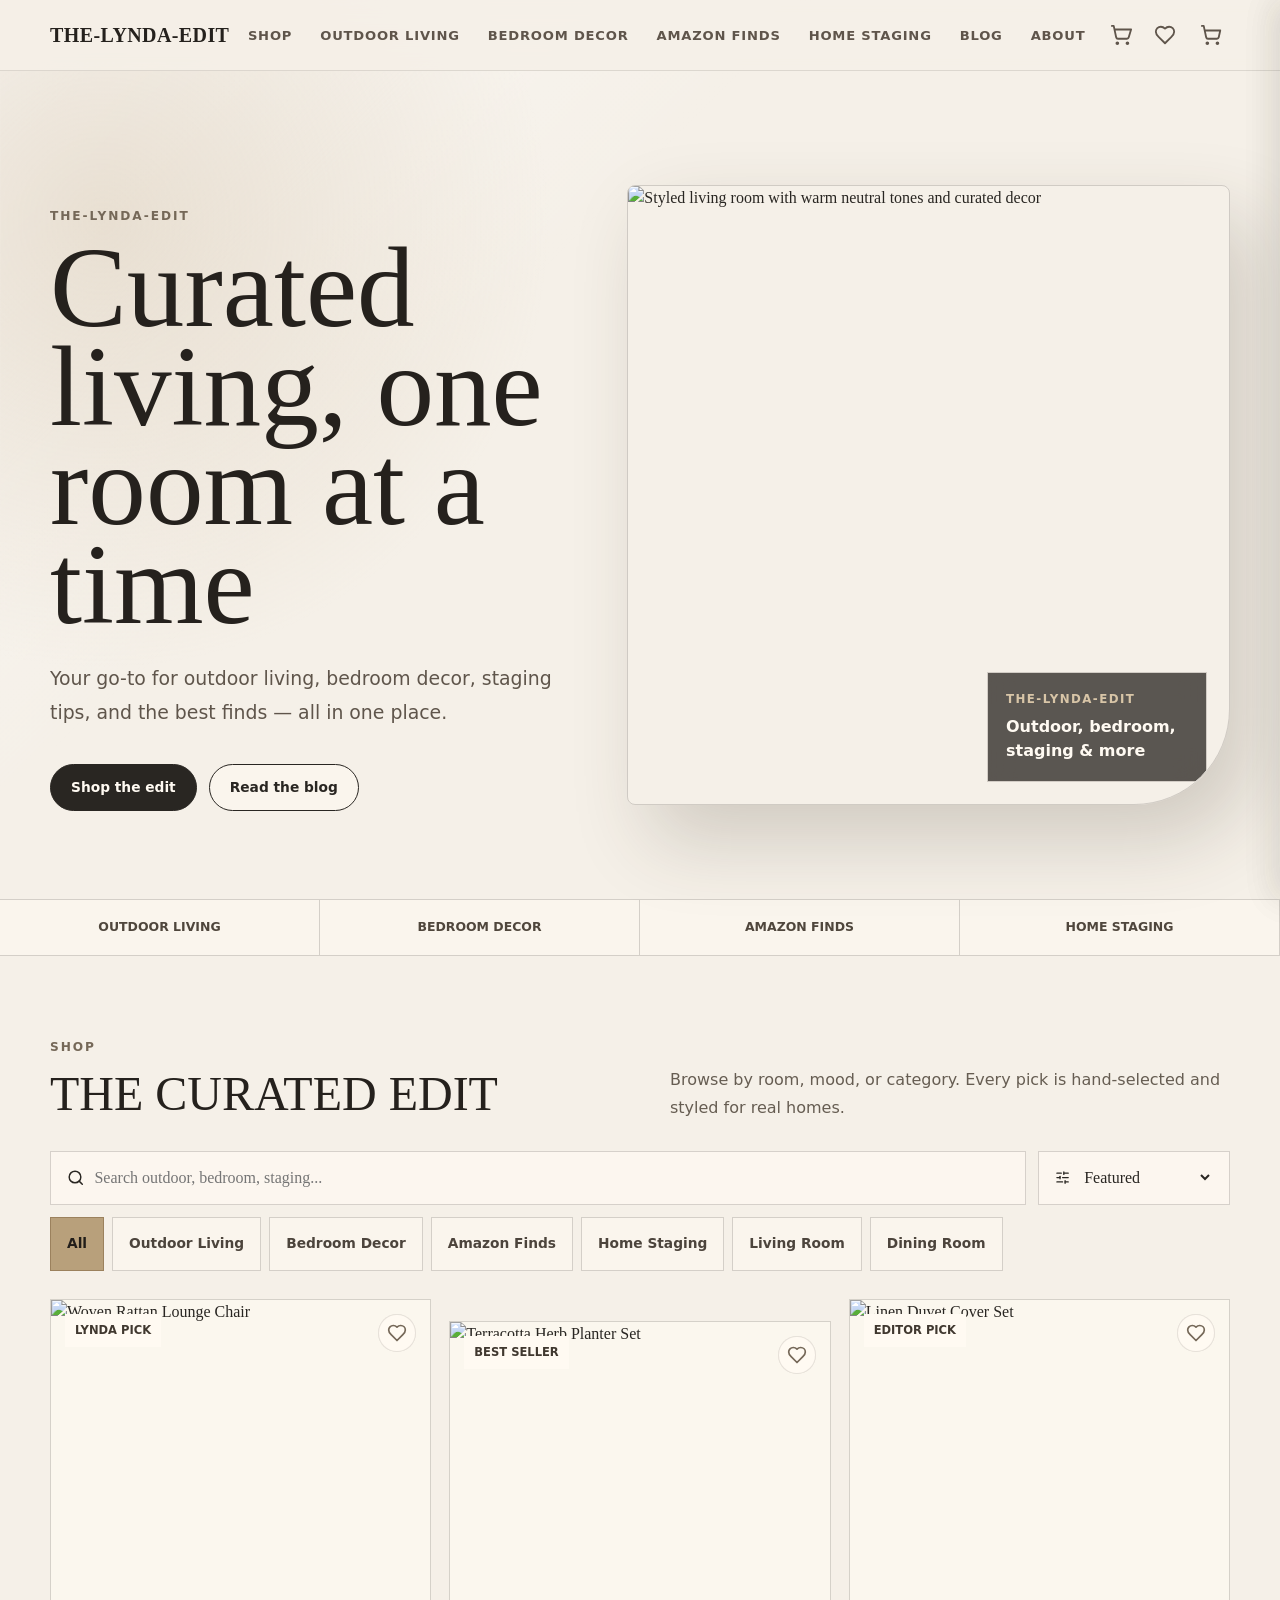
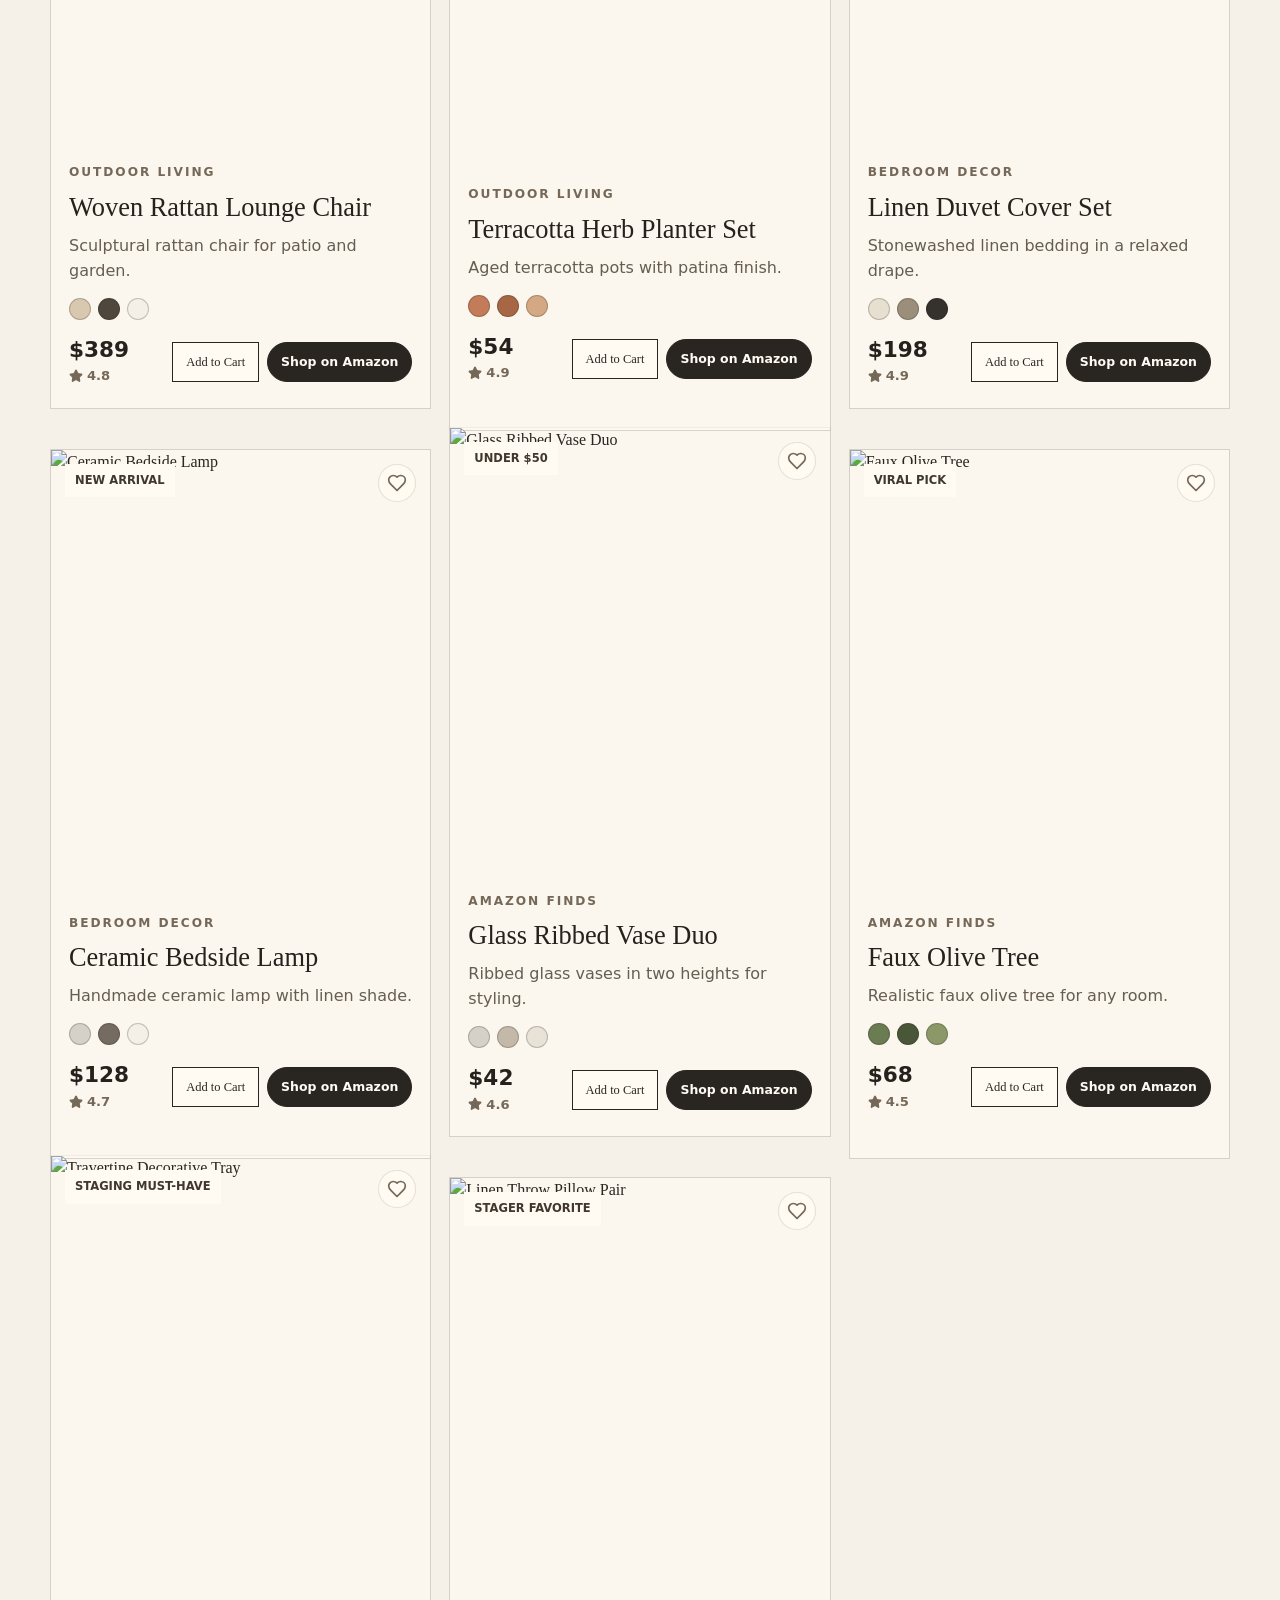
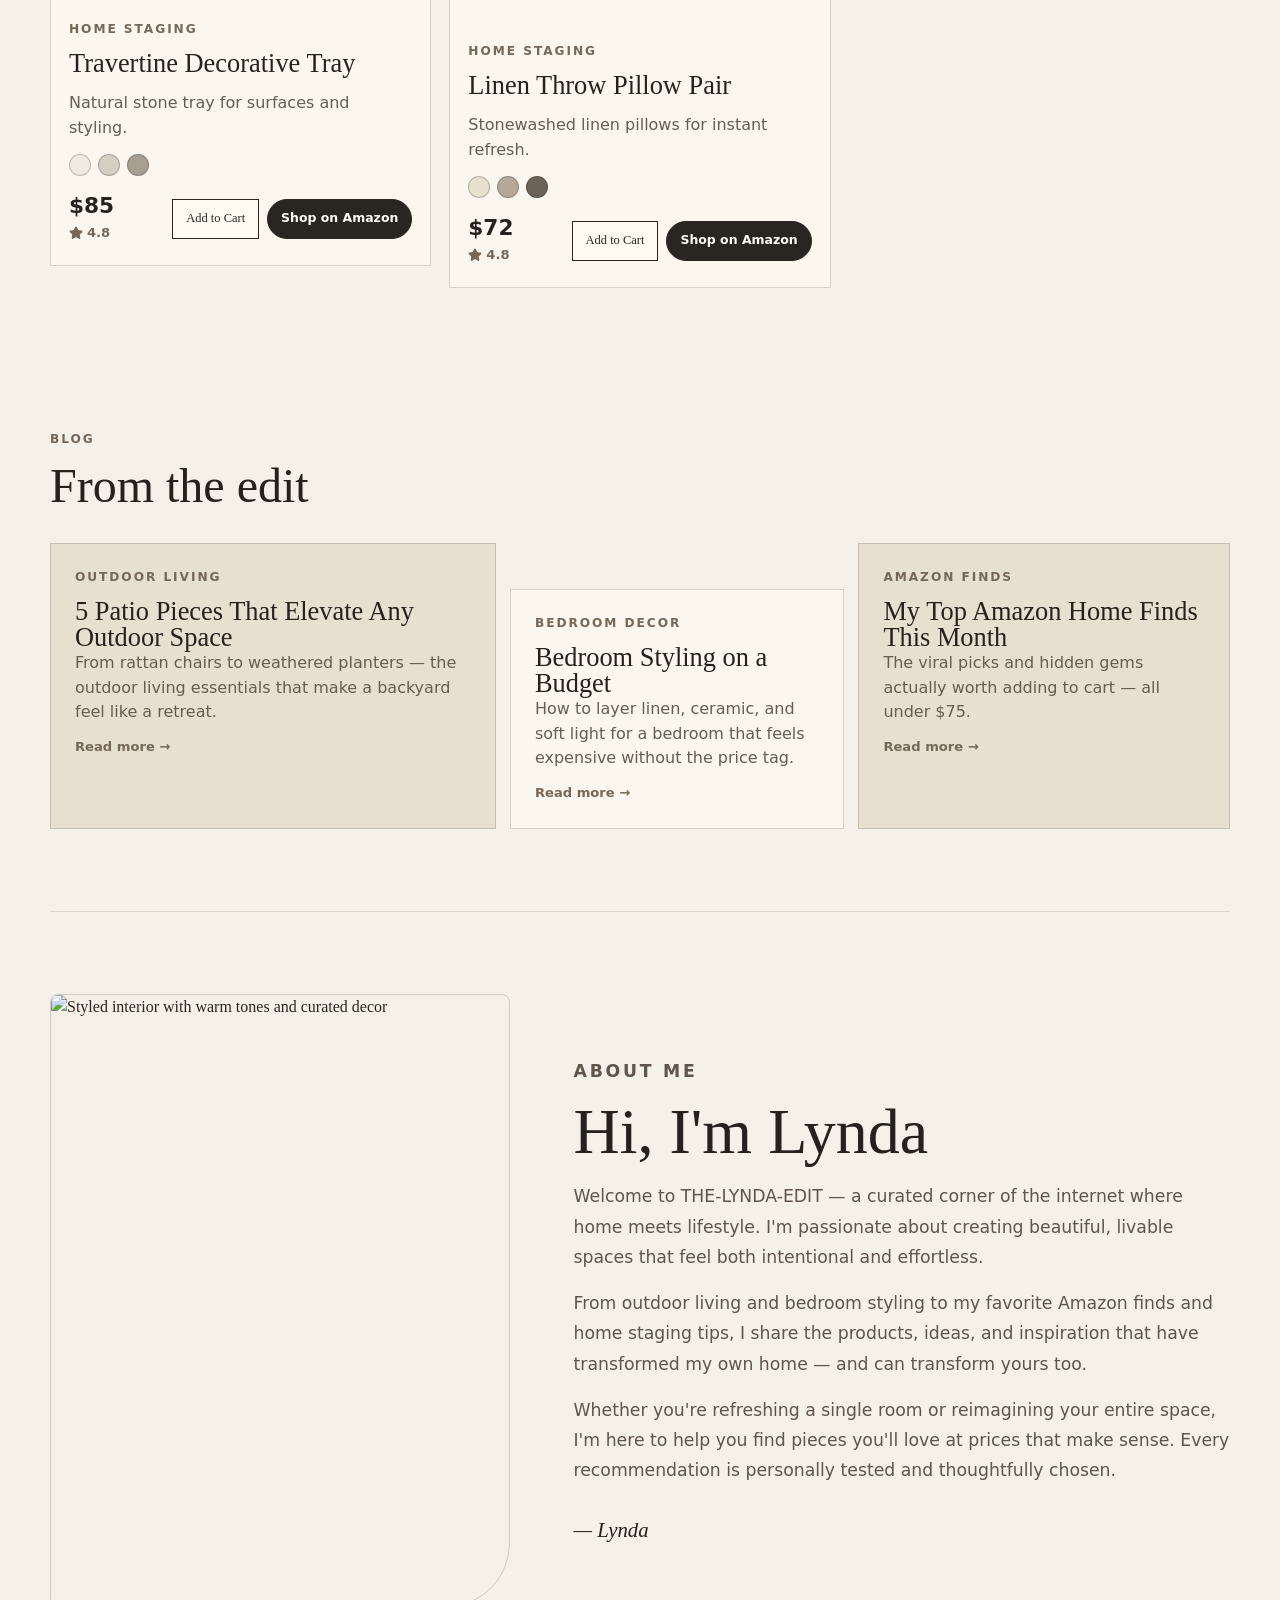
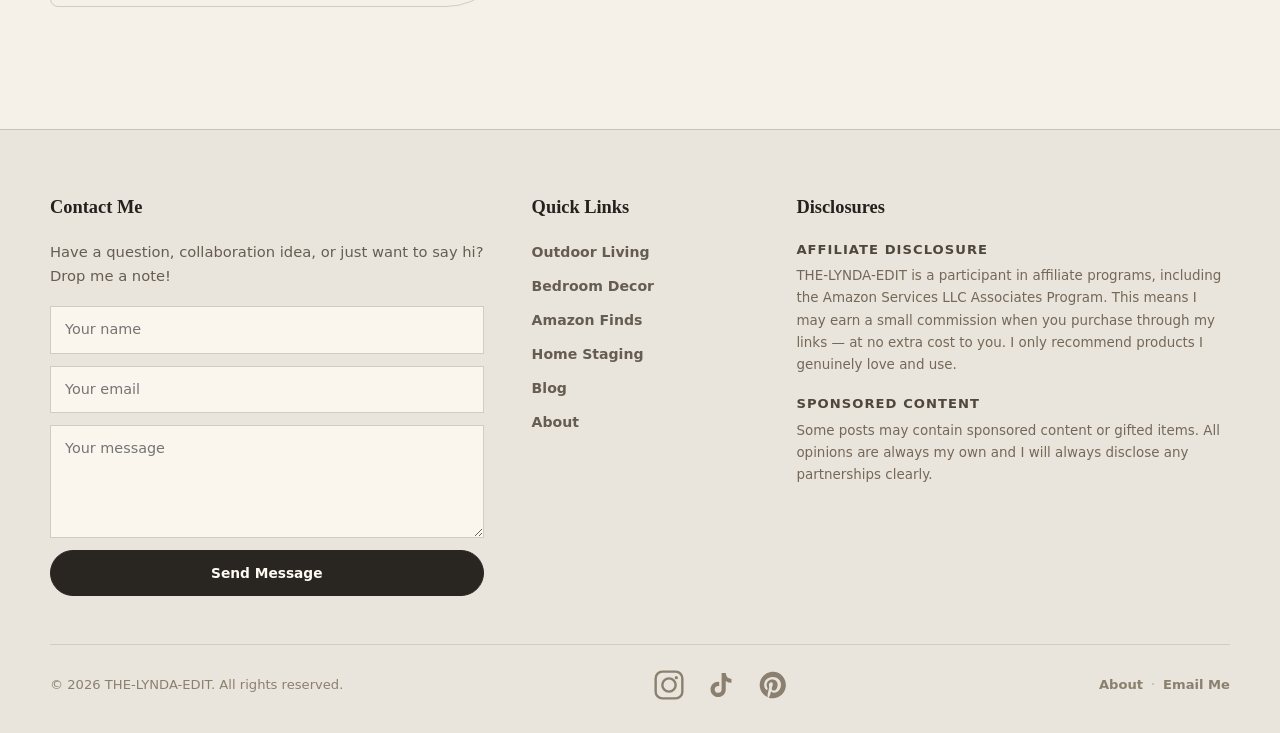
==== index.html @ a32f89bd "Remove duplicate Amazon buttons on product pages (6a036327cf348ede6453f6e9)" ====
<!DOCTYPE html>
<html lang="en">
<head>
  <meta charset="utf-8" />
  <meta name="viewport" content="width=device-width, initial-scale=1" />
  <meta name="p:domain_verify" content="4aaa7862e7f8c698b3f4a7b4d6f11ff3" />
  <title>THE-LYNDA-EDIT | Home &amp; Lifestyle</title>
  <meta name="description" content="THE-LYNDA-EDIT — curated picks for outdoor living, bedroom decor, Amazon finds, and home staging inspiration." />

  <!-- Open Graph -->
  <meta property="og:title" content="THE-LYNDA-EDIT | Home &amp; Lifestyle" />
  <meta property="og:description" content="Curated picks for outdoor living, bedroom decor, Amazon finds, and home staging inspiration." />
  <meta property="og:url" content="https://lyndacohn.com" />
  <meta property="og:type" content="website" />
  <meta property="og:site_name" content="THE-LYNDA-EDIT" />
  <meta property="og:image" content="https://images.unsplash.com/photo-1618220179428-22790b461013?auto=format&fit=crop&w=1200&q=84" />

  <!-- Twitter Card -->
  <meta name="twitter:card" content="summary_large_image" />
  <meta name="twitter:title" content="THE-LYNDA-EDIT | Home &amp; Lifestyle" />
  <meta name="twitter:description" content="Curated picks for outdoor living, bedroom decor, Amazon finds, and home staging inspiration." />
  <meta name="twitter:image" content="https://images.unsplash.com/photo-1618220179428-22790b461013?auto=format&fit=crop&w=1200&q=84" />

  <link rel="canonical" href="https://lyndacohn.com/" />

  <!-- Favicon -->
  <link rel="icon" href="/favicon.svg" type="image/svg+xml" />
  <link rel="apple-touch-icon" href="/apple-touch-icon.png" />
  <!-- Structured Data -->
  <script type="application/ld+json">
  {
    "@context": "https://schema.org",
    "@type": "WebSite",
    "name": "THE-LYNDA-EDIT",
    "description": "Curated picks for outdoor living, bedroom decor, Amazon finds, and home staging inspiration.",
    "url": "https://lyndacohn.com",
    "author": {
      "@type": "Person",
      "name": "Lynda"
    }
  }
  </script>

  <link rel="preload" as="image" href="https://images.unsplash.com/photo-1618220179428-22790b461013?auto=format&fit=crop&w=1300&q=84" />
  <link rel="stylesheet" href="/style.css" />
</head>
<body>

<header class="site-header">
  <nav class="site-nav">
    <a class="site-logo" href="/">THE-LYNDA-EDIT</a>
    <ul class="nav-links">
      <li><a href="#shop">Shop</a></li>
      <li><a href="#outdoor-living">Outdoor Living</a></li>
      <li><a href="#bedroom-decor">Bedroom Decor</a></li>
      <li><a href="#amazon-finds">Amazon Finds</a></li>
      <li><a href="#home-staging">Home Staging</a></li>
      <li><a href="#blog">Blog</a></li>
      <li><a href="#about">About</a></li>
    </ul>
    <div class="nav-actions">
      <button class="cart-toggle" aria-label="Open shopping cart">
        <svg xmlns="http://www.w3.org/2000/svg" width="22" height="22" viewBox="0 0 24 24" fill="none" stroke="currentColor" stroke-width="2" stroke-linecap="round" stroke-linejoin="round"><circle cx="8" cy="21" r="1"/><circle cx="19" cy="21" r="1"/><path d="M2.05 2.05h2l2.66 12.42a2 2 0 0 0 2 1.58h9.78a2 2 0 0 0 1.95-1.57L23 6H6"/></svg>
        <span class="cart-badge" hidden>0</span>
    <button type="button" class="nav-hamburger" id="nav-hamburger" aria-label="Toggle menu" aria-expanded="false">
      <svg xmlns="http://www.w3.org/2000/svg" width="24" height="24" viewBox="0 0 24 24" fill="none" stroke="currentColor" stroke-width="2" stroke-linecap="round" stroke-linejoin="round" class="hamburger-icon"><path d="M4 6h16"/><path d="M4 12h16"/><path d="M4 18h16"/></svg>
      <svg xmlns="http://www.w3.org/2000/svg" width="24" height="24" viewBox="0 0 24 24" fill="none" stroke="currentColor" stroke-width="2" stroke-linecap="round" stroke-linejoin="round" class="close-icon"><path d="M18 6 6 18"/><path d="m6 6 12 12"/></svg>
    </button>
    <div class="nav-actions">
      <button type="button" class="nav-icon-btn" id="wishlist-toggle" aria-label="Saved items">
        <svg xmlns="http://www.w3.org/2000/svg" width="22" height="22" viewBox="0 0 24 24" fill="none" stroke="currentColor" stroke-width="2" stroke-linecap="round" stroke-linejoin="round"><path d="M19 14c1.49-1.46 3-3.21 3-5.5A5.5 5.5 0 0 0 16.5 3c-1.76 0-3 .5-4.5 2-1.5-1.5-2.74-2-4.5-2A5.5 5.5 0 0 0 2 8.5c0 2.3 1.5 4.05 3 5.5l7 7Z"/></svg>
        <span class="icon-badge" id="wishlist-count"></span>
      </button>
      <button type="button" class="nav-icon-btn" id="cart-toggle" aria-label="Cart">
        <svg xmlns="http://www.w3.org/2000/svg" width="22" height="22" viewBox="0 0 24 24" fill="none" stroke="currentColor" stroke-width="2" stroke-linecap="round" stroke-linejoin="round"><circle cx="8" cy="21" r="1"/><circle cx="19" cy="21" r="1"/><path d="M2.05 2.05h2l2.66 12.42a2 2 0 0 0 2 1.58h9.78a2 2 0 0 0 1.95-1.57l1.65-7.43H5.12"/></svg>
        <span class="icon-badge" id="cart-count"></span>
      </button>
    </div>
  </nav>
</header>

<main>

  <!-- Hero -->
  <section class="hero-shell">
    <div class="hero-copy">
      <p class="eyebrow">THE-LYNDA-EDIT</p>
      <h1>Curated living, one room at a time</h1>
      <p>Your go-to for outdoor living, bedroom decor, staging tips, and the best finds — all in one place.</p>
      <div class="hero-actions">
        <a href="#shop" class="button-primary">Shop the edit</a>
        <a href="#blog" class="button-secondary">Read the blog</a>
      </div>
    </div>
    <div class="hero-image-wrap" aria-label="Curated home styling by THE-LYNDA-EDIT">
      <img src="https://images.unsplash.com/photo-1618220179428-22790b461013?auto=format&fit=crop&w=1300&q=84" alt="Styled living room with warm neutral tones and curated decor" />
      <div class="hero-note">
        <span>THE-LYNDA-EDIT</span>
        <strong>Outdoor, bedroom, staging &amp; more</strong>
      </div>
    </div>
  </section>

  <!-- Marquee -->
  <section class="marquee-band" aria-label="Site highlights">
    <span>Outdoor Living</span>
    <span>Bedroom Decor</span>
    <span>Amazon Finds</span>
    <span>Home Staging</span>
  </section>

  <!-- Anchor targets -->
  <section id="outdoor-living"></section>
  <section id="bedroom-decor"></section>
  <section id="amazon-finds"></section>
  <section id="home-staging"></section>

  <!-- Shop -->
  <section id="shop" class="shop-section">
    <div class="section-heading">
      <div>
        <p class="eyebrow">Shop</p>
        <h2>THE CURATED EDIT</h2>
      </div>
      <p>Browse by room, mood, or category. Every pick is hand-selected and styled for real homes.</p>
    </div>

    <div class="shop-controls">
      <label class="search-box">
        <svg xmlns="http://www.w3.org/2000/svg" width="18" height="18" viewBox="0 0 24 24" fill="none" stroke="currentColor" stroke-width="2" stroke-linecap="round" stroke-linejoin="round" aria-hidden="true">
          <path d="m21 21-4.34-4.34"></path>
          <circle cx="11" cy="11" r="8"></circle>
        </svg>
        <span class="sr-only">Search products</span>
        <input placeholder="Search outdoor, bedroom, staging..." />
      </label>
      <label class="sort-box">
        <svg xmlns="http://www.w3.org/2000/svg" width="18" height="18" viewBox="0 0 24 24" fill="none" stroke="currentColor" stroke-width="2" stroke-linecap="round" stroke-linejoin="round" aria-hidden="true">
          <path d="M10 5H3"></path><path d="M12 19H3"></path><path d="M14 3v4"></path><path d="M16 17v4"></path><path d="M21 12h-9"></path><path d="M21 19h-5"></path><path d="M21 5h-7"></path><path d="M8 10v4"></path><path d="M8 12H3"></path>
        </svg>
        <span class="sr-only">Sort products</span>
        <select>
          <option value="featured" selected>Featured</option>
          <option value="price-low">Price low to high</option>
          <option value="price-high">Price high to low</option>
          <option value="rating">Top rated</option>
        </select>
      </label>
      <div class="filter-row" aria-label="Product categories">
        <button type="button" class="chip active">All</button>
        <button type="button" class="chip">Outdoor Living</button>
        <button type="button" class="chip">Bedroom Decor</button>
        <button type="button" class="chip">Amazon Finds</button>
        <button type="button" class="chip">Home Staging</button>
        <button type="button" class="chip">Living Room</button>
        <button type="button" class="chip">Dining Room</button>
      </div>
    </div>

    <div class="product-grid">
      <!-- Product 1 -->
      <article class="product-card" data-product-id="1">
        <div class="product-media">
          <img src="https://images.unsplash.com/photo-1600210492493-0946911f159a?auto=format&fit=crop&w=1100&q=82" alt="Woven Rattan Lounge Chair" />
          <span>Lynda pick</span>
          <button class="fav-btn" aria-label="Add to favorites"><svg xmlns="http://www.w3.org/2000/svg" width="20" height="20" viewBox="0 0 24 24" fill="none" stroke="currentColor" stroke-width="2" stroke-linecap="round" stroke-linejoin="round"><path d="M19 14c1.49-1.46 3-3.21 3-5.5A5.5 5.5 0 0 0 16.5 3c-1.76 0-3 .5-4.5 2-1.5-1.5-2.74-2-4.5-2A5.5 5.5 0 0 0 2 8.5c0 2.3 1.5 4.05 3 5.5l7 7Z"/></svg></button>
          <button type="button" class="wishlist-btn" aria-label="Save to wishlist"><svg xmlns="http://www.w3.org/2000/svg" width="20" height="20" viewBox="0 0 24 24" fill="none" stroke="currentColor" stroke-width="2" stroke-linecap="round" stroke-linejoin="round"><path d="M19 14c1.49-1.46 3-3.21 3-5.5A5.5 5.5 0 0 0 16.5 3c-1.76 0-3 .5-4.5 2-1.5-1.5-2.74-2-4.5-2A5.5 5.5 0 0 0 2 8.5c0 2.3 1.5 4.05 3 5.5l7 7Z"/></svg></button>
        </div>
        <div class="product-card-body">
          <div>
            <p class="product-category">Outdoor Living</p>
            <h3>Woven Rattan Lounge Chair</h3>
          </div>
          <p>Sculptural rattan chair for patio and garden.</p>
          <div class="swatches" aria-label="Woven Rattan Lounge Chair colors">
            <span style="background-color:#d8c8af"></span>
            <span style="background-color:#4f463c"></span>
            <span style="background-color:#f4efe7"></span>
          </div>
          <div class="product-card-footer">
            <div>
              <strong>$389</strong>
              <span>
                <svg xmlns="http://www.w3.org/2000/svg" width="14" height="14" viewBox="0 0 24 24" fill="currentColor" stroke="currentColor" stroke-width="2" stroke-linecap="round" stroke-linejoin="round" aria-hidden="true"><path d="M11.525 2.295a.53.53 0 0 1 .95 0l2.31 4.679a2.123 2.123 0 0 0 1.595 1.16l5.166.756a.53.53 0 0 1 .294.904l-3.736 3.638a2.123 2.123 0 0 0-.611 1.878l.882 5.14a.53.53 0 0 1-.771.56l-4.618-2.428a2.122 2.122 0 0 0-1.973 0L6.396 21.01a.53.53 0 0 1-.77-.56l.881-5.139a2.122 2.122 0 0 0-.611-1.879L2.16 9.795a.53.53 0 0 1 .294-.906l5.165-.755a2.122 2.122 0 0 0 1.597-1.16z"></path></svg>
                4.8
              </span>
            </div>
            <div class="card-actions">
              <button type="button" class="cart-btn compact-buy" aria-label="Add to cart">Add to Cart</button>
              <a href="https://www.amazon.com/s?k=woven+rattan+lounge+chair+outdoor+patio" class="buy-button compact-buy" target="_blank" rel="noopener noreferrer nofollow sponsored">Shop on Amazon</a>
            </div>
          </div>
        </div>
      </article>

      <!-- Product 2 -->
      <article class="product-card" data-product-id="2">
        <div class="product-media">
          <img src="https://images.unsplash.com/photo-1416879595882-3373a0480b5b?auto=format&fit=crop&w=1100&q=82" alt="Terracotta Herb Planter Set" />
          <span>Best seller</span>
          <button class="fav-btn" aria-label="Add to favorites"><svg xmlns="http://www.w3.org/2000/svg" width="20" height="20" viewBox="0 0 24 24" fill="none" stroke="currentColor" stroke-width="2" stroke-linecap="round" stroke-linejoin="round"><path d="M19 14c1.49-1.46 3-3.21 3-5.5A5.5 5.5 0 0 0 16.5 3c-1.76 0-3 .5-4.5 2-1.5-1.5-2.74-2-4.5-2A5.5 5.5 0 0 0 2 8.5c0 2.3 1.5 4.05 3 5.5l7 7Z"/></svg></button>
          <button type="button" class="wishlist-btn" aria-label="Save to wishlist"><svg xmlns="http://www.w3.org/2000/svg" width="20" height="20" viewBox="0 0 24 24" fill="none" stroke="currentColor" stroke-width="2" stroke-linecap="round" stroke-linejoin="round"><path d="M19 14c1.49-1.46 3-3.21 3-5.5A5.5 5.5 0 0 0 16.5 3c-1.76 0-3 .5-4.5 2-1.5-1.5-2.74-2-4.5-2A5.5 5.5 0 0 0 2 8.5c0 2.3 1.5 4.05 3 5.5l7 7Z"/></svg></button>
        </div>
        <div class="product-card-body">
          <div>
            <p class="product-category">Outdoor Living</p>
            <h3>Terracotta Herb Planter Set</h3>
          </div>
          <p>Aged terracotta pots with patina finish.</p>
          <div class="swatches" aria-label="Terracotta Herb Planter Set colors">
            <span style="background-color:#c47b5a"></span>
            <span style="background-color:#a86744"></span>
            <span style="background-color:#d4a882"></span>
          </div>
          <div class="product-card-footer">
            <div>
              <strong>$54</strong>
              <span>
                <svg xmlns="http://www.w3.org/2000/svg" width="14" height="14" viewBox="0 0 24 24" fill="currentColor" stroke="currentColor" stroke-width="2" stroke-linecap="round" stroke-linejoin="round" aria-hidden="true"><path d="M11.525 2.295a.53.53 0 0 1 .95 0l2.31 4.679a2.123 2.123 0 0 0 1.595 1.16l5.166.756a.53.53 0 0 1 .294.904l-3.736 3.638a2.123 2.123 0 0 0-.611 1.878l.882 5.14a.53.53 0 0 1-.771.56l-4.618-2.428a2.122 2.122 0 0 0-1.973 0L6.396 21.01a.53.53 0 0 1-.77-.56l.881-5.139a2.122 2.122 0 0 0-.611-1.879L2.16 9.795a.53.53 0 0 1 .294-.906l5.165-.755a2.122 2.122 0 0 0 1.597-1.16z"></path></svg>
                4.9
              </span>
            </div>
            <div class="card-actions">
              <button type="button" class="cart-btn compact-buy" aria-label="Add to cart">Add to Cart</button>
              <a href="https://www.amazon.com/s?k=terracotta+herb+planter+set" class="buy-button compact-buy" target="_blank" rel="noopener noreferrer nofollow sponsored">Shop on Amazon</a>
            </div>
          </div>
        </div>
      </article>

      <!-- Product 3 -->
      <article class="product-card" data-product-id="3">
        <div class="product-media">
          <img src="https://images.unsplash.com/photo-1522771739844-6a9f6d6c4e4a?auto=format&fit=crop&w=1100&q=82" alt="Linen Duvet Cover Set" />
          <span>Editor pick</span>
          <button class="fav-btn" aria-label="Add to favorites"><svg xmlns="http://www.w3.org/2000/svg" width="20" height="20" viewBox="0 0 24 24" fill="none" stroke="currentColor" stroke-width="2" stroke-linecap="round" stroke-linejoin="round"><path d="M19 14c1.49-1.46 3-3.21 3-5.5A5.5 5.5 0 0 0 16.5 3c-1.76 0-3 .5-4.5 2-1.5-1.5-2.74-2-4.5-2A5.5 5.5 0 0 0 2 8.5c0 2.3 1.5 4.05 3 5.5l7 7Z"/></svg></button>
          <button type="button" class="wishlist-btn" aria-label="Save to wishlist"><svg xmlns="http://www.w3.org/2000/svg" width="20" height="20" viewBox="0 0 24 24" fill="none" stroke="currentColor" stroke-width="2" stroke-linecap="round" stroke-linejoin="round"><path d="M19 14c1.49-1.46 3-3.21 3-5.5A5.5 5.5 0 0 0 16.5 3c-1.76 0-3 .5-4.5 2-1.5-1.5-2.74-2-4.5-2A5.5 5.5 0 0 0 2 8.5c0 2.3 1.5 4.05 3 5.5l7 7Z"/></svg></button>
        </div>
        <div class="product-card-body">
          <div>
            <p class="product-category">Bedroom Decor</p>
            <h3>Linen Duvet Cover Set</h3>
          </div>
          <p>Stonewashed linen bedding in a relaxed drape.</p>
          <div class="swatches" aria-label="Linen Duvet Cover Set colors">
            <span style="background-color:#e7dfd0"></span>
            <span style="background-color:#9b8f7c"></span>
            <span style="background-color:#35312d"></span>
          </div>
          <div class="product-card-footer">
            <div>
              <strong>$198</strong>
              <span>
                <svg xmlns="http://www.w3.org/2000/svg" width="14" height="14" viewBox="0 0 24 24" fill="currentColor" stroke="currentColor" stroke-width="2" stroke-linecap="round" stroke-linejoin="round" aria-hidden="true"><path d="M11.525 2.295a.53.53 0 0 1 .95 0l2.31 4.679a2.123 2.123 0 0 0 1.595 1.16l5.166.756a.53.53 0 0 1 .294.904l-3.736 3.638a2.123 2.123 0 0 0-.611 1.878l.882 5.14a.53.53 0 0 1-.771.56l-4.618-2.428a2.122 2.122 0 0 0-1.973 0L6.396 21.01a.53.53 0 0 1-.77-.56l.881-5.139a2.122 2.122 0 0 0-.611-1.879L2.16 9.795a.53.53 0 0 1 .294-.906l5.165-.755a2.122 2.122 0 0 0 1.597-1.16z"></path></svg>
                4.9
              </span>
            </div>
            <div class="card-actions">
              <button type="button" class="cart-btn compact-buy" aria-label="Add to cart">Add to Cart</button>
              <a href="https://www.amazon.com/s?k=linen+duvet+cover+set+stonewashed" class="buy-button compact-buy" target="_blank" rel="noopener noreferrer nofollow sponsored">Shop on Amazon</a>
            </div>
          </div>
        </div>
      </article>

      <!-- Product 4 -->
      <article class="product-card" data-product-id="4">
        <div class="product-media">
          <img src="https://images.unsplash.com/photo-1507473885765-e6ed057f782c?auto=format&fit=crop&w=1100&q=82" alt="Ceramic Bedside Lamp" />
          <span>New arrival</span>
          <button class="fav-btn" aria-label="Add to favorites"><svg xmlns="http://www.w3.org/2000/svg" width="20" height="20" viewBox="0 0 24 24" fill="none" stroke="currentColor" stroke-width="2" stroke-linecap="round" stroke-linejoin="round"><path d="M19 14c1.49-1.46 3-3.21 3-5.5A5.5 5.5 0 0 0 16.5 3c-1.76 0-3 .5-4.5 2-1.5-1.5-2.74-2-4.5-2A5.5 5.5 0 0 0 2 8.5c0 2.3 1.5 4.05 3 5.5l7 7Z"/></svg></button>
          <button type="button" class="wishlist-btn" aria-label="Save to wishlist"><svg xmlns="http://www.w3.org/2000/svg" width="20" height="20" viewBox="0 0 24 24" fill="none" stroke="currentColor" stroke-width="2" stroke-linecap="round" stroke-linejoin="round"><path d="M19 14c1.49-1.46 3-3.21 3-5.5A5.5 5.5 0 0 0 16.5 3c-1.76 0-3 .5-4.5 2-1.5-1.5-2.74-2-4.5-2A5.5 5.5 0 0 0 2 8.5c0 2.3 1.5 4.05 3 5.5l7 7Z"/></svg></button>
        </div>
        <div class="product-card-body">
          <div>
            <p class="product-category">Bedroom Decor</p>
            <h3>Ceramic Bedside Lamp</h3>
          </div>
          <p>Handmade ceramic lamp with linen shade.</p>
          <div class="swatches" aria-label="Ceramic Bedside Lamp colors">
            <span style="background-color:#d6d1c8"></span>
            <span style="background-color:#756b60"></span>
            <span style="background-color:#f4efe7"></span>
          </div>
          <div class="product-card-footer">
            <div>
              <strong>$128</strong>
              <span>
                <svg xmlns="http://www.w3.org/2000/svg" width="14" height="14" viewBox="0 0 24 24" fill="currentColor" stroke="currentColor" stroke-width="2" stroke-linecap="round" stroke-linejoin="round" aria-hidden="true"><path d="M11.525 2.295a.53.53 0 0 1 .95 0l2.31 4.679a2.123 2.123 0 0 0 1.595 1.16l5.166.756a.53.53 0 0 1 .294.904l-3.736 3.638a2.123 2.123 0 0 0-.611 1.878l.882 5.14a.53.53 0 0 1-.771.56l-4.618-2.428a2.122 2.122 0 0 0-1.973 0L6.396 21.01a.53.53 0 0 1-.77-.56l.881-5.139a2.122 2.122 0 0 0-.611-1.879L2.16 9.795a.53.53 0 0 1 .294-.906l5.165-.755a2.122 2.122 0 0 0 1.597-1.16z"></path></svg>
                4.7
              </span>
            </div>
            <div class="card-actions">
              <button type="button" class="cart-btn compact-buy" aria-label="Add to cart">Add to Cart</button>
              <a href="https://www.amazon.com/s?k=ceramic+bedside+lamp+linen+shade" class="buy-button compact-buy" target="_blank" rel="noopener noreferrer nofollow sponsored">Shop on Amazon</a>
            </div>
          </div>
        </div>
      </article>

      <!-- Product 5 -->
      <article class="product-card" data-product-id="5">
        <div class="product-media">
          <img src="https://images.unsplash.com/photo-1602874801007-bd2fb6f74fbb?auto=format&fit=crop&w=1100&q=82" alt="Glass Ribbed Vase Duo" />
          <span>Under $50</span>
          <button class="fav-btn" aria-label="Add to favorites"><svg xmlns="http://www.w3.org/2000/svg" width="20" height="20" viewBox="0 0 24 24" fill="none" stroke="currentColor" stroke-width="2" stroke-linecap="round" stroke-linejoin="round"><path d="M19 14c1.49-1.46 3-3.21 3-5.5A5.5 5.5 0 0 0 16.5 3c-1.76 0-3 .5-4.5 2-1.5-1.5-2.74-2-4.5-2A5.5 5.5 0 0 0 2 8.5c0 2.3 1.5 4.05 3 5.5l7 7Z"/></svg></button>
          <button type="button" class="wishlist-btn" aria-label="Save to wishlist"><svg xmlns="http://www.w3.org/2000/svg" width="20" height="20" viewBox="0 0 24 24" fill="none" stroke="currentColor" stroke-width="2" stroke-linecap="round" stroke-linejoin="round"><path d="M19 14c1.49-1.46 3-3.21 3-5.5A5.5 5.5 0 0 0 16.5 3c-1.76 0-3 .5-4.5 2-1.5-1.5-2.74-2-4.5-2A5.5 5.5 0 0 0 2 8.5c0 2.3 1.5 4.05 3 5.5l7 7Z"/></svg></button>
        </div>
        <div class="product-card-body">
          <div>
            <p class="product-category">Amazon Finds</p>
            <h3>Glass Ribbed Vase Duo</h3>
          </div>
          <p>Ribbed glass vases in two heights for styling.</p>
          <div class="swatches" aria-label="Glass Ribbed Vase Duo colors">
            <span style="background-color:#d6d1c8"></span>
            <span style="background-color:#c4b9a8"></span>
            <span style="background-color:#e8e2d7"></span>
          </div>
          <div class="product-card-footer">
            <div>
              <strong>$42</strong>
              <span>
                <svg xmlns="http://www.w3.org/2000/svg" width="14" height="14" viewBox="0 0 24 24" fill="currentColor" stroke="currentColor" stroke-width="2" stroke-linecap="round" stroke-linejoin="round" aria-hidden="true"><path d="M11.525 2.295a.53.53 0 0 1 .95 0l2.31 4.679a2.123 2.123 0 0 0 1.595 1.16l5.166.756a.53.53 0 0 1 .294.904l-3.736 3.638a2.123 2.123 0 0 0-.611 1.878l.882 5.14a.53.53 0 0 1-.771.56l-4.618-2.428a2.122 2.122 0 0 0-1.973 0L6.396 21.01a.53.53 0 0 1-.77-.56l.881-5.139a2.122 2.122 0 0 0-.611-1.879L2.16 9.795a.53.53 0 0 1 .294-.906l5.165-.755a2.122 2.122 0 0 0 1.597-1.16z"></path></svg>
                4.6
              </span>
            </div>
            <div class="card-actions">
              <button type="button" class="cart-btn compact-buy" aria-label="Add to cart">Add to Cart</button>
              <a href="https://www.amazon.com/s?k=glass+ribbed+vase+set" class="buy-button compact-buy" target="_blank" rel="noopener noreferrer nofollow sponsored">Shop on Amazon</a>
            </div>
          </div>
        </div>
      </article>

      <!-- Product 6 -->
      <article class="product-card" data-product-id="6">
        <div class="product-media">
          <img src="https://images.unsplash.com/photo-1545241047-6083a3684587?auto=format&fit=crop&w=1100&q=82" alt="Faux Olive Tree" />
          <span>Viral pick</span>
          <button class="fav-btn" aria-label="Add to favorites"><svg xmlns="http://www.w3.org/2000/svg" width="20" height="20" viewBox="0 0 24 24" fill="none" stroke="currentColor" stroke-width="2" stroke-linecap="round" stroke-linejoin="round"><path d="M19 14c1.49-1.46 3-3.21 3-5.5A5.5 5.5 0 0 0 16.5 3c-1.76 0-3 .5-4.5 2-1.5-1.5-2.74-2-4.5-2A5.5 5.5 0 0 0 2 8.5c0 2.3 1.5 4.05 3 5.5l7 7Z"/></svg></button>
          <button type="button" class="wishlist-btn" aria-label="Save to wishlist"><svg xmlns="http://www.w3.org/2000/svg" width="20" height="20" viewBox="0 0 24 24" fill="none" stroke="currentColor" stroke-width="2" stroke-linecap="round" stroke-linejoin="round"><path d="M19 14c1.49-1.46 3-3.21 3-5.5A5.5 5.5 0 0 0 16.5 3c-1.76 0-3 .5-4.5 2-1.5-1.5-2.74-2-4.5-2A5.5 5.5 0 0 0 2 8.5c0 2.3 1.5 4.05 3 5.5l7 7Z"/></svg></button>
        </div>
        <div class="product-card-body">
          <div>
            <p class="product-category">Amazon Finds</p>
            <h3>Faux Olive Tree</h3>
          </div>
          <p>Realistic faux olive tree for any room.</p>
          <div class="swatches" aria-label="Faux Olive Tree colors">
            <span style="background-color:#6b7c52"></span>
            <span style="background-color:#4a5638"></span>
            <span style="background-color:#8b9969"></span>
          </div>
          <div class="product-card-footer">
            <div>
              <strong>$68</strong>
              <span>
                <svg xmlns="http://www.w3.org/2000/svg" width="14" height="14" viewBox="0 0 24 24" fill="currentColor" stroke="currentColor" stroke-width="2" stroke-linecap="round" stroke-linejoin="round" aria-hidden="true"><path d="M11.525 2.295a.53.53 0 0 1 .95 0l2.31 4.679a2.123 2.123 0 0 0 1.595 1.16l5.166.756a.53.53 0 0 1 .294.904l-3.736 3.638a2.123 2.123 0 0 0-.611 1.878l.882 5.14a.53.53 0 0 1-.771.56l-4.618-2.428a2.122 2.122 0 0 0-1.973 0L6.396 21.01a.53.53 0 0 1-.77-.56l.881-5.139a2.122 2.122 0 0 0-.611-1.879L2.16 9.795a.53.53 0 0 1 .294-.906l5.165-.755a2.122 2.122 0 0 0 1.597-1.16z"></path></svg>
                4.5
              </span>
            </div>
            <div class="card-actions">
              <button type="button" class="cart-btn compact-buy" aria-label="Add to cart">Add to Cart</button>
              <a href="https://www.amazon.com/s?k=faux+olive+tree+realistic+indoor" class="buy-button compact-buy" target="_blank" rel="noopener noreferrer nofollow sponsored">Shop on Amazon</a>
            </div>
          </div>
        </div>
      </article>

      <!-- Product 7 -->
      <article class="product-card" data-product-id="7">
        <div class="product-media">
          <img src="https://images.unsplash.com/photo-1610701596007-11502861dcfa?auto=format&fit=crop&w=1100&q=82" alt="Travertine Decorative Tray" />
          <span>Staging must-have</span>
          <button class="fav-btn" aria-label="Add to favorites"><svg xmlns="http://www.w3.org/2000/svg" width="20" height="20" viewBox="0 0 24 24" fill="none" stroke="currentColor" stroke-width="2" stroke-linecap="round" stroke-linejoin="round"><path d="M19 14c1.49-1.46 3-3.21 3-5.5A5.5 5.5 0 0 0 16.5 3c-1.76 0-3 .5-4.5 2-1.5-1.5-2.74-2-4.5-2A5.5 5.5 0 0 0 2 8.5c0 2.3 1.5 4.05 3 5.5l7 7Z"/></svg></button>
          <button type="button" class="wishlist-btn" aria-label="Save to wishlist"><svg xmlns="http://www.w3.org/2000/svg" width="20" height="20" viewBox="0 0 24 24" fill="none" stroke="currentColor" stroke-width="2" stroke-linecap="round" stroke-linejoin="round"><path d="M19 14c1.49-1.46 3-3.21 3-5.5A5.5 5.5 0 0 0 16.5 3c-1.76 0-3 .5-4.5 2-1.5-1.5-2.74-2-4.5-2A5.5 5.5 0 0 0 2 8.5c0 2.3 1.5 4.05 3 5.5l7 7Z"/></svg></button>
        </div>
        <div class="product-card-body">
          <div>
            <p class="product-category">Home Staging</p>
            <h3>Travertine Decorative Tray</h3>
          </div>
          <p>Natural stone tray for surfaces and styling.</p>
          <div class="swatches" aria-label="Travertine Decorative Tray colors">
            <span style="background-color:#efebe2"></span>
            <span style="background-color:#d4cec3"></span>
            <span style="background-color:#a89f93"></span>
          </div>
          <div class="product-card-footer">
            <div>
              <strong>$85</strong>
              <span>
                <svg xmlns="http://www.w3.org/2000/svg" width="14" height="14" viewBox="0 0 24 24" fill="currentColor" stroke="currentColor" stroke-width="2" stroke-linecap="round" stroke-linejoin="round" aria-hidden="true"><path d="M11.525 2.295a.53.53 0 0 1 .95 0l2.31 4.679a2.123 2.123 0 0 0 1.595 1.16l5.166.756a.53.53 0 0 1 .294.904l-3.736 3.638a2.123 2.123 0 0 0-.611 1.878l.882 5.14a.53.53 0 0 1-.771.56l-4.618-2.428a2.122 2.122 0 0 0-1.973 0L6.396 21.01a.53.53 0 0 1-.77-.56l.881-5.139a2.122 2.122 0 0 0-.611-1.879L2.16 9.795a.53.53 0 0 1 .294-.906l5.165-.755a2.122 2.122 0 0 0 1.597-1.16z"></path></svg>
                4.8
              </span>
            </div>
            <div class="card-actions">
              <button type="button" class="cart-btn compact-buy" aria-label="Add to cart">Add to Cart</button>
              <a href="https://www.amazon.com/s?k=travertine+decorative+tray" class="buy-button compact-buy" target="_blank" rel="noopener noreferrer nofollow sponsored">Shop on Amazon</a>
            </div>
          </div>
        </div>
      </article>

      <!-- Product 8 -->
      <article class="product-card" data-product-id="8">
        <div class="product-media">
          <img src="https://images.unsplash.com/photo-1604014237800-1c9102c219da?auto=format&fit=crop&w=1100&q=82" alt="Linen Throw Pillow Pair" />
          <span>Stager favorite</span>
          <button class="fav-btn" aria-label="Add to favorites"><svg xmlns="http://www.w3.org/2000/svg" width="20" height="20" viewBox="0 0 24 24" fill="none" stroke="currentColor" stroke-width="2" stroke-linecap="round" stroke-linejoin="round"><path d="M19 14c1.49-1.46 3-3.21 3-5.5A5.5 5.5 0 0 0 16.5 3c-1.76 0-3 .5-4.5 2-1.5-1.5-2.74-2-4.5-2A5.5 5.5 0 0 0 2 8.5c0 2.3 1.5 4.05 3 5.5l7 7Z"/></svg></button>
          <button type="button" class="wishlist-btn" aria-label="Save to wishlist"><svg xmlns="http://www.w3.org/2000/svg" width="20" height="20" viewBox="0 0 24 24" fill="none" stroke="currentColor" stroke-width="2" stroke-linecap="round" stroke-linejoin="round"><path d="M19 14c1.49-1.46 3-3.21 3-5.5A5.5 5.5 0 0 0 16.5 3c-1.76 0-3 .5-4.5 2-1.5-1.5-2.74-2-4.5-2A5.5 5.5 0 0 0 2 8.5c0 2.3 1.5 4.05 3 5.5l7 7Z"/></svg></button>
        </div>
        <div class="product-card-body">
          <div>
            <p class="product-category">Home Staging</p>
            <h3>Linen Throw Pillow Pair</h3>
          </div>
          <p>Stonewashed linen pillows for instant refresh.</p>
          <div class="swatches" aria-label="Linen Throw Pillow Pair colors">
            <span style="background-color:#e7dfd0"></span>
            <span style="background-color:#b5a899"></span>
            <span style="background-color:#6b6258"></span>
          </div>
          <div class="product-card-footer">
            <div>
              <strong>$72</strong>
              <span>
                <svg xmlns="http://www.w3.org/2000/svg" width="14" height="14" viewBox="0 0 24 24" fill="currentColor" stroke="currentColor" stroke-width="2" stroke-linecap="round" stroke-linejoin="round" aria-hidden="true"><path d="M11.525 2.295a.53.53 0 0 1 .95 0l2.31 4.679a2.123 2.123 0 0 0 1.595 1.16l5.166.756a.53.53 0 0 1 .294.904l-3.736 3.638a2.123 2.123 0 0 0-.611 1.878l.882 5.14a.53.53 0 0 1-.771.56l-4.618-2.428a2.122 2.122 0 0 0-1.973 0L6.396 21.01a.53.53 0 0 1-.77-.56l.881-5.139a2.122 2.122 0 0 0-.611-1.879L2.16 9.795a.53.53 0 0 1 .294-.906l5.165-.755a2.122 2.122 0 0 0 1.597-1.16z"></path></svg>
                4.8
              </span>
            </div>
            <div class="card-actions">
              <button type="button" class="cart-btn compact-buy" aria-label="Add to cart">Add to Cart</button>
              <a href="https://www.amazon.com/s?k=stonewashed+linen+throw+pillow+pair" class="buy-button compact-buy" target="_blank" rel="noopener noreferrer nofollow sponsored">Shop on Amazon</a>
            </div>
          </div>
        </div>
      </article>
    </div>
  </section>

  <!-- Blog -->
  <section id="blog" class="journal-section">
    <div class="section-heading">
      <div>
        <p class="eyebrow">Blog</p>
        <h2>From the edit</h2>
      </div>
    </div>
    <div class="journal-grid">
      <a href="/blog/patio-pieces" class="journal-card">
        <p class="eyebrow">Outdoor Living</p>
        <h3>5 Patio Pieces That Elevate Any Outdoor Space</h3>
        <p>From rattan chairs to weathered planters — the outdoor living essentials that make a backyard feel like a retreat.</p>
        <span class="read-more">Read more &rarr;</span>
      </a>
      <a href="/blog/bedroom-styling" class="journal-card">
        <p class="eyebrow">Bedroom Decor</p>
        <h3>Bedroom Styling on a Budget</h3>
        <p>How to layer linen, ceramic, and soft light for a bedroom that feels expensive without the price tag.</p>
        <span class="read-more">Read more &rarr;</span>
      </a>
      <a href="/blog/amazon-finds" class="journal-card">
        <p class="eyebrow">Amazon Finds</p>
        <h3>My Top Amazon Home Finds This Month</h3>
        <p>The viral picks and hidden gems actually worth adding to cart — all under $75.</p>
        <span class="read-more">Read more &rarr;</span>
      </a>
    </div>
  </section>

  <!-- About -->
  <section id="about" class="about-section">
    <div class="about-layout">
      <div class="about-image-wrap">
        <img src="https://images.unsplash.com/photo-1616594039964-ae9021a400a0?auto=format&fit=crop&w=800&q=84" alt="Styled interior with warm tones and curated decor" />
      </div>
      <div class="about-content">
        <p class="eyebrow">About Me</p>
        <h2>Hi, I'm Lynda</h2>
        <p>Welcome to THE-LYNDA-EDIT — a curated corner of the internet where home meets lifestyle. I'm passionate about creating beautiful, livable spaces that feel both intentional and effortless.</p>
        <p>From outdoor living and bedroom styling to my favorite Amazon finds and home staging tips, I share the products, ideas, and inspiration that have transformed my own home — and can transform yours too.</p>
        <p>Whether you're refreshing a single room or reimagining your entire space, I'm here to help you find pieces you'll love at prices that make sense. Every recommendation is personally tested and thoughtfully chosen.</p>
        <div class="about-signature">
          <span>— Lynda</span>
        </div>
      </div>
    </div>
  </section>

</main>

<footer class="site-footer">
  <div class="footer-inner">
    <div class="footer-grid">
      <div class="footer-col footer-contact">
        <h3>Contact Me</h3>
        <p>Have a question, collaboration idea, or just want to say hi? Drop me a note!</p>
        <form name="contact" method="POST" data-netlify="true" netlify-honeypot="bot-field" action="/thank-you" class="contact-form">
          <input type="hidden" name="form-name" value="contact" />
          <p style="display:none"><label>Don't fill this out: <input name="bot-field" /></label></p>
          <input type="text" placeholder="Your name" required name="name" />
          <input type="email" placeholder="Your email" required name="email" />
          <textarea name="message" placeholder="Your message" rows="4" required></textarea>
          <button type="submit" class="button-primary">Send Message</button>
        </form>
      </div>
      <div class="footer-col footer-links-col">
        <h3>Quick Links</h3>
        <ul class="footer-links-list">
          <li><a href="#outdoor-living">Outdoor Living</a></li>
          <li><a href="#bedroom-decor">Bedroom Decor</a></li>
          <li><a href="#amazon-finds">Amazon Finds</a></li>
          <li><a href="#home-staging">Home Staging</a></li>
          <li><a href="#blog">Blog</a></li>
          <li><a href="#about">About</a></li>
        </ul>
      </div>
      <div class="footer-col footer-legal-col">
        <h3>Disclosures</h3>
        <div class="footer-disclosure">
          <h4>Affiliate Disclosure</h4>
          <p>THE-LYNDA-EDIT is a participant in affiliate programs, including the Amazon Services LLC Associates Program. This means I may earn a small commission when you purchase through my links — at no extra cost to you. I only recommend products I genuinely love and use.</p>
        </div>
        <div class="footer-disclosure">
          <h4>Sponsored Content</h4>
          <p>Some posts may contain sponsored content or gifted items. All opinions are always my own and I will always disclose any partnerships clearly.</p>
        </div>
      </div>
    </div>
    <div class="footer-bottom">
      <p>&copy; 2026 THE-LYNDA-EDIT. All rights reserved.</p>
      <div class="footer-social">
        <a href="https://www.instagram.com/thelyndaedit" target="_blank" rel="noopener noreferrer" aria-label="Instagram">
          <svg width="32" height="32" viewBox="0 0 24 24" fill="none" stroke="currentColor" stroke-width="1.8" stroke-linecap="round" stroke-linejoin="round"><rect x="2" y="2" width="20" height="20" rx="5"></rect><circle cx="12" cy="12" r="5"></circle><circle cx="17.5" cy="6.5" r="1.2" fill="currentColor" stroke="none"></circle></svg>
        </a>
        <a href="https://www.tiktok.com/@thelyndaedit" target="_blank" rel="noopener noreferrer" aria-label="TikTok">
          <svg width="32" height="32" viewBox="0 0 24 24" fill="currentColor"><path d="M16.6 5.82A4.28 4.28 0 0 1 15.54 3h-3.09v12.4a2.59 2.59 0 0 1-2.59 2.5c-1.42 0-2.6-1.16-2.6-2.6 0-1.72 1.66-3.01 3.37-2.48V9.66c-3.45-.46-6.47 2.22-6.47 5.64 0 3.07 2.52 5.7 5.7 5.7 3.15 0 5.7-2.55 5.7-5.7V9.01a7.35 7.35 0 0 0 4.3 1.38V7.3s-1.88.09-3.86-1.48z"></path></svg>
        </a>
        <a href="https://www.pinterest.com/thelyndaedit" target="_blank" rel="noopener noreferrer" aria-label="Pinterest">
          <svg width="32" height="32" viewBox="0 0 24 24" fill="currentColor"><path d="M12 2C6.48 2 2 6.48 2 12c0 4.12 2.5 7.64 6.06 9.17-.08-.75-.16-1.92.03-2.74.17-.74 1.12-4.74 1.12-4.74s-.29-.57-.29-1.42c0-1.33.77-2.32 1.73-2.32.82 0 1.21.61 1.21 1.34 0 .82-.52 2.05-.79 3.19-.22.95.47 1.72 1.41 1.72 1.69 0 2.99-1.78 2.99-4.37 0-2.28-1.64-3.88-3.98-3.88-2.71 0-4.3 2.03-4.3 4.13 0 .82.31 1.69.71 2.17.08.1.09.18.07.28-.07.3-.24.95-.27 1.08-.04.18-.14.22-.33.13-1.23-.57-2-2.38-2-3.82 0-3.11 2.26-5.96 6.52-5.96 3.42 0 6.08 2.44 6.08 5.7 0 3.4-2.14 6.13-5.12 6.13-1 0-1.94-.52-2.26-1.13l-.62 2.34c-.22.86-.82 1.93-1.22 2.59.92.28 1.9.44 2.92.44 5.52 0 10-4.48 10-10S17.52 2 12 2z"></path></svg>
        </a>
      </div>
      <div class="footer-bottom-links">
        <a href="#about">About</a>
        <span class="footer-sep">&middot;</span>
        <a href="mailto:hello@lyndacohn.com">Email Me</a>
      </div>
    </div>
  </div>
</footer>

<!-- Cart Drawer -->
<div class="cart-overlay" hidden></div>
<aside class="cart-drawer" aria-label="Shopping cart" hidden>
  <div class="cart-drawer-header">
    <h2>Your Cart</h2>
    <button class="cart-close" aria-label="Close cart">
      <svg xmlns="http://www.w3.org/2000/svg" width="22" height="22" viewBox="0 0 24 24" fill="none" stroke="currentColor" stroke-width="2" stroke-linecap="round" stroke-linejoin="round"><path d="M18 6 6 18"/><path d="m6 6 12 12"/></svg>
    </button>
  </div>
  <div class="cart-items"></div>
  <div class="cart-footer" hidden>
    <div class="cart-total">
      <span>Total</span>
      <strong class="cart-total-amount">$0</strong>
    </div>
    <a href="#shop" class="button-primary cart-checkout-btn">Continue Shopping</a>
  </div>
  <div class="cart-empty">
    <svg xmlns="http://www.w3.org/2000/svg" width="48" height="48" viewBox="0 0 24 24" fill="none" stroke="currentColor" stroke-width="1.2" stroke-linecap="round" stroke-linejoin="round"><circle cx="8" cy="21" r="1"/><circle cx="19" cy="21" r="1"/><path d="M2.05 2.05h2l2.66 12.42a2 2 0 0 0 2 1.58h9.78a2 2 0 0 0 1.95-1.57L23 6H6"/></svg>
    <p>Your cart is empty</p>
    <a href="#shop" class="button-secondary cart-shop-link">Start shopping</a>
  </div>
</aside>
<div class="drawer-overlay" id="drawer-overlay"></div>

<aside class="drawer" id="cart-drawer" aria-label="Shopping cart">
  <div class="drawer-header">
    <h3>Your Cart</h3>
    <button type="button" class="drawer-close" id="cart-close" aria-label="Close cart">
      <svg xmlns="http://www.w3.org/2000/svg" width="22" height="22" viewBox="0 0 24 24" fill="none" stroke="currentColor" stroke-width="2" stroke-linecap="round" stroke-linejoin="round"><path d="M18 6 6 18"/><path d="m6 6 12 12"/></svg>
    </button>
  </div>
  <div class="drawer-body" id="cart-items"></div>
  <div class="drawer-empty" id="cart-empty">
    <svg xmlns="http://www.w3.org/2000/svg" width="48" height="48" viewBox="0 0 24 24" fill="none" stroke="#b8a07b" stroke-width="1.5" stroke-linecap="round" stroke-linejoin="round"><circle cx="8" cy="21" r="1"/><circle cx="19" cy="21" r="1"/><path d="M2.05 2.05h2l2.66 12.42a2 2 0 0 0 2 1.58h9.78a2 2 0 0 0 1.95-1.57l1.65-7.43H5.12"/></svg>
    <p>Your cart is empty</p>
    <span>Add items to see them here</span>
  </div>
</aside>

<aside class="drawer" id="wishlist-drawer" aria-label="Saved items">
  <div class="drawer-header">
    <h3>Saved Items</h3>
    <button type="button" class="drawer-close" id="wishlist-close" aria-label="Close saved items">
      <svg xmlns="http://www.w3.org/2000/svg" width="22" height="22" viewBox="0 0 24 24" fill="none" stroke="currentColor" stroke-width="2" stroke-linecap="round" stroke-linejoin="round"><path d="M18 6 6 18"/><path d="m6 6 12 12"/></svg>
    </button>
  </div>
  <div class="drawer-body" id="wishlist-items"></div>
  <div class="drawer-empty" id="wishlist-empty">
    <svg xmlns="http://www.w3.org/2000/svg" width="48" height="48" viewBox="0 0 24 24" fill="none" stroke="#b8a07b" stroke-width="1.5" stroke-linecap="round" stroke-linejoin="round"><path d="M19 14c1.49-1.46 3-3.21 3-5.5A5.5 5.5 0 0 0 16.5 3c-1.76 0-3 .5-4.5 2-1.5-1.5-2.74-2-4.5-2A5.5 5.5 0 0 0 2 8.5c0 2.3 1.5 4.05 3 5.5l7 7Z"/></svg>
    <p>No saved items yet</p>
    <span>Tap the heart on any product to save it</span>
  </div>
</aside>

<script async defer src="https://assets.pinterest.com/js/pinit.js" data-pin-hover="true"></script>

<script>
(function() {
  var cards = Array.prototype.slice.call(document.querySelectorAll('.product-card'));
  var chips = document.querySelectorAll('.chip');
  var searchInput = document.querySelector('.search-box input');
  var sortSelect = document.querySelector('.sort-box select');
  var grid = document.querySelector('.product-grid');

  function getData(card) {
    var name = card.querySelector('h3').textContent;
    var category = card.querySelector('.product-category').textContent;
    var desc = card.querySelector('.product-card-body > p') ? card.querySelector('.product-card-body > p').textContent : '';
    var priceText = card.querySelector('.product-card-footer strong').textContent;
    var price = parseFloat(priceText.replace(/[^0-9.]/g, ''));
    var ratingEl = card.querySelector('.product-card-footer span');
    var rating = ratingEl ? parseFloat(ratingEl.textContent.trim()) : 0;
    return { name: name, category: category, desc: desc, price: price, rating: rating };
  }

  function getActiveCategory() {
    var active = document.querySelector('.chip.active');
    return active ? active.textContent.trim() : 'All';
  }

  function getSearchTerm() {
    return searchInput.value.trim().toLowerCase();
  }

  function filterAndSort() {
    var category = getActiveCategory();
    var term = getSearchTerm();
    var sortVal = sortSelect.value;

    var visible = [];
    cards.forEach(function(card) {
      var d = getData(card);
      var catMatch = category === 'All' || d.category === category;
      var searchMatch = !term || d.name.toLowerCase().indexOf(term) !== -1 || d.category.toLowerCase().indexOf(term) !== -1 || d.desc.toLowerCase().indexOf(term) !== -1;
      if (catMatch && searchMatch) {
        visible.push({ card: card, data: d });
      }
    });

    if (sortVal === 'price-low') {
      visible.sort(function(a, b) { return a.data.price - b.data.price; });
    } else if (sortVal === 'price-high') {
      visible.sort(function(a, b) { return b.data.price - a.data.price; });
    } else if (sortVal === 'rating') {
      visible.sort(function(a, b) { return b.data.rating - a.data.rating; });
    }

    cards.forEach(function(card) { card.style.display = 'none'; });
    visible.forEach(function(item) {
      item.card.style.display = '';
      grid.appendChild(item.card);
    });
  }

  chips.forEach(function(chip) {
    chip.addEventListener('click', function() {
      chips.forEach(function(c) { c.classList.remove('active'); });
      chip.classList.add('active');
      filterAndSort();
    });
  });

  searchInput.addEventListener('input', filterAndSort);
  sortSelect.addEventListener('change', filterAndSort);

  // --- Favorites ---
  var favorites = JSON.parse(localStorage.getItem('lynda-favorites') || '[]');

  function saveFavorites() {
    localStorage.setItem('lynda-favorites', JSON.stringify(favorites));
  }

  function initFavorites() {
    document.querySelectorAll('.fav-btn').forEach(function(btn) {
      var card = btn.closest('.product-card');
      var id = card.getAttribute('data-product-id');
      if (favorites.indexOf(id) !== -1) {
        btn.classList.add('active');
        btn.setAttribute('aria-label', 'Remove from favorites');
      }
      btn.addEventListener('click', function(e) {
        e.preventDefault();
        e.stopPropagation();
        var idx = favorites.indexOf(id);
        if (idx !== -1) {
          favorites.splice(idx, 1);
          btn.classList.remove('active');
          btn.setAttribute('aria-label', 'Add to favorites');
        } else {
          favorites.push(id);
          btn.classList.add('active');
          btn.setAttribute('aria-label', 'Remove from favorites');
        }
        saveFavorites();
      });
    });
  }

  initFavorites();

  // --- Shopping Cart ---
  var cart = JSON.parse(localStorage.getItem('lynda-cart') || '[]');
  var cartDrawer = document.querySelector('.cart-drawer');
  var cartOverlay = document.querySelector('.cart-overlay');
  var cartItemsEl = document.querySelector('.cart-items');
  var cartFooter = document.querySelector('.cart-footer');
  var cartEmpty = document.querySelector('.cart-empty');
  var cartBadge = document.querySelector('.cart-badge');
  var cartTotalAmount = document.querySelector('.cart-total-amount');
  var cartToggle = document.querySelector('.cart-toggle');
  var cartClose = document.querySelector('.cart-close');

  function saveCart() {
    localStorage.setItem('lynda-cart', JSON.stringify(cart));
  }

  function getProductInfo(card) {
    return {
      id: card.getAttribute('data-product-id'),
      name: card.querySelector('h3').textContent,
      category: card.querySelector('.product-category').textContent,
      price: parseFloat(card.querySelector('.product-card-footer strong').textContent.replace(/[^0-9.]/g, '')),
      image: card.querySelector('.product-media img').getAttribute('src')
    };
  }

  function updateCartBadge() {
    var total = cart.reduce(function(s, item) { return s + item.qty; }, 0);
    cartBadge.textContent = total;
    if (total > 0) {
      cartBadge.removeAttribute('hidden');
    } else {
      cartBadge.setAttribute('hidden', '');
    }
  }

  function renderCart() {
    cartItemsEl.innerHTML = '';
    if (cart.length === 0) {
      cartFooter.setAttribute('hidden', '');
      cartEmpty.style.display = '';
      updateCartBadge();
      return;
    }
    cartEmpty.style.display = 'none';
    cartFooter.removeAttribute('hidden');

    var total = 0;
    cart.forEach(function(item, index) {
      total += item.price * item.qty;
      var div = document.createElement('div');
      div.className = 'cart-item';
      div.innerHTML =
        '<img class="cart-item-img" src="' + item.image + '&w=200&q=60" alt="' + item.name + '" />' +
        '<div class="cart-item-info">' +
          '<p class="cart-item-name">' + item.name + '</p>' +
          '<p class="cart-item-category">' + item.category + '</p>' +
          '<p class="cart-item-price">$' + item.price + '</p>' +
          '<div class="cart-item-qty">' +
            '<button data-action="dec" data-index="' + index + '" aria-label="Decrease quantity">&minus;</button>' +
            '<span>' + item.qty + '</span>' +
            '<button data-action="inc" data-index="' + index + '" aria-label="Increase quantity">+</button>' +
          '</div>' +
        '</div>' +
        '<button class="cart-item-remove" data-index="' + index + '" aria-label="Remove item">' +
          '<svg xmlns="http://www.w3.org/2000/svg" width="18" height="18" viewBox="0 0 24 24" fill="none" stroke="currentColor" stroke-width="2" stroke-linecap="round" stroke-linejoin="round"><path d="M3 6h18"/><path d="M19 6v14c0 1-1 2-2 2H7c-1 0-2-1-2-2V6"/><path d="M8 6V4c0-1 1-2 2-2h4c1 0 2 1 2 2v2"/></svg>' +
        '</button>';
      cartItemsEl.appendChild(div);
    });

    cartTotalAmount.textContent = '$' + total.toFixed(0);
    updateCartBadge();
  }

  function openCart() {
    cartDrawer.removeAttribute('hidden');
    cartOverlay.removeAttribute('hidden');
    requestAnimationFrame(function() {
      cartDrawer.classList.add('open');
      cartOverlay.classList.add('visible');
    });
    document.body.style.overflow = 'hidden';
  }

  function closeCart() {
    cartDrawer.classList.remove('open');
    cartOverlay.classList.remove('visible');
    document.body.style.overflow = '';
    setTimeout(function() {
      cartDrawer.setAttribute('hidden', '');
      cartOverlay.setAttribute('hidden', '');
    }, 320);
  }

  cartToggle.addEventListener('click', openCart);
  cartClose.addEventListener('click', closeCart);
  cartOverlay.addEventListener('click', closeCart);

  document.querySelector('.cart-shop-link').addEventListener('click', closeCart);
  document.querySelector('.cart-checkout-btn').addEventListener('click', closeCart);

  cartItemsEl.addEventListener('click', function(e) {
    var btn = e.target.closest('[data-action], .cart-item-remove');
    if (!btn) return;
    var index = parseInt(btn.getAttribute('data-index'), 10);
    var action = btn.getAttribute('data-action');
    if (action === 'inc') {
      cart[index].qty++;
    } else if (action === 'dec') {
      cart[index].qty--;
      if (cart[index].qty < 1) cart.splice(index, 1);
    } else {
      cart.splice(index, 1);
    }
    saveCart();
    renderCart();
  });

  document.querySelectorAll('.buy-button').forEach(function(btn) {
    btn.addEventListener('click', function(e) {
      e.preventDefault();
      var card = btn.closest('.product-card');
      var info = getProductInfo(card);
      var existing = null;
      for (var i = 0; i < cart.length; i++) {
        if (cart[i].id === info.id) { existing = cart[i]; break; }
      }
      if (existing) {
        existing.qty++;
      } else {
        cart.push({ id: info.id, name: info.name, category: info.category, price: info.price, image: info.image, qty: 1 });
      }
      saveCart();
      renderCart();
      openCart();
    });
  });

  renderCart();
  // ---- Cart & Wishlist ----

  var cart = JSON.parse(localStorage.getItem('lynda-cart') || '[]');
  var wishlist = JSON.parse(localStorage.getItem('lynda-wishlist') || '[]');

  var overlay = document.getElementById('drawer-overlay');
  var cartDrawer = document.getElementById('cart-drawer');
  var wishlistDrawer = document.getElementById('wishlist-drawer');
  var cartToggle = document.getElementById('cart-toggle');
  var wishlistToggle = document.getElementById('wishlist-toggle');
  var cartClose = document.getElementById('cart-close');
  var wishlistClose = document.getElementById('wishlist-close');
  var cartCountEl = document.getElementById('cart-count');
  var wishlistCountEl = document.getElementById('wishlist-count');

  function getProductInfo(card) {
    var id = card.getAttribute('data-product-id');
    var name = card.querySelector('h3').textContent;
    var price = card.querySelector('.product-card-footer strong').textContent;
    var img = card.querySelector('.product-media img').getAttribute('src');
    var link = card.querySelector('.buy-button').getAttribute('href');
    return { id: id, name: name, price: price, img: img, link: link };
  }

  function saveCart() { localStorage.setItem('lynda-cart', JSON.stringify(cart)); }
  function saveWishlist() { localStorage.setItem('lynda-wishlist', JSON.stringify(wishlist)); }

  function updateBadges() {
    if (cart.length > 0) {
      cartCountEl.textContent = cart.length;
      cartCountEl.classList.add('has-items');
    } else {
      cartCountEl.classList.remove('has-items');
    }
    if (wishlist.length > 0) {
      wishlistCountEl.textContent = wishlist.length;
      wishlistCountEl.classList.add('has-items');
    } else {
      wishlistCountEl.classList.remove('has-items');
    }
  }

  function updateCardStates() {
    cards.forEach(function(card) {
      var id = card.getAttribute('data-product-id');
      var heartBtn = card.querySelector('.wishlist-btn');
      var cartBtn = card.querySelector('.cart-btn');
      if (wishlist.some(function(w) { return w.id === id; })) {
        heartBtn.classList.add('active');
      } else {
        heartBtn.classList.remove('active');
      }
      if (cart.some(function(c) { return c.id === id; })) {
        cartBtn.classList.add('in-cart');
        cartBtn.textContent = 'In Cart';
      } else {
        cartBtn.classList.remove('in-cart');
        cartBtn.textContent = 'Add to Cart';
      }
    });
  }

  function openDrawer(drawer) {
    overlay.classList.add('open');
    drawer.classList.add('open');
    document.body.style.overflow = 'hidden';
  }

  function closeDrawers() {
    overlay.classList.remove('open');
    cartDrawer.classList.remove('open');
    wishlistDrawer.classList.remove('open');
    document.body.style.overflow = '';
  }

  function buildDrawerItem(item, type) {
    var div = document.createElement('div');
    div.className = 'drawer-item';
    div.innerHTML =
      '<div class="drawer-item-img"><img src="' + item.img + '" alt="' + item.name + '" /></div>' +
      '<div class="drawer-item-info">' +
        '<h4>' + item.name + '</h4>' +
        '<p>' + item.price + '</p>' +
        '<div class="drawer-item-actions">' +
          '<a href="' + item.link + '" target="_blank" rel="noopener noreferrer nofollow sponsored">Shop on Amazon</a>' +
        '</div>' +
      '</div>';
    var removeBtn = document.createElement('button');
    removeBtn.type = 'button';
    removeBtn.className = 'drawer-remove-btn';
    removeBtn.setAttribute('aria-label', 'Remove');
    removeBtn.innerHTML = '<svg xmlns="http://www.w3.org/2000/svg" width="18" height="18" viewBox="0 0 24 24" fill="none" stroke="currentColor" stroke-width="2" stroke-linecap="round" stroke-linejoin="round"><path d="M18 6 6 18"/><path d="m6 6 12 12"/></svg>';
    removeBtn.addEventListener('click', function() {
      if (type === 'cart') {
        cart = cart.filter(function(c) { return c.id !== item.id; });
        saveCart();
        renderCartDrawer();
      } else {
        wishlist = wishlist.filter(function(w) { return w.id !== item.id; });
        saveWishlist();
        renderWishlistDrawer();
      }
      updateBadges();
      updateCardStates();
    });
    div.appendChild(removeBtn);
    return div;
  }

  function renderCartDrawer() {
    var container = document.getElementById('cart-items');
    var empty = document.getElementById('cart-empty');
    container.innerHTML = '';
    if (cart.length === 0) {
      container.style.display = 'none';
      empty.style.display = '';
    } else {
      container.style.display = '';
      empty.style.display = 'none';
      cart.forEach(function(item) {
        container.appendChild(buildDrawerItem(item, 'cart'));
      });
    }
  }

  function renderWishlistDrawer() {
    var container = document.getElementById('wishlist-items');
    var empty = document.getElementById('wishlist-empty');
    container.innerHTML = '';
    if (wishlist.length === 0) {
      container.style.display = 'none';
      empty.style.display = '';
    } else {
      container.style.display = '';
      empty.style.display = 'none';
      wishlist.forEach(function(item) {
        container.appendChild(buildDrawerItem(item, 'wishlist'));
      });
    }
  }

  // Event listeners for wishlist hearts
  cards.forEach(function(card) {
    var heartBtn = card.querySelector('.wishlist-btn');
    heartBtn.addEventListener('click', function(e) {
      e.preventDefault();
      e.stopPropagation();
      var info = getProductInfo(card);
      var idx = -1;
      wishlist.forEach(function(w, i) { if (w.id === info.id) idx = i; });
      if (idx > -1) {
        wishlist.splice(idx, 1);
      } else {
        wishlist.push(info);
      }
      saveWishlist();
      updateBadges();
      updateCardStates();
      renderWishlistDrawer();
    });
  });

  // Event listeners for cart buttons
  cards.forEach(function(card) {
    var cartBtn = card.querySelector('.cart-btn');
    cartBtn.addEventListener('click', function(e) {
      e.preventDefault();
      e.stopPropagation();
      var info = getProductInfo(card);
      var idx = -1;
      cart.forEach(function(c, i) { if (c.id === info.id) idx = i; });
      if (idx > -1) {
        cart.splice(idx, 1);
      } else {
        cart.push(info);
      }
      saveCart();
      updateBadges();
      updateCardStates();
      renderCartDrawer();
    });
  });

  // Drawer open/close
  cartToggle.addEventListener('click', function() { renderCartDrawer(); openDrawer(cartDrawer); });
  wishlistToggle.addEventListener('click', function() { renderWishlistDrawer(); openDrawer(wishlistDrawer); });
  cartClose.addEventListener('click', closeDrawers);
  wishlistClose.addEventListener('click', closeDrawers);
  overlay.addEventListener('click', closeDrawers);
  document.addEventListener('keydown', function(e) { if (e.key === 'Escape') closeDrawers(); });

  // Init
  updateBadges();
  updateCardStates();

  // Mobile hamburger menu
  var hamburger = document.getElementById('nav-hamburger');
  var navLinks = document.querySelector('.nav-links');
  if (hamburger && navLinks) {
    hamburger.addEventListener('click', function() {
      var isOpen = navLinks.classList.toggle('open');
      hamburger.classList.toggle('open', isOpen);
      hamburger.setAttribute('aria-expanded', isOpen ? 'true' : 'false');
    });
    navLinks.querySelectorAll('a').forEach(function(link) {
      link.addEventListener('click', function() {
        navLinks.classList.remove('open');
        hamburger.classList.remove('open');
        hamburger.setAttribute('aria-expanded', 'false');
      });
    });
  }
})();
</script>

</body>
</html>
---- style.css ----
/* THE-LYNDA-EDIT — Main Stylesheet */

/* Reset */
*, *:before, *:after { box-sizing: border-box; margin: 0; padding: 0; border: 0 solid; }
html { -webkit-text-size-adjust: 100%; tab-size: 4; line-height: 1.5; font-family: Iowan Old Style, Palatino Linotype, Palatino, serif; -webkit-tap-highlight-color: transparent; }
h1, h2, h3, h4, h5, h6 { font-size: inherit; font-weight: inherit; }
a { color: inherit; text-decoration: inherit; }
b, strong { font-weight: bolder; }
ol, ul, menu { list-style: none; }
img, svg, video { vertical-align: middle; display: block; max-width: 100%; height: auto; }
button, input, select, textarea { font: inherit; color: inherit; background-color: transparent; border-radius: 0; }
textarea { resize: vertical; }
[hidden] { display: none !important; }

/* Base */
:root {
  color: #292622;
  -webkit-font-smoothing: antialiased;
  text-rendering: optimizelegibility;
  background: #f5f0e8;
  font-family: Iowan Old Style, Palatino Linotype, Palatino, serif;
}
html { scroll-behavior: smooth; }
body {
  background: radial-gradient(circle at 8% 4%, #c6b09152, transparent 28rem),
              linear-gradient(135deg, #ffffff9e, transparent 36rem),
              #f5f0e8;
  min-width: 320px;
  margin: 0;
}
body:before {
  z-index: -1;
  pointer-events: none;
  content: "";
  opacity: .34;
  background-image: linear-gradient(#2926220b 1px, transparent 1px),
                    linear-gradient(90deg, #2926220b 1px, transparent 1px);
  background-size: 42px 42px;
  position: fixed;
  inset: 0;
}
a { color: inherit; text-decoration: none; }
button, input, select { font: inherit; }
img { max-width: 100%; display: block; }

/* Screen-reader only */
.sr-only {
  clip: rect(0, 0, 0, 0);
  white-space: nowrap;
  border: 0;
  width: 1px; height: 1px;
  margin: -1px; padding: 0;
  position: absolute; overflow: hidden;
}

/* Header */
.site-header {
  z-index: 100;
  -webkit-backdrop-filter: blur(12px);
  backdrop-filter: blur(12px);
  background: #f5f0e8e0;
  border-bottom: 1px solid #2926221f;
  position: sticky;
  top: 0;
}
.site-nav {
  justify-content: space-between;
  align-items: center;
  width: min(1180px, 100% - 32px);
  margin: 0 auto;
  padding: 16px 0;
  display: flex;
}
.site-logo {
  letter-spacing: .02em;
  color: #25211d;
  white-space: nowrap;
  font-size: 1.25rem;
  font-weight: 700;
}
.nav-links {
  gap: 28px;
  margin: 0; padding: 0;
  list-style: none;
  display: flex;
}
.nav-links a {
  color: #5f554b;
  letter-spacing: .06em;
  text-transform: uppercase;
  font-family: ui-sans-serif, system-ui, sans-serif;
  font-size: .82rem;
  font-weight: 700;
  transition: color .18s;
}
.nav-links a:hover { color: #25211d; }

/* Hamburger Menu (mobile only) */
.nav-hamburger {
  display: none;
  background: none;
  color: #5f554b;
  cursor: pointer;
  padding: 8px;
  align-items: center;
  justify-content: center;
  transition: color .18s;
}
.nav-hamburger:hover { color: #25211d; }
.nav-hamburger .close-icon { display: none; }
.nav-hamburger.open .hamburger-icon { display: none; }
.nav-hamburger.open .close-icon { display: block; }

/* Hero */
.hero-shell, .shop-section, .journal-section, .detail-page {
  width: min(1180px, 100% - 32px);
  margin: 0 auto;
}
.hero-shell {
  grid-template-columns: minmax(0, .92fr) minmax(320px, 1.08fr);
  align-items: center;
  gap: clamp(28px, 5vw, 76px);
  min-height: 92vh;
  padding: 48px 0 28px;
  display: grid;
}
.hero-copy { padding-top: 28px; }
.eyebrow, .product-category {
  color: #756858;
  letter-spacing: .16em;
  text-transform: uppercase;
  margin: 0 0 12px;
  font-family: ui-sans-serif, system-ui, sans-serif;
  font-size: .76rem;
  font-weight: 800;
}
.hero-copy h1 {
  color: #25211d;
  max-width: 10ch;
  margin: 0;
  font-size: clamp(3.4rem, 9vw, 7.7rem);
  font-weight: 500;
  line-height: .86;
}
.hero-copy > p:not(.eyebrow) {
  color: #5f554b;
  max-width: 36rem;
  margin: 28px 0 0;
  font-family: ui-sans-serif, system-ui, sans-serif;
  font-size: clamp(1rem, 2vw, 1.18rem);
  line-height: 1.8;
}
.hero-actions {
  flex-wrap: wrap;
  gap: 12px;
  margin-top: 34px;
  display: flex;
}

/* Buttons */
.button-primary, .button-secondary, .buy-button {
  border: 1px solid #292622;
  border-radius: 999px;
  justify-content: center;
  align-items: center;
  min-height: 46px;
  padding: 12px 20px;
  font-family: ui-sans-serif, system-ui, sans-serif;
  font-size: .86rem;
  font-weight: 800;
  transition: transform .18s, background .18s, color .18s;
  display: inline-flex;
  cursor: pointer;
}
.button-primary, .buy-button { color: #fffaf2; background: #292622; }
a.buy-button { text-decoration: none; }
.button-secondary { background: #fffaf275; }
.button-primary:hover, .button-secondary:hover, .buy-button:hover:not(:disabled) {
  transform: translateY(-2px);
}

/* Hero Image */
.hero-image-wrap {
  border: 1px solid #2926222e;
  border-radius: 8px 8px 96px;
  min-height: 620px;
  position: relative;
  overflow: hidden;
  box-shadow: 24px 34px 80px #3d302333;
}
.hero-image-wrap img, .product-media img, .gallery img {
  object-fit: cover;
  width: 100%; height: 100%;
}
.hero-note {
  color: #fffaf2;
  -webkit-backdrop-filter: blur(14px);
  backdrop-filter: blur(14px);
  background: #292622c2;
  border: 1px solid #fffaf2b8;
  max-width: 220px;
  padding: 18px;
  position: absolute;
  bottom: 22px; right: 22px;
}
.hero-note span, .hero-note strong {
  font-family: ui-sans-serif, system-ui, sans-serif;
  display: block;
}
.hero-note span {
  color: #d8c5a7;
  letter-spacing: .12em;
  text-transform: uppercase;
  margin-bottom: 6px;
  font-size: .74rem;
  font-weight: 800;
}

/* Marquee Band */
.marquee-band {
  background: #fffaf28a;
  border-block: 1px solid #2926222e;
  grid-template-columns: repeat(4, 1fr);
  display: grid;
}
.marquee-band span {
  color: #4f463c;
  text-align: center;
  text-transform: uppercase;
  border-right: 1px solid #2926222e;
  padding: 18px;
  font-family: ui-sans-serif, system-ui, sans-serif;
  font-size: .78rem;
  font-weight: 800;
}

/* Shop Section */
.shop-section, .journal-section { padding: 82px 0; }
.section-heading {
  justify-content: space-between;
  align-items: end;
  gap: 24px;
  margin-bottom: 30px;
  display: flex;
}
.section-heading h2 {
  color: #25211d;
  white-space: nowrap;
  margin: 0;
  font-size: clamp(1.8rem, 4vw, 3rem);
  font-weight: 500;
  line-height: 1.1;
}
.section-heading > p {
  color: #665d52;
  max-width: 35rem;
  font-family: ui-sans-serif, system-ui, sans-serif;
  line-height: 1.7;
}

/* Shop Controls */
.shop-controls {
  grid-template-columns: 1fr auto;
  gap: 12px;
  margin-bottom: 26px;
  display: grid;
}
.filter-row {
  flex-wrap: wrap;
  grid-column: 1 / -1;
  align-items: center;
  gap: 8px;
  padding-bottom: 2px;
  display: flex;
}
.search-box, .sort-box {
  background: #fffaf2b3;
  border: 1px solid #2926222e;
  align-items: center;
  gap: 10px;
  height: 54px;
  padding: 0 16px;
  display: flex;
}
.sort-box { min-width: 190px; }
.search-box input, .sort-box select {
  color: #292622;
  background: transparent;
  border: 0;
  outline: 0;
  width: 100%;
}
.chip, .variant {
  color: #4c443c;
  white-space: nowrap;
  cursor: pointer;
  background: #fffaf294;
  border: 1px solid #2926222e;
  justify-content: center;
  align-items: center;
  min-height: 54px;
  padding: 0 16px;
  font-family: ui-sans-serif, system-ui, sans-serif;
  font-size: .86rem;
  font-weight: 700;
  display: inline-flex;
}
.chip.active, .variant.selected {
  color: #211d19;
  background: #b8a07b;
  border-color: #9b815d;
}

/* Product Grid */
.product-grid {
  grid-template-columns: repeat(3, minmax(0, 1fr));
  gap: 18px;
  display: grid;
}
.product-card {
  background: #fffaf2a8;
  border: 1px solid #2926222e;
  flex-direction: column;
  min-height: 100%;
  display: flex;
  overflow: hidden;
}
.product-card:nth-child(2n) { transform: translateY(22px); }
.product-media {
  aspect-ratio: 4 / 4.7;
  position: relative;
  overflow: hidden;
}
.product-media img { transition: transform .36s; }
.product-card:hover .product-media img { transform: scale(1.045); }
.product-media span {
  color: #40382f;
  text-transform: uppercase;
  background: #fffaf2;
  padding: 8px 10px;
  font-family: ui-sans-serif, system-ui, sans-serif;
  font-size: .72rem;
  font-weight: 800;
  position: absolute;
  top: 14px; left: 14px;
}
.product-card-body {
  gap: 14px;
  padding: 18px;
  display: grid;
}
.product-card h3, .journal-card h3 {
  color: #25211d;
  margin: 0;
  font-size: 1.65rem;
  font-weight: 500;
  line-height: 1;
}
.product-card p:not(.product-category), .journal-card p:not(.eyebrow) {
  color: #665d52;
  margin: 0;
  font-family: ui-sans-serif, system-ui, sans-serif;
  line-height: 1.55;
}

/* Swatches */
.swatches { gap: 7px; display: flex; }
.swatches span {
  border: 1px solid #2926223d;
  border-radius: 999px;
  width: 22px; height: 22px;
}

/* Product Footer */
.product-card-footer, .price-row, .rating-row { align-items: center; display: flex; }
.product-card-footer { justify-content: space-between; gap: 12px; flex-wrap: wrap; }
.product-card-footer strong, .price-row strong {
  color: #25211d;
  font-family: ui-sans-serif, system-ui, sans-serif;
  font-size: 1.35rem;
  display: block;
}
.product-card-footer span, .rating-row span {
  color: #756858;
  align-items: center;
  gap: 4px;
  font-family: ui-sans-serif, system-ui, sans-serif;
  font-size: .82rem;
  font-weight: 800;
  display: inline-flex;
}
.compact-buy { min-height: 40px; padding: 9px 13px; font-size: .78rem; }

/* Journal / Blog */
.journal-grid {
  grid-template-columns: 1.2fr .9fr 1fr;
  gap: 14px;
  display: grid;
}
.journal-card {
  background: #e2d7c5ad;
  border: 1px solid #2926222e;
  min-height: 240px;
  padding: 24px;
}
.journal-card:nth-child(2) { background: #fffaf2ad; margin-top: 46px; }

/* About */
.about-section {
  border-top: 1px solid #2926221f;
  width: min(1180px, 100% - 32px);
  margin: 0 auto;
  padding: 82px 0;
}
.about-layout {
  grid-template-columns: minmax(280px, .7fr) minmax(0, 1fr);
  align-items: center;
  gap: clamp(28px, 5vw, 64px);
  display: grid;
}
.about-image-wrap {
  aspect-ratio: 3 / 4;
  border: 1px solid #2926222e;
  border-radius: 8px 8px 64px;
  overflow: hidden;
}
.about-image-wrap img { object-fit: cover; width: 100%; height: 100%; }
.about-content h2 {
  color: #25211d;
  margin: 0 0 20px;
  font-size: clamp(2.4rem, 5vw, 4rem);
  font-weight: 500;
  line-height: .92;
}
.about-content > p {
  color: #5f554b;
  margin: 0 0 16px;
  font-family: ui-sans-serif, system-ui, sans-serif;
  font-size: clamp(.95rem, 1.6vw, 1.08rem);
  line-height: 1.75;
}
.about-signature { margin-top: 28px; }
.about-signature span { color: #25211d; font-size: 1.3rem; font-style: italic; font-weight: 500; }

/* Footer */
.site-footer {
  background: #2926220f;
  border-top: 1px solid #2926222e;
  margin-top: 40px;
}
.footer-inner {
  width: min(1180px, 100% - 32px);
  margin: 0 auto;
  padding: 64px 0 32px;
}
.footer-grid {
  grid-template-columns: 1.2fr .6fr 1.2fr;
  gap: 48px;
  display: grid;
}
.footer-col h3 { color: #25211d; margin: 0 0 18px; font-size: 1.15rem; font-weight: 600; }
.footer-col > p {
  color: #665d52;
  margin: 0 0 18px;
  font-family: ui-sans-serif, system-ui, sans-serif;
  font-size: .92rem;
  line-height: 1.65;
}

/* Contact Form */
.contact-form { gap: 12px; display: grid; }
.contact-form input[type=text],
.contact-form input[type=email],
.contact-form textarea {
  color: #292622;
  background: #fffaf2cc;
  border: 1px solid #29262233;
  outline: none;
  width: 100%;
  padding: 12px 14px;
  font-family: ui-sans-serif, system-ui, sans-serif;
  font-size: .9rem;
  transition: border-color .18s;
}
.contact-form input:focus, .contact-form textarea:focus { border-color: #b8a07b; }
.contact-form textarea { resize: vertical; min-height: 100px; }
.contact-form .button-primary { cursor: pointer; width: 100%; }
.contact-form .button-primary:disabled { opacity: .6; cursor: not-allowed; }

/* Footer Links */
.footer-links-list { gap: 10px; margin: 0; padding: 0; list-style: none; display: grid; }
.footer-links-list a {
  color: #665d52;
  font-family: ui-sans-serif, system-ui, sans-serif;
  font-size: .88rem;
  font-weight: 600;
  transition: color .18s;
}
.footer-links-list a:hover { color: #25211d; }

/* Disclosures */
.footer-disclosure { margin-bottom: 18px; }
.footer-disclosure h4 {
  color: #4f463c;
  letter-spacing: .08em;
  text-transform: uppercase;
  margin: 0 0 6px;
  font-family: ui-sans-serif, system-ui, sans-serif;
  font-size: .82rem;
  font-weight: 800;
}
.footer-disclosure p {
  color: #756858;
  margin: 0;
  font-family: ui-sans-serif, system-ui, sans-serif;
  font-size: .84rem;
  line-height: 1.65;
}

/* Footer Bottom */
.footer-bottom {
  border-top: 1px solid #2926221f;
  justify-content: space-between;
  align-items: center;
  margin-top: 48px;
  padding-top: 24px;
  display: flex;
}
.footer-bottom p {
  color: #8b806f;
  margin: 0;
  font-family: ui-sans-serif, system-ui, sans-serif;
  font-size: .82rem;
}
.footer-social { align-items: center; gap: 20px; display: flex; }
.footer-social a { color: #8b806f; align-items: center; transition: color .18s; display: flex; }
.footer-social a:hover { color: #25211d; }
.footer-bottom-links { align-items: center; gap: 8px; display: flex; }
.footer-bottom-links a {
  color: #8b806f;
  font-family: ui-sans-serif, system-ui, sans-serif;
  font-size: .82rem;
  font-weight: 600;
  transition: color .18s;
}
.footer-bottom-links a:hover { color: #25211d; }
.footer-sep { color: #c4b8a6; }

/* Nav Actions (Cart Icon) */
.nav-actions { display: flex; align-items: center; gap: 12px; }
.cart-toggle {
  position: relative;
  cursor: pointer;
  color: #5f554b;
  background: none;
  padding: 6px;
  display: flex;
  align-items: center;
  transition: color .18s;
}
.cart-toggle:hover { color: #25211d; }
.cart-badge {
  position: absolute;
  top: -2px; right: -4px;
  background: #292622;
  color: #fffaf2;
  font-family: ui-sans-serif, system-ui, sans-serif;
  font-size: .65rem;
  font-weight: 800;
  min-width: 18px;
  height: 18px;
  border-radius: 999px;
  display: flex;
  align-items: center;
  justify-content: center;
  padding: 0 4px;
  line-height: 1;
}

/* Favorite Button */
.fav-btn {
  position: absolute;
  top: 14px; right: 14px;
  z-index: 2;
  cursor: pointer;
  background: #fffaf2dd;
  border: 1px solid #2926221a;
  border-radius: 999px;
  width: 38px; height: 38px;
  display: flex;
  align-items: center;
  justify-content: center;
  color: #756858;
  transition: color .18s, background .18s, transform .18s;
}
.fav-btn:hover { background: #fffaf2; color: #c46b5a; transform: scale(1.1); }
.fav-btn.active {
  color: #c46b5a;
  background: #fffaf2;
}
.fav-btn.active svg { fill: #c46b5a; }

/* Cart Overlay */
.cart-overlay {
  position: fixed;
  inset: 0;
  z-index: 200;
  background: #29262266;
  -webkit-backdrop-filter: blur(4px);
  backdrop-filter: blur(4px);
  opacity: 0;
  transition: opacity .28s;
}
.cart-overlay.visible { opacity: 1; }

/* Cart Drawer */
.cart-drawer {
  position: fixed;
  top: 0; right: 0; bottom: 0;
  z-index: 201;
  width: min(420px, 90vw);
  background: #f5f0e8;
  border-left: 1px solid #2926222e;
  box-shadow: -12px 0 40px #3d302322;
  display: flex;
  flex-direction: column;
  transform: translateX(100%);
  transition: transform .32s cubic-bezier(.4,0,.2,1);
}
.cart-drawer.open { transform: translateX(0); }
.cart-drawer-header {
  display: flex;
  align-items: center;
  justify-content: space-between;
  padding: 20px 24px;
  border-bottom: 1px solid #2926221f;
}
.cart-drawer-header h2 {
  color: #25211d;
  font-size: 1.3rem;
  font-weight: 500;
  margin: 0;
}
.cart-close {
  cursor: pointer;
  color: #756858;
  background: none;
  padding: 4px;
  display: flex;
  transition: color .18s;
}
.cart-close:hover { color: #25211d; }

/* Cart Items */
.cart-items {
  flex: 1;
  overflow-y: auto;
  padding: 16px 24px;
}
.cart-item {
  display: grid;
  grid-template-columns: 72px 1fr auto;
  gap: 14px;
  align-items: center;
  padding: 14px 0;
  border-bottom: 1px solid #2926221a;
}
.cart-item-img {
  width: 72px; height: 72px;
  border-radius: 4px;
  object-fit: cover;
  border: 1px solid #2926221a;
}
.cart-item-info { min-width: 0; }
.cart-item-name {
  color: #25211d;
  font-size: .92rem;
  font-weight: 600;
  margin: 0;
  white-space: nowrap;
  overflow: hidden;
  text-overflow: ellipsis;
}
.cart-item-category {
  color: #756858;
  font-family: ui-sans-serif, system-ui, sans-serif;
  font-size: .72rem;
  font-weight: 700;
  letter-spacing: .1em;
  text-transform: uppercase;
  margin: 2px 0 0;
}
.cart-item-price {
  color: #25211d;
  font-family: ui-sans-serif, system-ui, sans-serif;
  font-size: .88rem;
  font-weight: 800;
  margin: 4px 0 0;
}
.cart-item-qty {
  display: flex;
  align-items: center;
  gap: 8px;
  margin-top: 6px;
}
.cart-item-qty button {
  cursor: pointer;
  background: #fffaf2;
  border: 1px solid #2926222e;
  border-radius: 4px;
  width: 26px; height: 26px;
  display: flex;
  align-items: center;
  justify-content: center;
  font-family: ui-sans-serif, system-ui, sans-serif;
  font-size: .82rem;
  font-weight: 800;
  color: #4c443c;
  transition: background .18s;
}
.cart-item-qty button:hover { background: #e8e2d7; }
.cart-item-qty span {
  font-family: ui-sans-serif, system-ui, sans-serif;
  font-size: .86rem;
  font-weight: 700;
  color: #25211d;
  min-width: 18px;
  text-align: center;
}
.cart-item-remove {
  cursor: pointer;
  color: #8b806f;
  background: none;
  padding: 4px;
  display: flex;
  align-items: center;
  justify-content: center;
  transition: color .18s;
}
.cart-item-remove:hover { color: #c46b5a; }

/* Cart Footer */
.cart-footer {
  padding: 20px 24px;
  border-top: 1px solid #2926221f;
}
.cart-total {
  display: flex;
  justify-content: space-between;
  align-items: center;
  margin-bottom: 16px;
}
.cart-total span {
  color: #665d52;
  font-family: ui-sans-serif, system-ui, sans-serif;
  font-size: .95rem;
  font-weight: 700;
}
.cart-total strong {
  color: #25211d;
  font-family: ui-sans-serif, system-ui, sans-serif;
  font-size: 1.3rem;
}
.cart-checkout-btn { width: 100%; text-align: center; }

/* Cart Empty State */
.cart-empty {
  flex: 1;
  display: flex;
  flex-direction: column;
  align-items: center;
  justify-content: center;
  gap: 14px;
  color: #8b806f;
  padding: 40px 24px;
}
.cart-empty p {
  font-family: ui-sans-serif, system-ui, sans-serif;
  font-size: .95rem;
  margin: 0;
}
.cart-shop-link { font-size: .82rem; }

/* Responsive — Tablet */
@media (max-width: 920px) {
  .hero-shell, .detail-layout, .section-heading, .shop-controls, .journal-grid { grid-template-columns: 1fr; }
  .hero-shell { min-height: auto; }
  .hero-image-wrap { min-height: 460px; }
  .marquee-band { grid-template-columns: repeat(2, 1fr); }
  .product-grid { grid-template-columns: repeat(2, minmax(0, 1fr)); }
  .product-card:nth-child(2n), .journal-card:nth-child(2) { margin-top: 0; transform: none; }
  .section-heading { flex-direction: column; align-items: start; }
  .nav-links { gap: 16px; }
  .nav-links a { font-size: .74rem; }
  .about-layout, .footer-grid { grid-template-columns: 1fr; }
  .about-image-wrap { max-width: 400px; }
  .chip { min-height: 44px; padding: 0 12px; font-size: .82rem; }
}

/* Responsive — Mobile */
@media (max-width: 640px) {
  .site-nav { flex-direction: column; gap: 10px; }
  .site-nav { position: relative; }
  .nav-actions { position: absolute; top: 16px; right: 0; }
  .nav-links { flex-wrap: wrap; justify-content: center; gap: 10px 16px; }
  .site-nav { flex-wrap: wrap; position: relative; }
  .nav-hamburger { display: flex; }
  .nav-links {
    display: none;
    flex-basis: 100%;
    flex-direction: column;
    gap: 6px;
    padding: 12px 0 4px;
    border-top: 1px solid #2926221f;
  }
  .nav-links.open { display: flex; }
  .nav-links a { display: block; padding: 8px 0; }
  .nav-actions { margin-left: auto; }
  .hero-shell, .shop-section, .journal-section, .detail-page, .about-section { width: min(100% - 22px, 1180px); }
  .hero-copy h1 { font-size: clamp(3rem, 18vw, 4.5rem); }
  .hero-image-wrap { border-radius: 8px 8px 56px; min-height: 360px; }
  .hero-note { bottom: 14px; left: 14px; right: 14px; }
  .marquee-band { grid-template-columns: 1fr; }
  .marquee-band span { border-bottom: 1px solid #2926222e; border-right: 0; }
  .shop-section, .journal-section { padding: 58px 0; }
  .chip, .variant { min-height: 40px; padding: 0 10px; font-size: .76rem; }
  .filter-row { gap: 6px; }
  .product-grid { grid-template-columns: 1fr; }
  .product-card-footer { flex-direction: column; align-items: stretch; }
  .compact-buy { width: 100%; }
  .gallery-strip { grid-template-columns: 1fr; }
  .footer-inner { width: min(100% - 22px, 1180px); }
  .footer-bottom { text-align: center; flex-direction: column; gap: 12px; }
}

/* Blog Cards — Read More */
a.journal-card { display: block; transition: transform .18s; }
a.journal-card:hover { transform: translateY(-3px); }
.read-more {
  color: #756858;
  font-family: ui-sans-serif, system-ui, sans-serif;
  font-size: .82rem;
  font-weight: 700;
  margin-top: 12px;
  display: inline-block;
  transition: color .18s;
}
a.journal-card:hover .read-more { color: #25211d; }

/* Blog Post Pages */
.blog-post {
  width: min(760px, 100% - 32px);
  margin: 0 auto;
  padding: 48px 0 82px;
}
.blog-post-header {
  margin-bottom: 36px;
}
.blog-post-header h1 {
  color: #25211d;
  font-size: clamp(2rem, 5vw, 3.2rem);
  font-weight: 500;
  line-height: 1.05;
  margin: 0;
}
.blog-meta {
  color: #8b806f;
  font-family: ui-sans-serif, system-ui, sans-serif;
  font-size: .88rem;
  margin-top: 12px;
}
.blog-post-hero {
  aspect-ratio: 16 / 9;
  border: 1px solid #2926222e;
  border-radius: 8px;
  overflow: hidden;
  margin-bottom: 40px;
}
.blog-post-hero img { object-fit: cover; width: 100%; height: 100%; }
.blog-post-body h2 {
  color: #25211d;
  font-size: clamp(1.3rem, 3vw, 1.7rem);
  font-weight: 500;
  margin: 40px 0 16px;
  line-height: 1.15;
}
.blog-post-body p {
  color: #5f554b;
  font-family: ui-sans-serif, system-ui, sans-serif;
  font-size: clamp(.95rem, 1.6vw, 1.06rem);
  line-height: 1.8;
  margin: 0 0 18px;
}
.blog-post-body ul {
  color: #5f554b;
  font-family: ui-sans-serif, system-ui, sans-serif;
  font-size: clamp(.95rem, 1.6vw, 1.06rem);
  line-height: 1.8;
  margin: 0 0 18px;
  padding-left: 24px;
  list-style: disc;
}
.blog-post-body li { margin-bottom: 8px; }
.blog-post-body a { color: #756858; text-decoration: underline; text-underline-offset: 3px; }
.blog-post-body a:hover { color: #25211d; }
.blog-disclosure { font-size: .88rem !important; color: #8b806f !important; }
.blog-post-nav {
  border-top: 1px solid #2926221f;
  margin-top: 48px;
  padding-top: 28px;
  display: flex;
  justify-content: space-between;
  gap: 12px;
  flex-wrap: wrap;
}

/* Thank You Page */
.thank-you-section {
  width: min(760px, 100% - 32px);
  margin: 0 auto;
  padding: 120px 0;
  text-align: center;
}
.thank-you-content h1 {
  color: #25211d;
  font-size: clamp(2.4rem, 5vw, 4rem);
  font-weight: 500;
  line-height: .92;
  margin: 0 0 20px;
}
.thank-you-content > p:not(.eyebrow) {
  color: #5f554b;
  font-family: ui-sans-serif, system-ui, sans-serif;
  font-size: clamp(1rem, 2vw, 1.18rem);
  line-height: 1.8;
  margin: 0 0 32px;
}

/* Nav Actions (Cart & Wishlist icons) */
.nav-actions {
  align-items: center;
  gap: 8px;
  display: flex;
}
.nav-icon-btn {
  color: #5f554b;
  background: none;
  cursor: pointer;
  position: relative;
  padding: 8px;
  display: flex;
  align-items: center;
  justify-content: center;
  transition: color .18s;
}
.nav-icon-btn:hover { color: #25211d; }
.icon-badge {
  background: #b8a07b;
  color: #fffaf2;
  font-family: ui-sans-serif, system-ui, sans-serif;
  font-size: .65rem;
  font-weight: 800;
  min-width: 18px;
  height: 18px;
  line-height: 18px;
  text-align: center;
  border-radius: 999px;
  position: absolute;
  top: 2px;
  right: 0;
  display: none;
}
.icon-badge.has-items { display: block; }

/* Wishlist Heart Button on Product Card */
.wishlist-btn {
  background: #fffaf2e6;
  border: 1px solid #2926221a;
  border-radius: 999px;
  color: #756858;
  cursor: pointer;
  width: 38px;
  height: 38px;
  display: flex;
  align-items: center;
  justify-content: center;
  position: absolute;
  top: 14px;
  right: 14px;
  z-index: 2;
  transition: color .18s, background .18s, transform .18s;
}
.wishlist-btn:hover { color: #c47b5a; transform: scale(1.1); }
.wishlist-btn.active { color: #c47b5a; background: #fffaf2; }
.wishlist-btn.active svg { fill: #c47b5a; }

/* Card Actions (Add to Cart + Shop on Amazon) */
.card-actions {
  display: flex;
  gap: 8px;
  flex-wrap: wrap;
}
.cart-btn {
  background: #fffaf2;
  color: #292622;
  border: 1px solid #292622;
  cursor: pointer;
}
.cart-btn:hover { background: #292622; color: #fffaf2; transform: translateY(-2px); }
.cart-btn.in-cart { background: #b8a07b; color: #fffaf2; border-color: #9b815d; }
.cart-btn.in-cart:hover { background: #a08a68; }

/* Drawer Overlay */
.drawer-overlay {
  position: fixed;
  inset: 0;
  background: #29262266;
  z-index: 200;
  opacity: 0;
  pointer-events: none;
  transition: opacity .28s;
}
.drawer-overlay.open { opacity: 1; pointer-events: auto; }

/* Drawer Panel */
.drawer {
  position: fixed;
  top: 0;
  right: 0;
  bottom: 0;
  width: min(400px, 90vw);
  background: #f5f0e8;
  border-left: 1px solid #2926222e;
  z-index: 210;
  display: flex;
  flex-direction: column;
  transform: translateX(100%);
  transition: transform .32s cubic-bezier(.4, 0, .2, 1);
  box-shadow: -8px 0 32px #29262211;
}
.drawer.open { transform: translateX(0); }
.drawer-header {
  display: flex;
  align-items: center;
  justify-content: space-between;
  padding: 20px 24px;
  border-bottom: 1px solid #2926221f;
}
.drawer-header h3 {
  color: #25211d;
  font-size: 1.15rem;
  font-weight: 600;
  margin: 0;
}
.drawer-close {
  background: none;
  color: #756858;
  cursor: pointer;
  padding: 4px;
  display: flex;
  transition: color .18s;
}
.drawer-close:hover { color: #25211d; }
.drawer-body {
  flex: 1;
  overflow-y: auto;
  padding: 16px 24px;
}
.drawer-empty {
  flex: 1;
  display: flex;
  flex-direction: column;
  align-items: center;
  justify-content: center;
  gap: 12px;
  padding: 48px 24px;
  text-align: center;
}
.drawer-empty p {
  color: #5f554b;
  font-family: ui-sans-serif, system-ui, sans-serif;
  font-size: 1rem;
  font-weight: 600;
  margin: 0;
}
.drawer-empty span {
  color: #8b806f;
  font-family: ui-sans-serif, system-ui, sans-serif;
  font-size: .86rem;
  margin: 0;
}

/* Drawer Item */
.drawer-item {
  display: flex;
  gap: 14px;
  padding: 14px 0;
  border-bottom: 1px solid #2926221a;
  align-items: center;
}
.drawer-item-img {
  width: 72px;
  height: 72px;
  border-radius: 6px;
  overflow: hidden;
  flex-shrink: 0;
  border: 1px solid #2926221a;
}
.drawer-item-img img { object-fit: cover; width: 100%; height: 100%; }
.drawer-item-info { flex: 1; min-width: 0; }
.drawer-item-info h4 {
  color: #25211d;
  font-size: .92rem;
  font-weight: 600;
  margin: 0 0 4px;
  line-height: 1.2;
}
.drawer-item-info p {
  color: #756858;
  font-family: ui-sans-serif, system-ui, sans-serif;
  font-size: .82rem;
  margin: 0 0 8px;
}
.drawer-item-actions { display: flex; gap: 8px; align-items: center; }
.drawer-item-actions a {
  color: #fffaf2;
  background: #292622;
  border-radius: 999px;
  font-family: ui-sans-serif, system-ui, sans-serif;
  font-size: .74rem;
  font-weight: 700;
  padding: 6px 12px;
  text-decoration: none;
  transition: transform .18s;
}
.drawer-item-actions a:hover { transform: translateY(-1px); }
.drawer-remove-btn {
  background: none;
  color: #8b806f;
  cursor: pointer;
  padding: 4px;
  display: flex;
  transition: color .18s;
}
.drawer-remove-btn:hover { color: #c47b5a; }

/* Responsive adjustments for cart/wishlist */
@media (max-width: 920px) {
  .nav-actions { gap: 4px; }
}
@media (max-width: 640px) {
  .card-actions { flex-direction: column; }
  .card-actions .cart-btn,
  .card-actions .buy-button { width: 100%; }
}
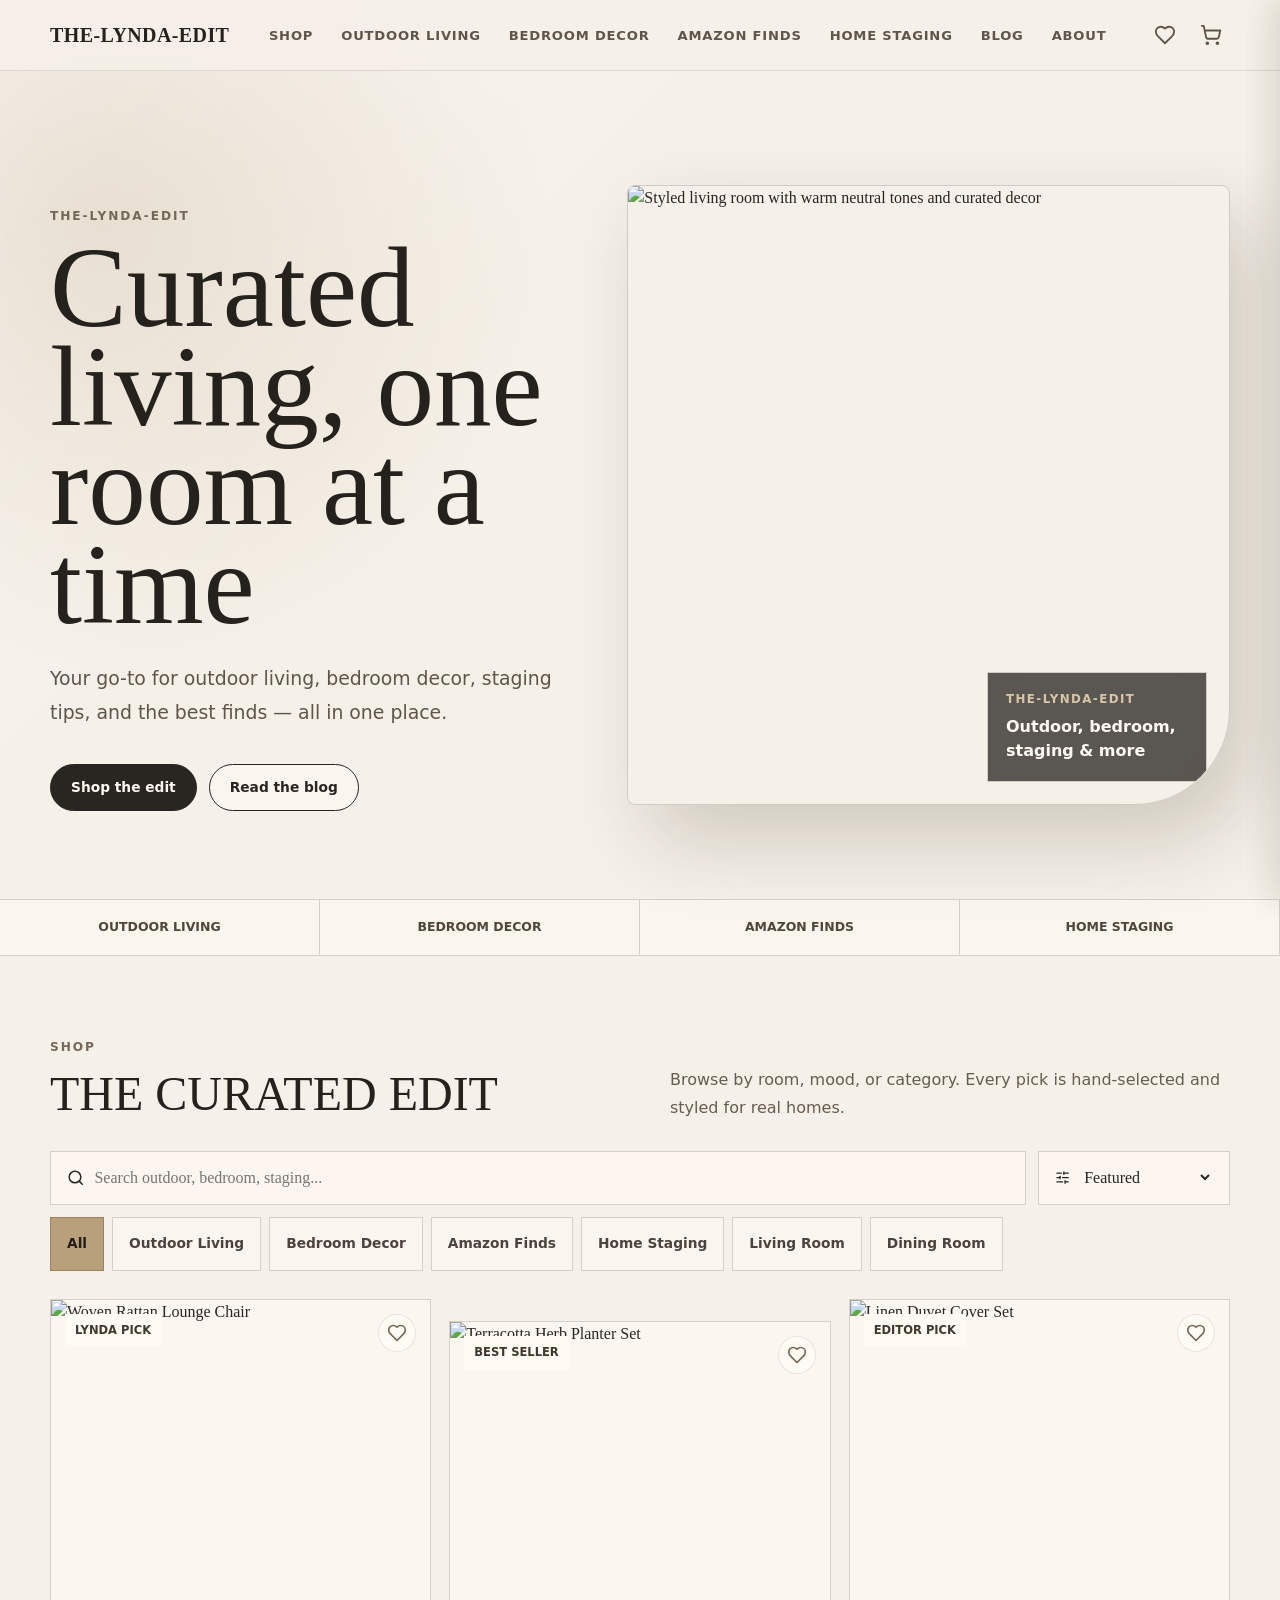
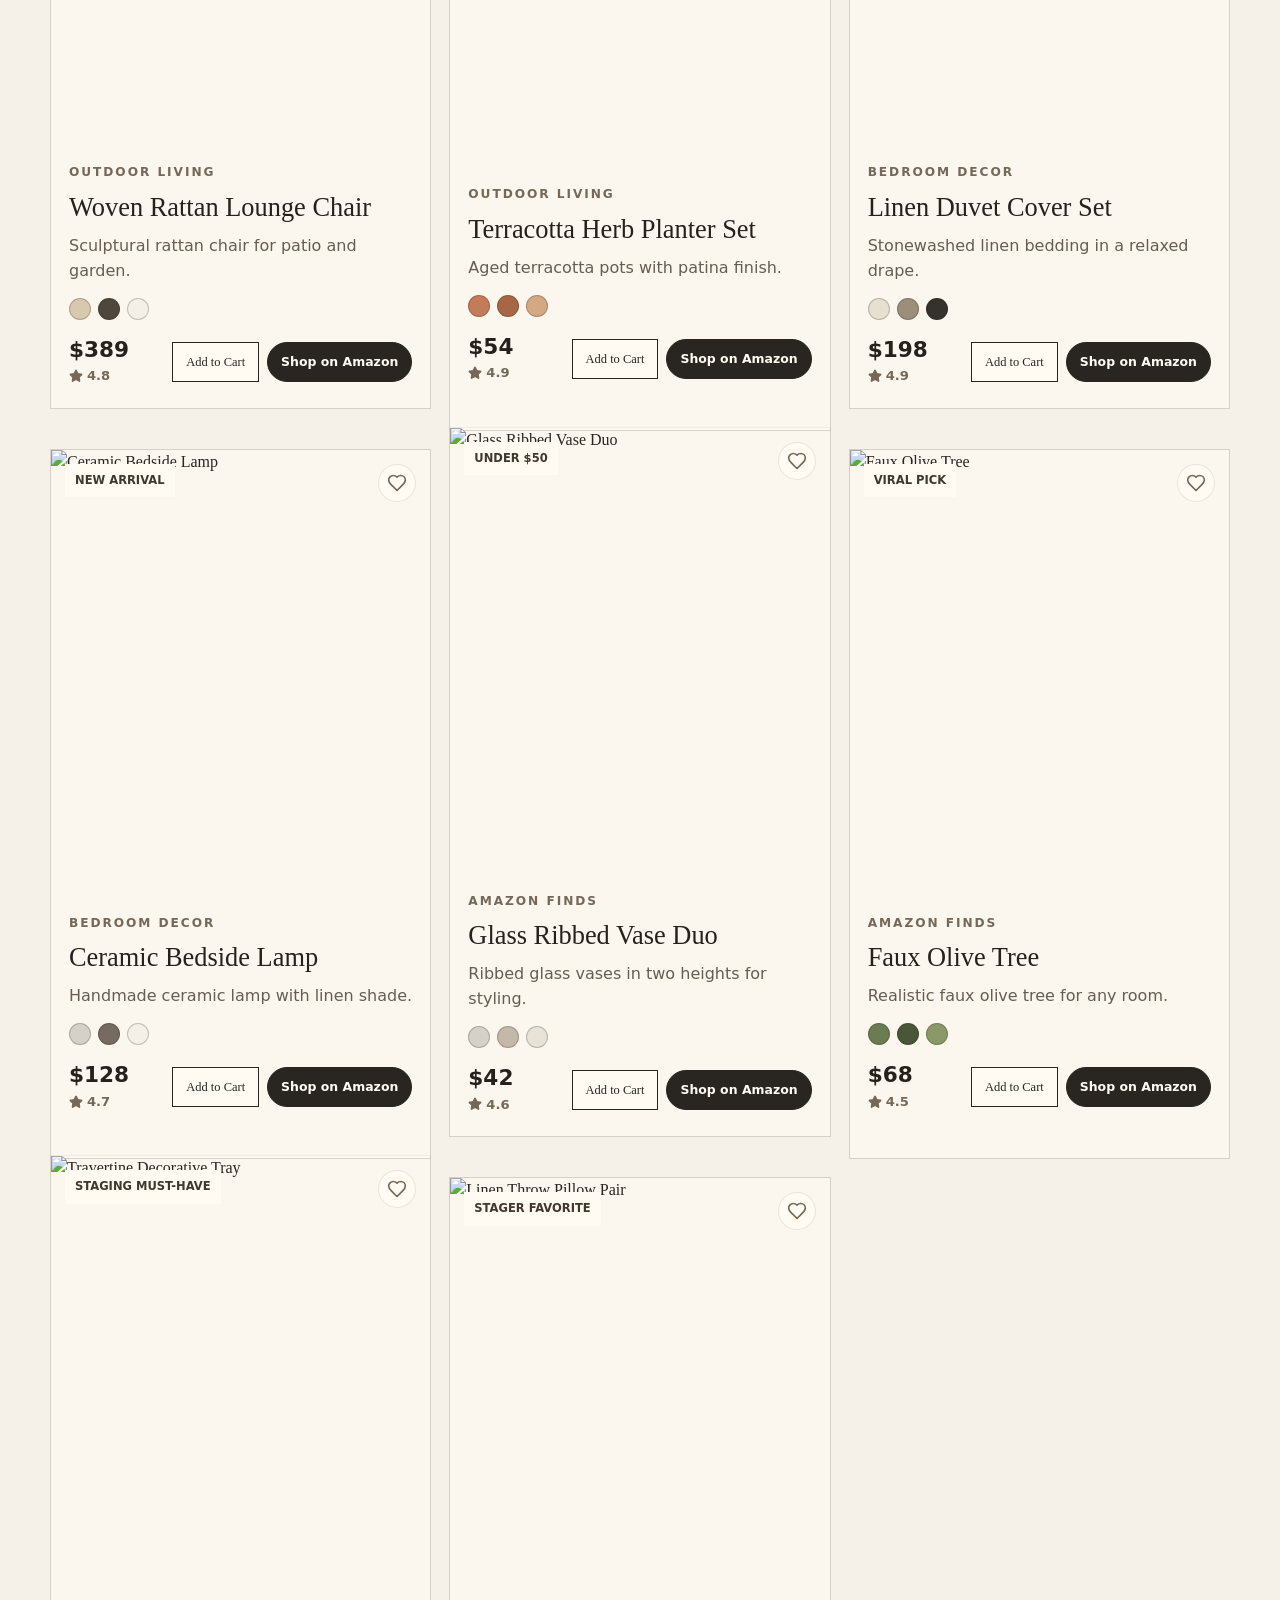
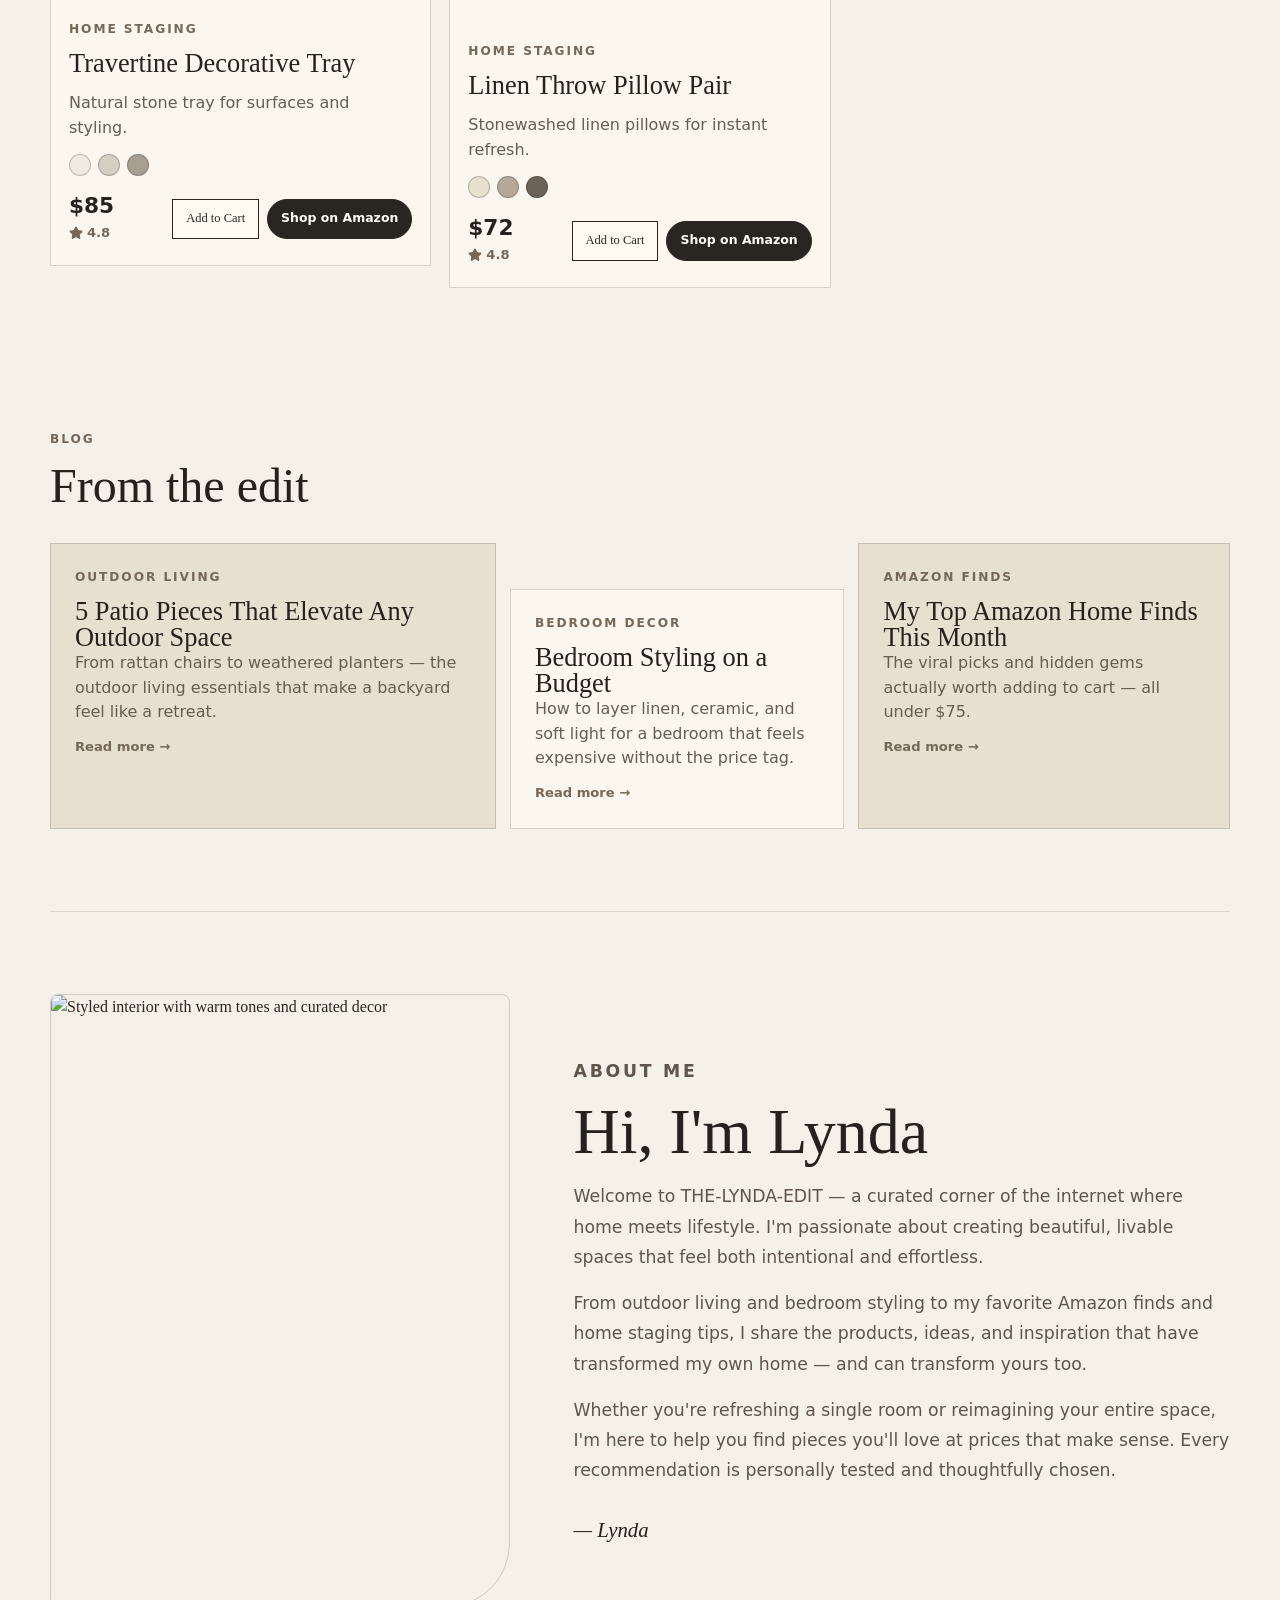
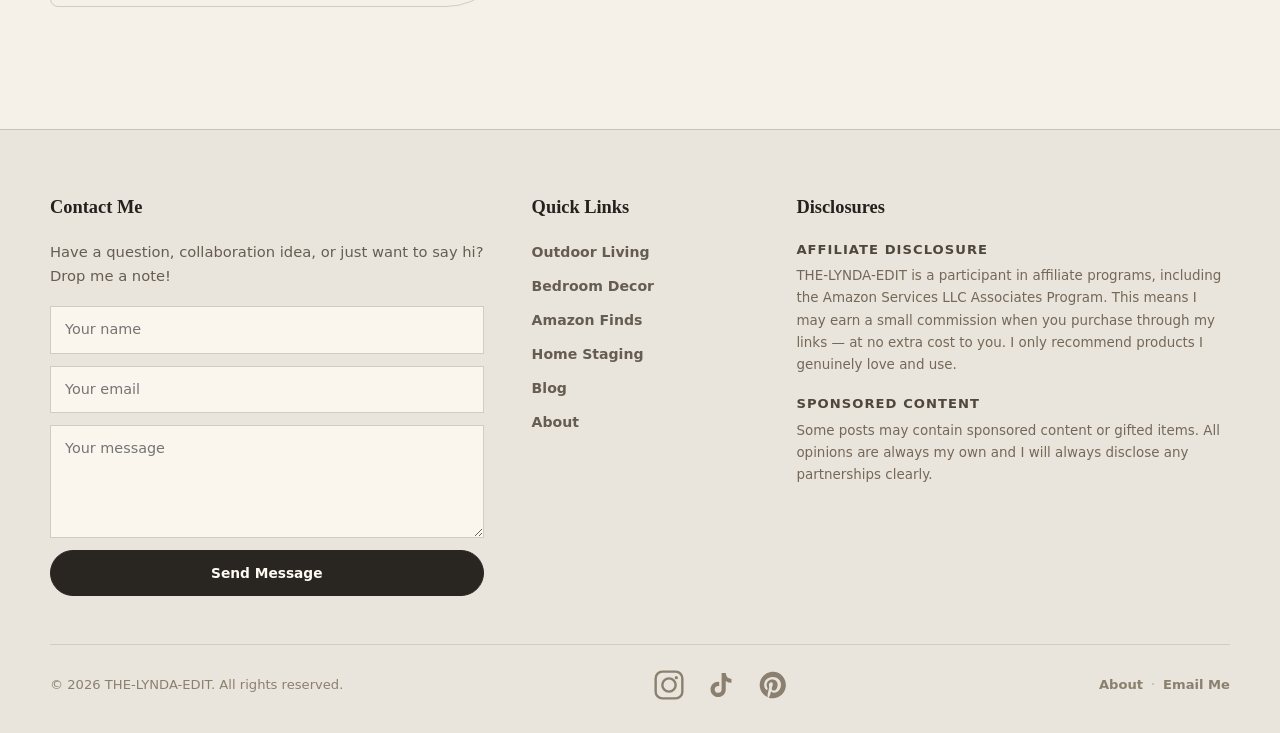
==== commit f9ad50ae: "Remove duplicate Amazon buttons on product pages - Session 1 (6a036327cf348ede6453f6e9)" ====
--- a/index.html
+++ b/index.html
@@ -58,10 +58,6 @@
       <li><a href="#blog">Blog</a></li>
       <li><a href="#about">About</a></li>
     </ul>
-    <div class="nav-actions">
-      <button class="cart-toggle" aria-label="Open shopping cart">
-        <svg xmlns="http://www.w3.org/2000/svg" width="22" height="22" viewBox="0 0 24 24" fill="none" stroke="currentColor" stroke-width="2" stroke-linecap="round" stroke-linejoin="round"><circle cx="8" cy="21" r="1"/><circle cx="19" cy="21" r="1"/><path d="M2.05 2.05h2l2.66 12.42a2 2 0 0 0 2 1.58h9.78a2 2 0 0 0 1.95-1.57L23 6H6"/></svg>
-        <span class="cart-badge" hidden>0</span>
     <button type="button" class="nav-hamburger" id="nav-hamburger" aria-label="Toggle menu" aria-expanded="false">
       <svg xmlns="http://www.w3.org/2000/svg" width="24" height="24" viewBox="0 0 24 24" fill="none" stroke="currentColor" stroke-width="2" stroke-linecap="round" stroke-linejoin="round" class="hamburger-icon"><path d="M4 6h16"/><path d="M4 12h16"/><path d="M4 18h16"/></svg>
       <svg xmlns="http://www.w3.org/2000/svg" width="24" height="24" viewBox="0 0 24 24" fill="none" stroke="currentColor" stroke-width="2" stroke-linecap="round" stroke-linejoin="round" class="close-icon"><path d="M18 6 6 18"/><path d="m6 6 12 12"/></svg>
@@ -163,7 +159,6 @@
         <div class="product-media">
           <img src="https://images.unsplash.com/photo-1600210492493-0946911f159a?auto=format&fit=crop&w=1100&q=82" alt="Woven Rattan Lounge Chair" />
           <span>Lynda pick</span>
-          <button class="fav-btn" aria-label="Add to favorites"><svg xmlns="http://www.w3.org/2000/svg" width="20" height="20" viewBox="0 0 24 24" fill="none" stroke="currentColor" stroke-width="2" stroke-linecap="round" stroke-linejoin="round"><path d="M19 14c1.49-1.46 3-3.21 3-5.5A5.5 5.5 0 0 0 16.5 3c-1.76 0-3 .5-4.5 2-1.5-1.5-2.74-2-4.5-2A5.5 5.5 0 0 0 2 8.5c0 2.3 1.5 4.05 3 5.5l7 7Z"/></svg></button>
           <button type="button" class="wishlist-btn" aria-label="Save to wishlist"><svg xmlns="http://www.w3.org/2000/svg" width="20" height="20" viewBox="0 0 24 24" fill="none" stroke="currentColor" stroke-width="2" stroke-linecap="round" stroke-linejoin="round"><path d="M19 14c1.49-1.46 3-3.21 3-5.5A5.5 5.5 0 0 0 16.5 3c-1.76 0-3 .5-4.5 2-1.5-1.5-2.74-2-4.5-2A5.5 5.5 0 0 0 2 8.5c0 2.3 1.5 4.05 3 5.5l7 7Z"/></svg></button>
         </div>
         <div class="product-card-body">
@@ -198,7 +193,6 @@
         <div class="product-media">
           <img src="https://images.unsplash.com/photo-1416879595882-3373a0480b5b?auto=format&fit=crop&w=1100&q=82" alt="Terracotta Herb Planter Set" />
           <span>Best seller</span>
-          <button class="fav-btn" aria-label="Add to favorites"><svg xmlns="http://www.w3.org/2000/svg" width="20" height="20" viewBox="0 0 24 24" fill="none" stroke="currentColor" stroke-width="2" stroke-linecap="round" stroke-linejoin="round"><path d="M19 14c1.49-1.46 3-3.21 3-5.5A5.5 5.5 0 0 0 16.5 3c-1.76 0-3 .5-4.5 2-1.5-1.5-2.74-2-4.5-2A5.5 5.5 0 0 0 2 8.5c0 2.3 1.5 4.05 3 5.5l7 7Z"/></svg></button>
           <button type="button" class="wishlist-btn" aria-label="Save to wishlist"><svg xmlns="http://www.w3.org/2000/svg" width="20" height="20" viewBox="0 0 24 24" fill="none" stroke="currentColor" stroke-width="2" stroke-linecap="round" stroke-linejoin="round"><path d="M19 14c1.49-1.46 3-3.21 3-5.5A5.5 5.5 0 0 0 16.5 3c-1.76 0-3 .5-4.5 2-1.5-1.5-2.74-2-4.5-2A5.5 5.5 0 0 0 2 8.5c0 2.3 1.5 4.05 3 5.5l7 7Z"/></svg></button>
         </div>
         <div class="product-card-body">
@@ -233,7 +227,6 @@
         <div class="product-media">
           <img src="https://images.unsplash.com/photo-1522771739844-6a9f6d6c4e4a?auto=format&fit=crop&w=1100&q=82" alt="Linen Duvet Cover Set" />
           <span>Editor pick</span>
-          <button class="fav-btn" aria-label="Add to favorites"><svg xmlns="http://www.w3.org/2000/svg" width="20" height="20" viewBox="0 0 24 24" fill="none" stroke="currentColor" stroke-width="2" stroke-linecap="round" stroke-linejoin="round"><path d="M19 14c1.49-1.46 3-3.21 3-5.5A5.5 5.5 0 0 0 16.5 3c-1.76 0-3 .5-4.5 2-1.5-1.5-2.74-2-4.5-2A5.5 5.5 0 0 0 2 8.5c0 2.3 1.5 4.05 3 5.5l7 7Z"/></svg></button>
           <button type="button" class="wishlist-btn" aria-label="Save to wishlist"><svg xmlns="http://www.w3.org/2000/svg" width="20" height="20" viewBox="0 0 24 24" fill="none" stroke="currentColor" stroke-width="2" stroke-linecap="round" stroke-linejoin="round"><path d="M19 14c1.49-1.46 3-3.21 3-5.5A5.5 5.5 0 0 0 16.5 3c-1.76 0-3 .5-4.5 2-1.5-1.5-2.74-2-4.5-2A5.5 5.5 0 0 0 2 8.5c0 2.3 1.5 4.05 3 5.5l7 7Z"/></svg></button>
         </div>
         <div class="product-card-body">
@@ -268,7 +261,6 @@
         <div class="product-media">
           <img src="https://images.unsplash.com/photo-1507473885765-e6ed057f782c?auto=format&fit=crop&w=1100&q=82" alt="Ceramic Bedside Lamp" />
           <span>New arrival</span>
-          <button class="fav-btn" aria-label="Add to favorites"><svg xmlns="http://www.w3.org/2000/svg" width="20" height="20" viewBox="0 0 24 24" fill="none" stroke="currentColor" stroke-width="2" stroke-linecap="round" stroke-linejoin="round"><path d="M19 14c1.49-1.46 3-3.21 3-5.5A5.5 5.5 0 0 0 16.5 3c-1.76 0-3 .5-4.5 2-1.5-1.5-2.74-2-4.5-2A5.5 5.5 0 0 0 2 8.5c0 2.3 1.5 4.05 3 5.5l7 7Z"/></svg></button>
           <button type="button" class="wishlist-btn" aria-label="Save to wishlist"><svg xmlns="http://www.w3.org/2000/svg" width="20" height="20" viewBox="0 0 24 24" fill="none" stroke="currentColor" stroke-width="2" stroke-linecap="round" stroke-linejoin="round"><path d="M19 14c1.49-1.46 3-3.21 3-5.5A5.5 5.5 0 0 0 16.5 3c-1.76 0-3 .5-4.5 2-1.5-1.5-2.74-2-4.5-2A5.5 5.5 0 0 0 2 8.5c0 2.3 1.5 4.05 3 5.5l7 7Z"/></svg></button>
         </div>
         <div class="product-card-body">
@@ -303,7 +295,6 @@
         <div class="product-media">
           <img src="https://images.unsplash.com/photo-1602874801007-bd2fb6f74fbb?auto=format&fit=crop&w=1100&q=82" alt="Glass Ribbed Vase Duo" />
           <span>Under $50</span>
-          <button class="fav-btn" aria-label="Add to favorites"><svg xmlns="http://www.w3.org/2000/svg" width="20" height="20" viewBox="0 0 24 24" fill="none" stroke="currentColor" stroke-width="2" stroke-linecap="round" stroke-linejoin="round"><path d="M19 14c1.49-1.46 3-3.21 3-5.5A5.5 5.5 0 0 0 16.5 3c-1.76 0-3 .5-4.5 2-1.5-1.5-2.74-2-4.5-2A5.5 5.5 0 0 0 2 8.5c0 2.3 1.5 4.05 3 5.5l7 7Z"/></svg></button>
           <button type="button" class="wishlist-btn" aria-label="Save to wishlist"><svg xmlns="http://www.w3.org/2000/svg" width="20" height="20" viewBox="0 0 24 24" fill="none" stroke="currentColor" stroke-width="2" stroke-linecap="round" stroke-linejoin="round"><path d="M19 14c1.49-1.46 3-3.21 3-5.5A5.5 5.5 0 0 0 16.5 3c-1.76 0-3 .5-4.5 2-1.5-1.5-2.74-2-4.5-2A5.5 5.5 0 0 0 2 8.5c0 2.3 1.5 4.05 3 5.5l7 7Z"/></svg></button>
         </div>
         <div class="product-card-body">
@@ -338,7 +329,6 @@
         <div class="product-media">
           <img src="https://images.unsplash.com/photo-1545241047-6083a3684587?auto=format&fit=crop&w=1100&q=82" alt="Faux Olive Tree" />
           <span>Viral pick</span>
-          <button class="fav-btn" aria-label="Add to favorites"><svg xmlns="http://www.w3.org/2000/svg" width="20" height="20" viewBox="0 0 24 24" fill="none" stroke="currentColor" stroke-width="2" stroke-linecap="round" stroke-linejoin="round"><path d="M19 14c1.49-1.46 3-3.21 3-5.5A5.5 5.5 0 0 0 16.5 3c-1.76 0-3 .5-4.5 2-1.5-1.5-2.74-2-4.5-2A5.5 5.5 0 0 0 2 8.5c0 2.3 1.5 4.05 3 5.5l7 7Z"/></svg></button>
           <button type="button" class="wishlist-btn" aria-label="Save to wishlist"><svg xmlns="http://www.w3.org/2000/svg" width="20" height="20" viewBox="0 0 24 24" fill="none" stroke="currentColor" stroke-width="2" stroke-linecap="round" stroke-linejoin="round"><path d="M19 14c1.49-1.46 3-3.21 3-5.5A5.5 5.5 0 0 0 16.5 3c-1.76 0-3 .5-4.5 2-1.5-1.5-2.74-2-4.5-2A5.5 5.5 0 0 0 2 8.5c0 2.3 1.5 4.05 3 5.5l7 7Z"/></svg></button>
         </div>
         <div class="product-card-body">
@@ -373,7 +363,6 @@
         <div class="product-media">
           <img src="https://images.unsplash.com/photo-1610701596007-11502861dcfa?auto=format&fit=crop&w=1100&q=82" alt="Travertine Decorative Tray" />
           <span>Staging must-have</span>
-          <button class="fav-btn" aria-label="Add to favorites"><svg xmlns="http://www.w3.org/2000/svg" width="20" height="20" viewBox="0 0 24 24" fill="none" stroke="currentColor" stroke-width="2" stroke-linecap="round" stroke-linejoin="round"><path d="M19 14c1.49-1.46 3-3.21 3-5.5A5.5 5.5 0 0 0 16.5 3c-1.76 0-3 .5-4.5 2-1.5-1.5-2.74-2-4.5-2A5.5 5.5 0 0 0 2 8.5c0 2.3 1.5 4.05 3 5.5l7 7Z"/></svg></button>
           <button type="button" class="wishlist-btn" aria-label="Save to wishlist"><svg xmlns="http://www.w3.org/2000/svg" width="20" height="20" viewBox="0 0 24 24" fill="none" stroke="currentColor" stroke-width="2" stroke-linecap="round" stroke-linejoin="round"><path d="M19 14c1.49-1.46 3-3.21 3-5.5A5.5 5.5 0 0 0 16.5 3c-1.76 0-3 .5-4.5 2-1.5-1.5-2.74-2-4.5-2A5.5 5.5 0 0 0 2 8.5c0 2.3 1.5 4.05 3 5.5l7 7Z"/></svg></button>
         </div>
         <div class="product-card-body">
@@ -408,7 +397,6 @@
         <div class="product-media">
           <img src="https://images.unsplash.com/photo-1604014237800-1c9102c219da?auto=format&fit=crop&w=1100&q=82" alt="Linen Throw Pillow Pair" />
           <span>Stager favorite</span>
-          <button class="fav-btn" aria-label="Add to favorites"><svg xmlns="http://www.w3.org/2000/svg" width="20" height="20" viewBox="0 0 24 24" fill="none" stroke="currentColor" stroke-width="2" stroke-linecap="round" stroke-linejoin="round"><path d="M19 14c1.49-1.46 3-3.21 3-5.5A5.5 5.5 0 0 0 16.5 3c-1.76 0-3 .5-4.5 2-1.5-1.5-2.74-2-4.5-2A5.5 5.5 0 0 0 2 8.5c0 2.3 1.5 4.05 3 5.5l7 7Z"/></svg></button>
           <button type="button" class="wishlist-btn" aria-label="Save to wishlist"><svg xmlns="http://www.w3.org/2000/svg" width="20" height="20" viewBox="0 0 24 24" fill="none" stroke="currentColor" stroke-width="2" stroke-linecap="round" stroke-linejoin="round"><path d="M19 14c1.49-1.46 3-3.21 3-5.5A5.5 5.5 0 0 0 16.5 3c-1.76 0-3 .5-4.5 2-1.5-1.5-2.74-2-4.5-2A5.5 5.5 0 0 0 2 8.5c0 2.3 1.5 4.05 3 5.5l7 7Z"/></svg></button>
         </div>
         <div class="product-card-body">
@@ -551,29 +539,6 @@
   </div>
 </footer>
 
-<!-- Cart Drawer -->
-<div class="cart-overlay" hidden></div>
-<aside class="cart-drawer" aria-label="Shopping cart" hidden>
-  <div class="cart-drawer-header">
-    <h2>Your Cart</h2>
-    <button class="cart-close" aria-label="Close cart">
-      <svg xmlns="http://www.w3.org/2000/svg" width="22" height="22" viewBox="0 0 24 24" fill="none" stroke="currentColor" stroke-width="2" stroke-linecap="round" stroke-linejoin="round"><path d="M18 6 6 18"/><path d="m6 6 12 12"/></svg>
-    </button>
-  </div>
-  <div class="cart-items"></div>
-  <div class="cart-footer" hidden>
-    <div class="cart-total">
-      <span>Total</span>
-      <strong class="cart-total-amount">$0</strong>
-    </div>
-    <a href="#shop" class="button-primary cart-checkout-btn">Continue Shopping</a>
-  </div>
-  <div class="cart-empty">
-    <svg xmlns="http://www.w3.org/2000/svg" width="48" height="48" viewBox="0 0 24 24" fill="none" stroke="currentColor" stroke-width="1.2" stroke-linecap="round" stroke-linejoin="round"><circle cx="8" cy="21" r="1"/><circle cx="19" cy="21" r="1"/><path d="M2.05 2.05h2l2.66 12.42a2 2 0 0 0 2 1.58h9.78a2 2 0 0 0 1.95-1.57L23 6H6"/></svg>
-    <p>Your cart is empty</p>
-    <a href="#shop" class="button-secondary cart-shop-link">Start shopping</a>
-  </div>
-</aside>
 <div class="drawer-overlay" id="drawer-overlay"></div>
 
 <aside class="drawer" id="cart-drawer" aria-label="Shopping cart">
@@ -677,180 +642,6 @@
   searchInput.addEventListener('input', filterAndSort);
   sortSelect.addEventListener('change', filterAndSort);
 
-  // --- Favorites ---
-  var favorites = JSON.parse(localStorage.getItem('lynda-favorites') || '[]');
-
-  function saveFavorites() {
-    localStorage.setItem('lynda-favorites', JSON.stringify(favorites));
-  }
-
-  function initFavorites() {
-    document.querySelectorAll('.fav-btn').forEach(function(btn) {
-      var card = btn.closest('.product-card');
-      var id = card.getAttribute('data-product-id');
-      if (favorites.indexOf(id) !== -1) {
-        btn.classList.add('active');
-        btn.setAttribute('aria-label', 'Remove from favorites');
-      }
-      btn.addEventListener('click', function(e) {
-        e.preventDefault();
-        e.stopPropagation();
-        var idx = favorites.indexOf(id);
-        if (idx !== -1) {
-          favorites.splice(idx, 1);
-          btn.classList.remove('active');
-          btn.setAttribute('aria-label', 'Add to favorites');
-        } else {
-          favorites.push(id);
-          btn.classList.add('active');
-          btn.setAttribute('aria-label', 'Remove from favorites');
-        }
-        saveFavorites();
-      });
-    });
-  }
-
-  initFavorites();
-
-  // --- Shopping Cart ---
-  var cart = JSON.parse(localStorage.getItem('lynda-cart') || '[]');
-  var cartDrawer = document.querySelector('.cart-drawer');
-  var cartOverlay = document.querySelector('.cart-overlay');
-  var cartItemsEl = document.querySelector('.cart-items');
-  var cartFooter = document.querySelector('.cart-footer');
-  var cartEmpty = document.querySelector('.cart-empty');
-  var cartBadge = document.querySelector('.cart-badge');
-  var cartTotalAmount = document.querySelector('.cart-total-amount');
-  var cartToggle = document.querySelector('.cart-toggle');
-  var cartClose = document.querySelector('.cart-close');
-
-  function saveCart() {
-    localStorage.setItem('lynda-cart', JSON.stringify(cart));
-  }
-
-  function getProductInfo(card) {
-    return {
-      id: card.getAttribute('data-product-id'),
-      name: card.querySelector('h3').textContent,
-      category: card.querySelector('.product-category').textContent,
-      price: parseFloat(card.querySelector('.product-card-footer strong').textContent.replace(/[^0-9.]/g, '')),
-      image: card.querySelector('.product-media img').getAttribute('src')
-    };
-  }
-
-  function updateCartBadge() {
-    var total = cart.reduce(function(s, item) { return s + item.qty; }, 0);
-    cartBadge.textContent = total;
-    if (total > 0) {
-      cartBadge.removeAttribute('hidden');
-    } else {
-      cartBadge.setAttribute('hidden', '');
-    }
-  }
-
-  function renderCart() {
-    cartItemsEl.innerHTML = '';
-    if (cart.length === 0) {
-      cartFooter.setAttribute('hidden', '');
-      cartEmpty.style.display = '';
-      updateCartBadge();
-      return;
-    }
-    cartEmpty.style.display = 'none';
-    cartFooter.removeAttribute('hidden');
-
-    var total = 0;
-    cart.forEach(function(item, index) {
-      total += item.price * item.qty;
-      var div = document.createElement('div');
-      div.className = 'cart-item';
-      div.innerHTML =
-        '<img class="cart-item-img" src="' + item.image + '&w=200&q=60" alt="' + item.name + '" />' +
-        '<div class="cart-item-info">' +
-          '<p class="cart-item-name">' + item.name + '</p>' +
-          '<p class="cart-item-category">' + item.category + '</p>' +
-          '<p class="cart-item-price">$' + item.price + '</p>' +
-          '<div class="cart-item-qty">' +
-            '<button data-action="dec" data-index="' + index + '" aria-label="Decrease quantity">&minus;</button>' +
-            '<span>' + item.qty + '</span>' +
-            '<button data-action="inc" data-index="' + index + '" aria-label="Increase quantity">+</button>' +
-          '</div>' +
-        '</div>' +
-        '<button class="cart-item-remove" data-index="' + index + '" aria-label="Remove item">' +
-          '<svg xmlns="http://www.w3.org/2000/svg" width="18" height="18" viewBox="0 0 24 24" fill="none" stroke="currentColor" stroke-width="2" stroke-linecap="round" stroke-linejoin="round"><path d="M3 6h18"/><path d="M19 6v14c0 1-1 2-2 2H7c-1 0-2-1-2-2V6"/><path d="M8 6V4c0-1 1-2 2-2h4c1 0 2 1 2 2v2"/></svg>' +
-        '</button>';
-      cartItemsEl.appendChild(div);
-    });
-
-    cartTotalAmount.textContent = '$' + total.toFixed(0);
-    updateCartBadge();
-  }
-
-  function openCart() {
-    cartDrawer.removeAttribute('hidden');
-    cartOverlay.removeAttribute('hidden');
-    requestAnimationFrame(function() {
-      cartDrawer.classList.add('open');
-      cartOverlay.classList.add('visible');
-    });
-    document.body.style.overflow = 'hidden';
-  }
-
-  function closeCart() {
-    cartDrawer.classList.remove('open');
-    cartOverlay.classList.remove('visible');
-    document.body.style.overflow = '';
-    setTimeout(function() {
-      cartDrawer.setAttribute('hidden', '');
-      cartOverlay.setAttribute('hidden', '');
-    }, 320);
-  }
-
-  cartToggle.addEventListener('click', openCart);
-  cartClose.addEventListener('click', closeCart);
-  cartOverlay.addEventListener('click', closeCart);
-
-  document.querySelector('.cart-shop-link').addEventListener('click', closeCart);
-  document.querySelector('.cart-checkout-btn').addEventListener('click', closeCart);
-
-  cartItemsEl.addEventListener('click', function(e) {
-    var btn = e.target.closest('[data-action], .cart-item-remove');
-    if (!btn) return;
-    var index = parseInt(btn.getAttribute('data-index'), 10);
-    var action = btn.getAttribute('data-action');
-    if (action === 'inc') {
-      cart[index].qty++;
-    } else if (action === 'dec') {
-      cart[index].qty--;
-      if (cart[index].qty < 1) cart.splice(index, 1);
-    } else {
-      cart.splice(index, 1);
-    }
-    saveCart();
-    renderCart();
-  });
-
-  document.querySelectorAll('.buy-button').forEach(function(btn) {
-    btn.addEventListener('click', function(e) {
-      e.preventDefault();
-      var card = btn.closest('.product-card');
-      var info = getProductInfo(card);
-      var existing = null;
-      for (var i = 0; i < cart.length; i++) {
-        if (cart[i].id === info.id) { existing = cart[i]; break; }
-      }
-      if (existing) {
-        existing.qty++;
-      } else {
-        cart.push({ id: info.id, name: info.name, category: info.category, price: info.price, image: info.image, qty: 1 });
-      }
-      saveCart();
-      renderCart();
-      openCart();
-    });
-  });
-
-  renderCart();
   // ---- Cart & Wishlist ----
 
   var cart = JSON.parse(localStorage.getItem('lynda-cart') || '[]');
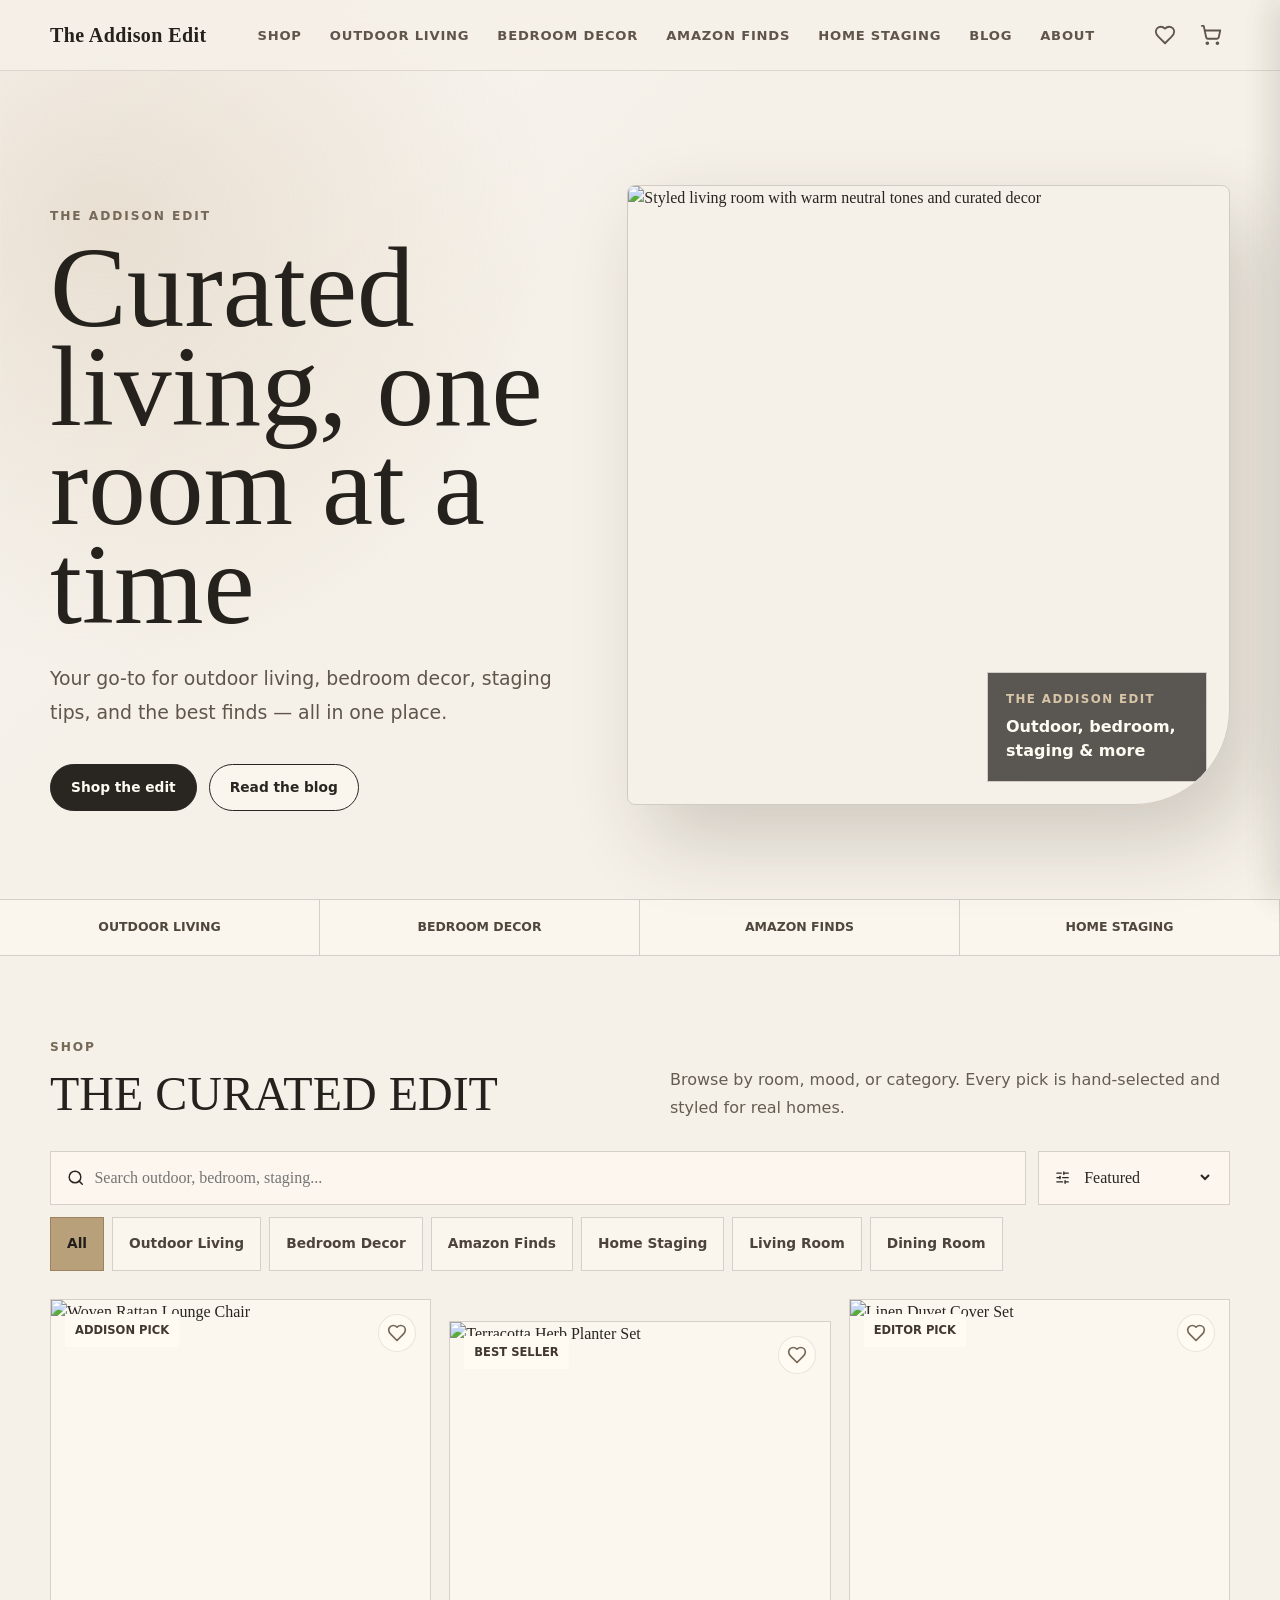
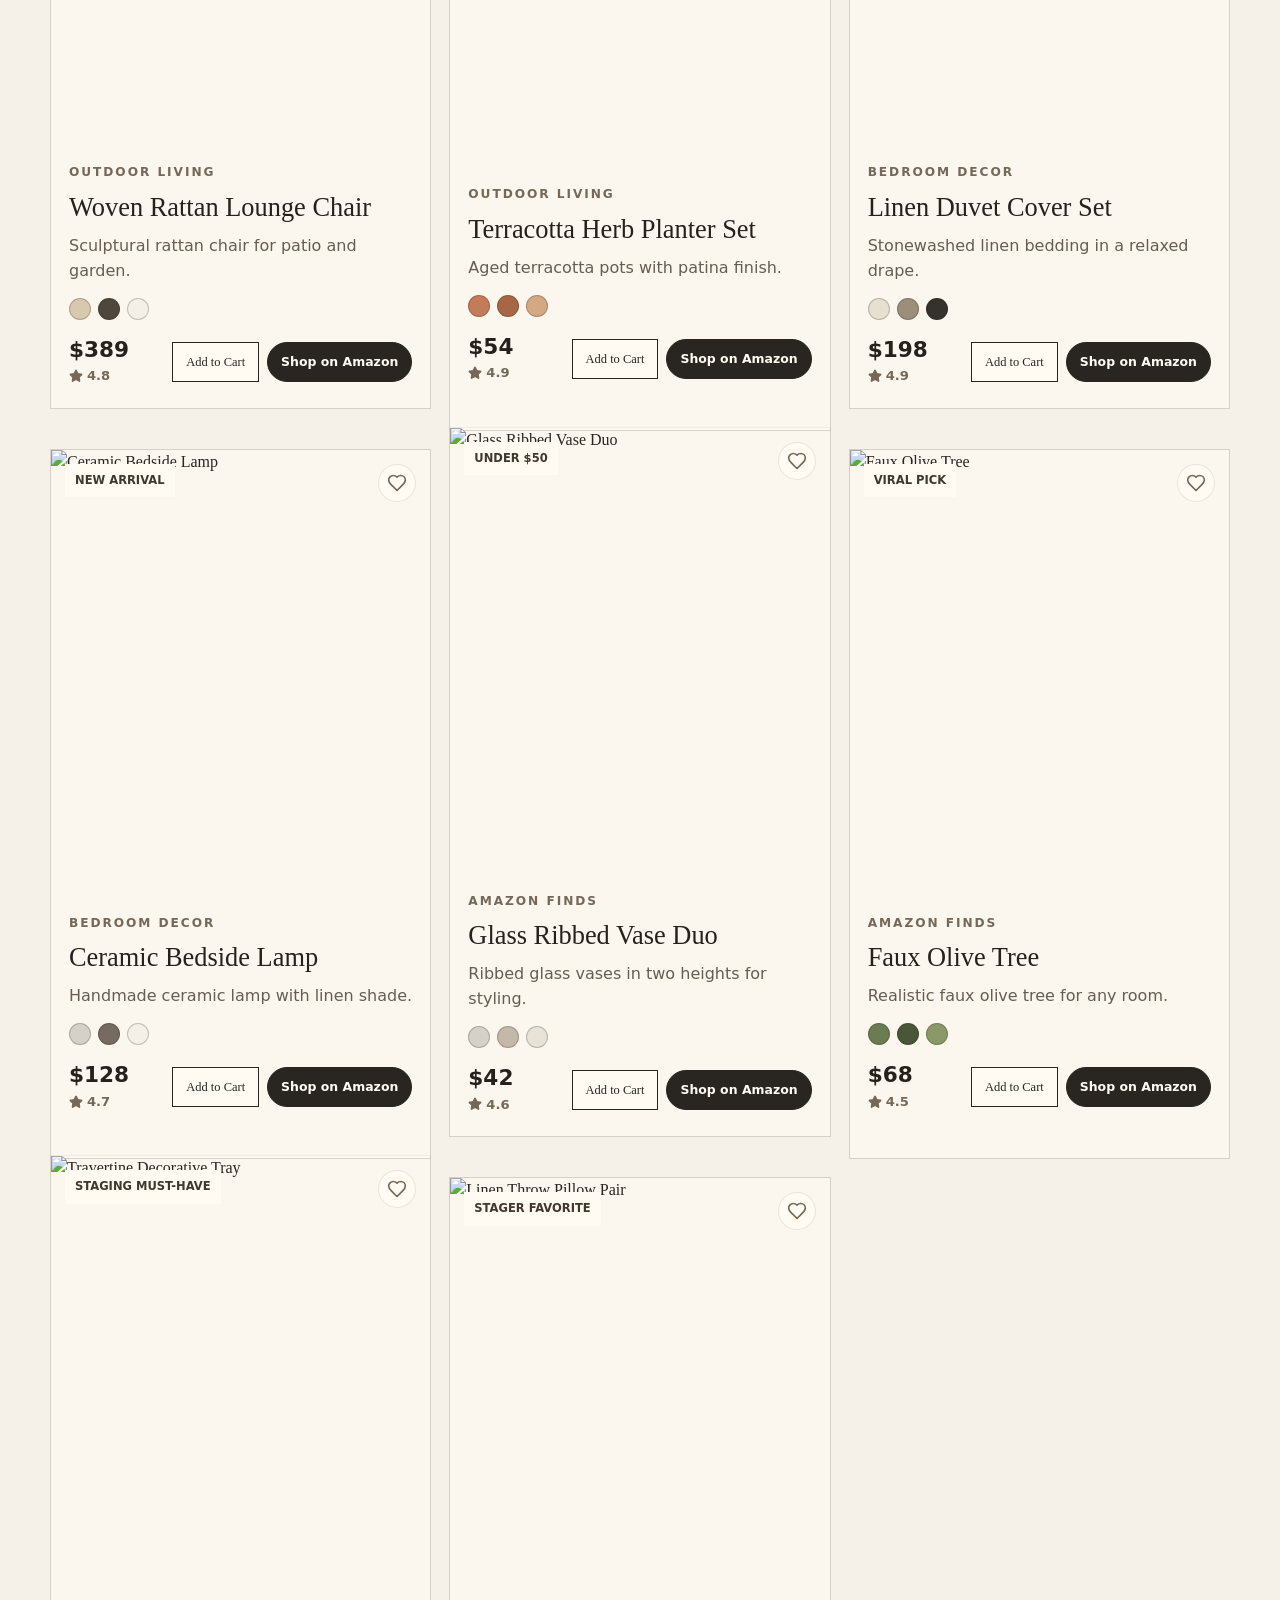
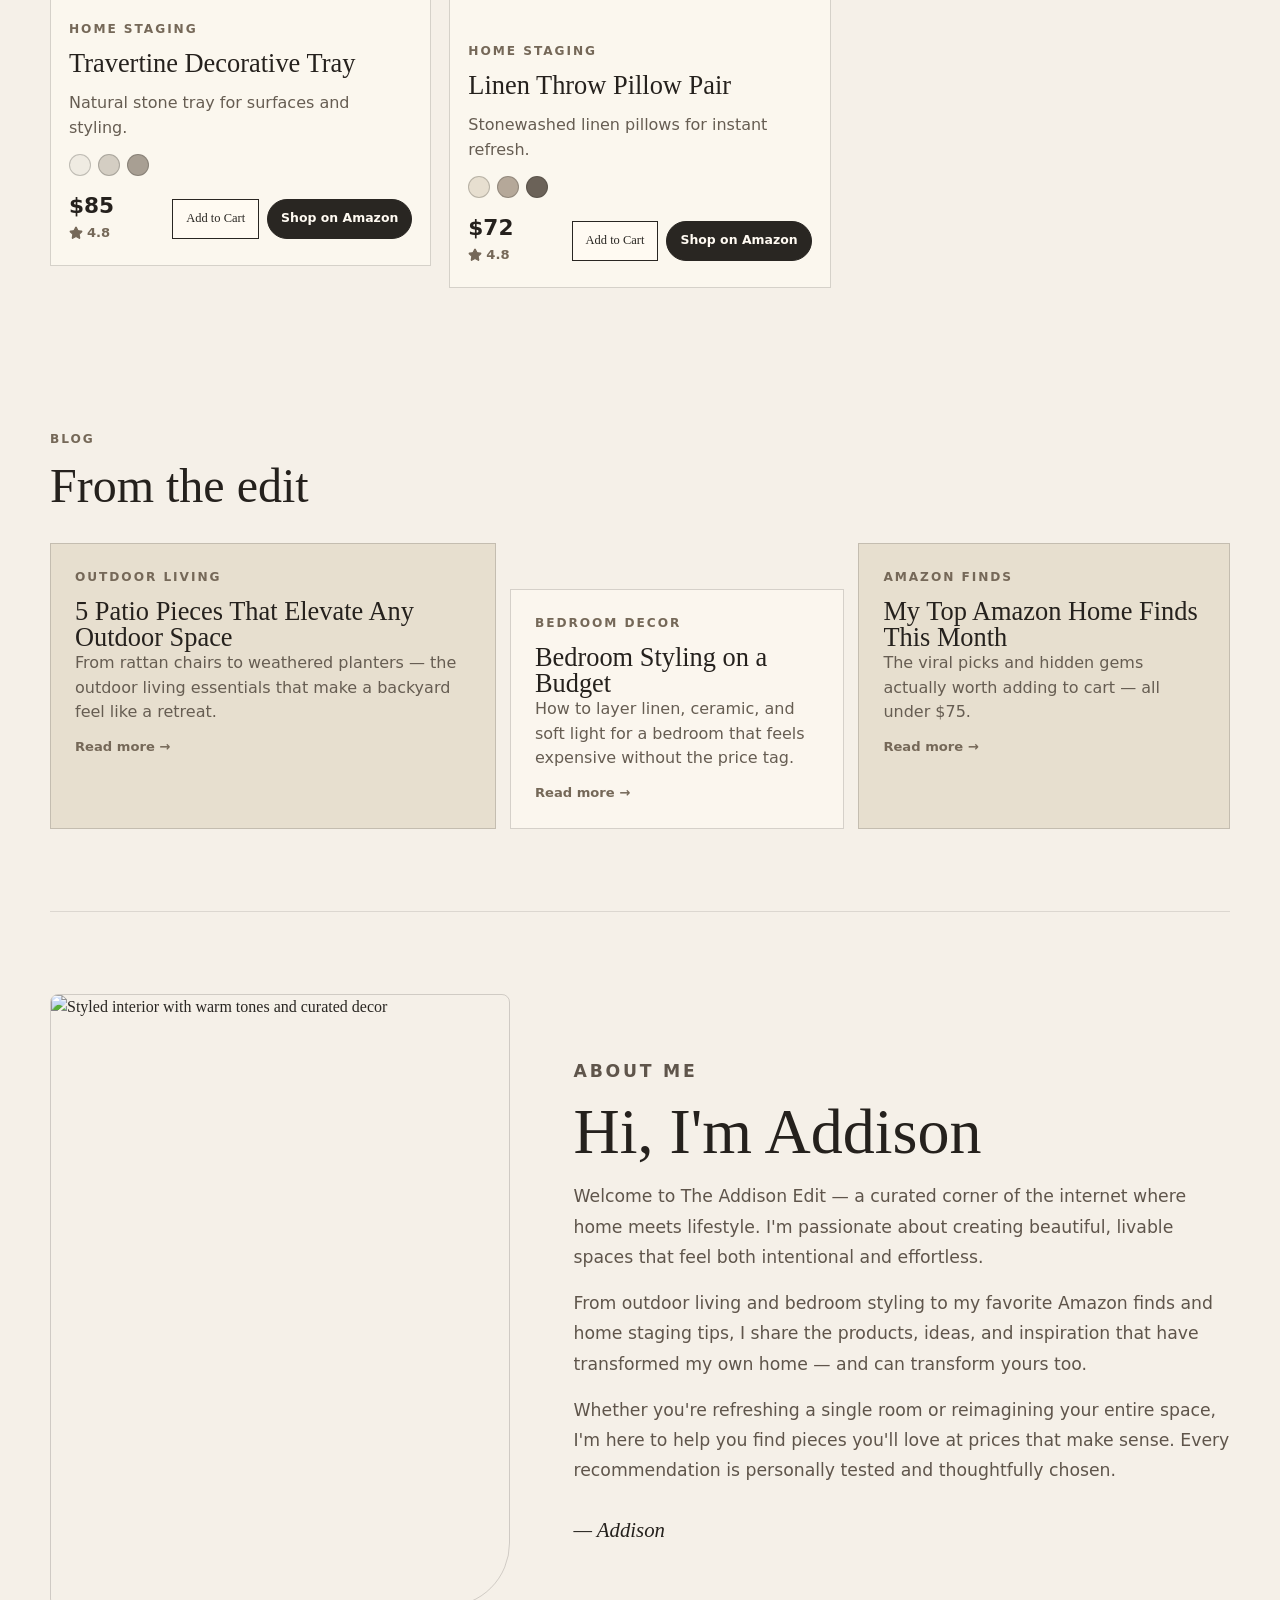
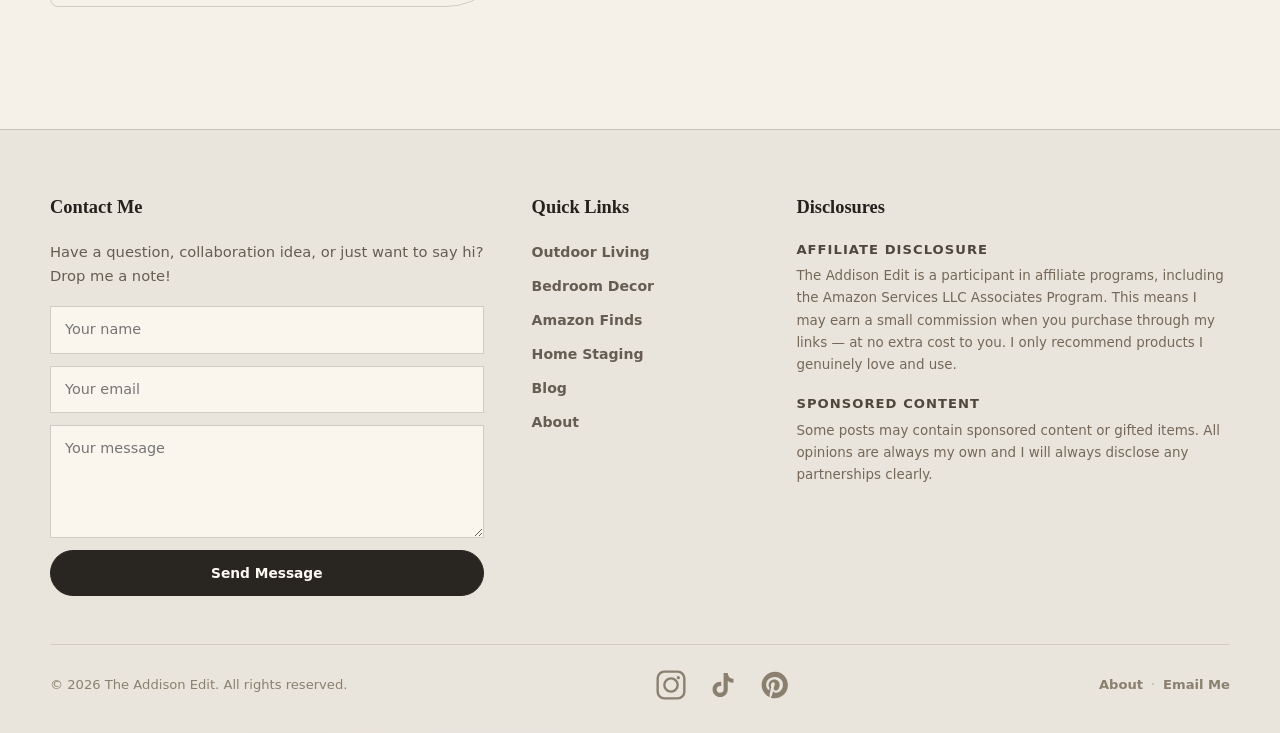
==== commit 586bdc16: "Change blog name to The Addison Edit (6a24c64bd3d1ce74b7cdd4b4)" ====
--- a/index.html
+++ b/index.html
@@ -4,20 +4,20 @@
   <meta charset="utf-8" />
   <meta name="viewport" content="width=device-width, initial-scale=1" />
   <meta name="p:domain_verify" content="4aaa7862e7f8c698b3f4a7b4d6f11ff3" />
-  <title>THE-LYNDA-EDIT | Home &amp; Lifestyle</title>
-  <meta name="description" content="THE-LYNDA-EDIT — curated picks for outdoor living, bedroom decor, Amazon finds, and home staging inspiration." />
+  <title>The Addison Edit | Home &amp; Lifestyle</title>
+  <meta name="description" content="The Addison Edit — curated picks for outdoor living, bedroom decor, Amazon finds, and home staging inspiration." />
 
   <!-- Open Graph -->
-  <meta property="og:title" content="THE-LYNDA-EDIT | Home &amp; Lifestyle" />
+  <meta property="og:title" content="The Addison Edit | Home &amp; Lifestyle" />
   <meta property="og:description" content="Curated picks for outdoor living, bedroom decor, Amazon finds, and home staging inspiration." />
   <meta property="og:url" content="https://lyndacohn.com" />
   <meta property="og:type" content="website" />
-  <meta property="og:site_name" content="THE-LYNDA-EDIT" />
+  <meta property="og:site_name" content="The Addison Edit" />
   <meta property="og:image" content="https://images.unsplash.com/photo-1618220179428-22790b461013?auto=format&fit=crop&w=1200&q=84" />
 
   <!-- Twitter Card -->
   <meta name="twitter:card" content="summary_large_image" />
-  <meta name="twitter:title" content="THE-LYNDA-EDIT | Home &amp; Lifestyle" />
+  <meta name="twitter:title" content="The Addison Edit | Home &amp; Lifestyle" />
   <meta name="twitter:description" content="Curated picks for outdoor living, bedroom decor, Amazon finds, and home staging inspiration." />
   <meta name="twitter:image" content="https://images.unsplash.com/photo-1618220179428-22790b461013?auto=format&fit=crop&w=1200&q=84" />
 
@@ -31,12 +31,12 @@
   {
     "@context": "https://schema.org",
     "@type": "WebSite",
-    "name": "THE-LYNDA-EDIT",
+    "name": "The Addison Edit",
     "description": "Curated picks for outdoor living, bedroom decor, Amazon finds, and home staging inspiration.",
     "url": "https://lyndacohn.com",
     "author": {
       "@type": "Person",
-      "name": "Lynda"
+      "name": "Addison"
     }
   }
   </script>
@@ -48,7 +48,7 @@
 
 <header class="site-header">
   <nav class="site-nav">
-    <a class="site-logo" href="/">THE-LYNDA-EDIT</a>
+    <a class="site-logo" href="/">The Addison Edit</a>
     <ul class="nav-links">
       <li><a href="#shop">Shop</a></li>
       <li><a href="#outdoor-living">Outdoor Living</a></li>
@@ -80,7 +80,7 @@
   <!-- Hero -->
   <section class="hero-shell">
     <div class="hero-copy">
-      <p class="eyebrow">THE-LYNDA-EDIT</p>
+      <p class="eyebrow">The Addison Edit</p>
       <h1>Curated living, one room at a time</h1>
       <p>Your go-to for outdoor living, bedroom decor, staging tips, and the best finds — all in one place.</p>
       <div class="hero-actions">
@@ -88,10 +88,10 @@
         <a href="#blog" class="button-secondary">Read the blog</a>
       </div>
     </div>
-    <div class="hero-image-wrap" aria-label="Curated home styling by THE-LYNDA-EDIT">
+    <div class="hero-image-wrap" aria-label="Curated home styling by The Addison Edit">
       <img src="https://images.unsplash.com/photo-1618220179428-22790b461013?auto=format&fit=crop&w=1300&q=84" alt="Styled living room with warm neutral tones and curated decor" />
       <div class="hero-note">
-        <span>THE-LYNDA-EDIT</span>
+        <span>The Addison Edit</span>
         <strong>Outdoor, bedroom, staging &amp; more</strong>
       </div>
     </div>
@@ -158,7 +158,7 @@
       <article class="product-card" data-product-id="1">
         <div class="product-media">
           <img src="https://images.unsplash.com/photo-1600210492493-0946911f159a?auto=format&fit=crop&w=1100&q=82" alt="Woven Rattan Lounge Chair" />
-          <span>Lynda pick</span>
+          <span>Addison pick</span>
           <button type="button" class="wishlist-btn" aria-label="Save to wishlist"><svg xmlns="http://www.w3.org/2000/svg" width="20" height="20" viewBox="0 0 24 24" fill="none" stroke="currentColor" stroke-width="2" stroke-linecap="round" stroke-linejoin="round"><path d="M19 14c1.49-1.46 3-3.21 3-5.5A5.5 5.5 0 0 0 16.5 3c-1.76 0-3 .5-4.5 2-1.5-1.5-2.74-2-4.5-2A5.5 5.5 0 0 0 2 8.5c0 2.3 1.5 4.05 3 5.5l7 7Z"/></svg></button>
         </div>
         <div class="product-card-body">
@@ -466,12 +466,12 @@
       </div>
       <div class="about-content">
         <p class="eyebrow">About Me</p>
-        <h2>Hi, I'm Lynda</h2>
-        <p>Welcome to THE-LYNDA-EDIT — a curated corner of the internet where home meets lifestyle. I'm passionate about creating beautiful, livable spaces that feel both intentional and effortless.</p>
+        <h2>Hi, I'm Addison</h2>
+        <p>Welcome to The Addison Edit — a curated corner of the internet where home meets lifestyle. I'm passionate about creating beautiful, livable spaces that feel both intentional and effortless.</p>
         <p>From outdoor living and bedroom styling to my favorite Amazon finds and home staging tips, I share the products, ideas, and inspiration that have transformed my own home — and can transform yours too.</p>
         <p>Whether you're refreshing a single room or reimagining your entire space, I'm here to help you find pieces you'll love at prices that make sense. Every recommendation is personally tested and thoughtfully chosen.</p>
         <div class="about-signature">
-          <span>— Lynda</span>
+          <span>— Addison</span>
         </div>
       </div>
     </div>
@@ -509,7 +509,7 @@
         <h3>Disclosures</h3>
         <div class="footer-disclosure">
           <h4>Affiliate Disclosure</h4>
-          <p>THE-LYNDA-EDIT is a participant in affiliate programs, including the Amazon Services LLC Associates Program. This means I may earn a small commission when you purchase through my links — at no extra cost to you. I only recommend products I genuinely love and use.</p>
+          <p>The Addison Edit is a participant in affiliate programs, including the Amazon Services LLC Associates Program. This means I may earn a small commission when you purchase through my links — at no extra cost to you. I only recommend products I genuinely love and use.</p>
         </div>
         <div class="footer-disclosure">
           <h4>Sponsored Content</h4>
@@ -518,15 +518,15 @@
       </div>
     </div>
     <div class="footer-bottom">
-      <p>&copy; 2026 THE-LYNDA-EDIT. All rights reserved.</p>
+      <p>&copy; 2026 The Addison Edit. All rights reserved.</p>
       <div class="footer-social">
-        <a href="https://www.instagram.com/thelyndaedit" target="_blank" rel="noopener noreferrer" aria-label="Instagram">
+        <a href="https://www.instagram.com/theaddisonedit" target="_blank" rel="noopener noreferrer" aria-label="Instagram">
           <svg width="32" height="32" viewBox="0 0 24 24" fill="none" stroke="currentColor" stroke-width="1.8" stroke-linecap="round" stroke-linejoin="round"><rect x="2" y="2" width="20" height="20" rx="5"></rect><circle cx="12" cy="12" r="5"></circle><circle cx="17.5" cy="6.5" r="1.2" fill="currentColor" stroke="none"></circle></svg>
         </a>
-        <a href="https://www.tiktok.com/@thelyndaedit" target="_blank" rel="noopener noreferrer" aria-label="TikTok">
+        <a href="https://www.tiktok.com/@theaddisonedit" target="_blank" rel="noopener noreferrer" aria-label="TikTok">
           <svg width="32" height="32" viewBox="0 0 24 24" fill="currentColor"><path d="M16.6 5.82A4.28 4.28 0 0 1 15.54 3h-3.09v12.4a2.59 2.59 0 0 1-2.59 2.5c-1.42 0-2.6-1.16-2.6-2.6 0-1.72 1.66-3.01 3.37-2.48V9.66c-3.45-.46-6.47 2.22-6.47 5.64 0 3.07 2.52 5.7 5.7 5.7 3.15 0 5.7-2.55 5.7-5.7V9.01a7.35 7.35 0 0 0 4.3 1.38V7.3s-1.88.09-3.86-1.48z"></path></svg>
         </a>
-        <a href="https://www.pinterest.com/thelyndaedit" target="_blank" rel="noopener noreferrer" aria-label="Pinterest">
+        <a href="https://www.pinterest.com/theaddisonedit" target="_blank" rel="noopener noreferrer" aria-label="Pinterest">
           <svg width="32" height="32" viewBox="0 0 24 24" fill="currentColor"><path d="M12 2C6.48 2 2 6.48 2 12c0 4.12 2.5 7.64 6.06 9.17-.08-.75-.16-1.92.03-2.74.17-.74 1.12-4.74 1.12-4.74s-.29-.57-.29-1.42c0-1.33.77-2.32 1.73-2.32.82 0 1.21.61 1.21 1.34 0 .82-.52 2.05-.79 3.19-.22.95.47 1.72 1.41 1.72 1.69 0 2.99-1.78 2.99-4.37 0-2.28-1.64-3.88-3.98-3.88-2.71 0-4.3 2.03-4.3 4.13 0 .82.31 1.69.71 2.17.08.1.09.18.07.28-.07.3-.24.95-.27 1.08-.04.18-.14.22-.33.13-1.23-.57-2-2.38-2-3.82 0-3.11 2.26-5.96 6.52-5.96 3.42 0 6.08 2.44 6.08 5.7 0 3.4-2.14 6.13-5.12 6.13-1 0-1.94-.52-2.26-1.13l-.62 2.34c-.22.86-.82 1.93-1.22 2.59.92.28 1.9.44 2.92.44 5.52 0 10-4.48 10-10S17.52 2 12 2z"></path></svg>
         </a>
       </div>
--- a/style.css
+++ b/style.css
@@ -1,4 +1,4 @@
-/* THE-LYNDA-EDIT — Main Stylesheet */
+/* The Addison Edit — Main Stylesheet */
 
 /* Reset */
 *, *:before, *:after { box-sizing: border-box; margin: 0; padding: 0; border: 0 solid; }
@@ -545,241 +545,6 @@
 }
 .footer-bottom-links a:hover { color: #25211d; }
 .footer-sep { color: #c4b8a6; }
-
-/* Nav Actions (Cart Icon) */
-.nav-actions { display: flex; align-items: center; gap: 12px; }
-.cart-toggle {
-  position: relative;
-  cursor: pointer;
-  color: #5f554b;
-  background: none;
-  padding: 6px;
-  display: flex;
-  align-items: center;
-  transition: color .18s;
-}
-.cart-toggle:hover { color: #25211d; }
-.cart-badge {
-  position: absolute;
-  top: -2px; right: -4px;
-  background: #292622;
-  color: #fffaf2;
-  font-family: ui-sans-serif, system-ui, sans-serif;
-  font-size: .65rem;
-  font-weight: 800;
-  min-width: 18px;
-  height: 18px;
-  border-radius: 999px;
-  display: flex;
-  align-items: center;
-  justify-content: center;
-  padding: 0 4px;
-  line-height: 1;
-}
-
-/* Favorite Button */
-.fav-btn {
-  position: absolute;
-  top: 14px; right: 14px;
-  z-index: 2;
-  cursor: pointer;
-  background: #fffaf2dd;
-  border: 1px solid #2926221a;
-  border-radius: 999px;
-  width: 38px; height: 38px;
-  display: flex;
-  align-items: center;
-  justify-content: center;
-  color: #756858;
-  transition: color .18s, background .18s, transform .18s;
-}
-.fav-btn:hover { background: #fffaf2; color: #c46b5a; transform: scale(1.1); }
-.fav-btn.active {
-  color: #c46b5a;
-  background: #fffaf2;
-}
-.fav-btn.active svg { fill: #c46b5a; }
-
-/* Cart Overlay */
-.cart-overlay {
-  position: fixed;
-  inset: 0;
-  z-index: 200;
-  background: #29262266;
-  -webkit-backdrop-filter: blur(4px);
-  backdrop-filter: blur(4px);
-  opacity: 0;
-  transition: opacity .28s;
-}
-.cart-overlay.visible { opacity: 1; }
-
-/* Cart Drawer */
-.cart-drawer {
-  position: fixed;
-  top: 0; right: 0; bottom: 0;
-  z-index: 201;
-  width: min(420px, 90vw);
-  background: #f5f0e8;
-  border-left: 1px solid #2926222e;
-  box-shadow: -12px 0 40px #3d302322;
-  display: flex;
-  flex-direction: column;
-  transform: translateX(100%);
-  transition: transform .32s cubic-bezier(.4,0,.2,1);
-}
-.cart-drawer.open { transform: translateX(0); }
-.cart-drawer-header {
-  display: flex;
-  align-items: center;
-  justify-content: space-between;
-  padding: 20px 24px;
-  border-bottom: 1px solid #2926221f;
-}
-.cart-drawer-header h2 {
-  color: #25211d;
-  font-size: 1.3rem;
-  font-weight: 500;
-  margin: 0;
-}
-.cart-close {
-  cursor: pointer;
-  color: #756858;
-  background: none;
-  padding: 4px;
-  display: flex;
-  transition: color .18s;
-}
-.cart-close:hover { color: #25211d; }
-
-/* Cart Items */
-.cart-items {
-  flex: 1;
-  overflow-y: auto;
-  padding: 16px 24px;
-}
-.cart-item {
-  display: grid;
-  grid-template-columns: 72px 1fr auto;
-  gap: 14px;
-  align-items: center;
-  padding: 14px 0;
-  border-bottom: 1px solid #2926221a;
-}
-.cart-item-img {
-  width: 72px; height: 72px;
-  border-radius: 4px;
-  object-fit: cover;
-  border: 1px solid #2926221a;
-}
-.cart-item-info { min-width: 0; }
-.cart-item-name {
-  color: #25211d;
-  font-size: .92rem;
-  font-weight: 600;
-  margin: 0;
-  white-space: nowrap;
-  overflow: hidden;
-  text-overflow: ellipsis;
-}
-.cart-item-category {
-  color: #756858;
-  font-family: ui-sans-serif, system-ui, sans-serif;
-  font-size: .72rem;
-  font-weight: 700;
-  letter-spacing: .1em;
-  text-transform: uppercase;
-  margin: 2px 0 0;
-}
-.cart-item-price {
-  color: #25211d;
-  font-family: ui-sans-serif, system-ui, sans-serif;
-  font-size: .88rem;
-  font-weight: 800;
-  margin: 4px 0 0;
-}
-.cart-item-qty {
-  display: flex;
-  align-items: center;
-  gap: 8px;
-  margin-top: 6px;
-}
-.cart-item-qty button {
-  cursor: pointer;
-  background: #fffaf2;
-  border: 1px solid #2926222e;
-  border-radius: 4px;
-  width: 26px; height: 26px;
-  display: flex;
-  align-items: center;
-  justify-content: center;
-  font-family: ui-sans-serif, system-ui, sans-serif;
-  font-size: .82rem;
-  font-weight: 800;
-  color: #4c443c;
-  transition: background .18s;
-}
-.cart-item-qty button:hover { background: #e8e2d7; }
-.cart-item-qty span {
-  font-family: ui-sans-serif, system-ui, sans-serif;
-  font-size: .86rem;
-  font-weight: 700;
-  color: #25211d;
-  min-width: 18px;
-  text-align: center;
-}
-.cart-item-remove {
-  cursor: pointer;
-  color: #8b806f;
-  background: none;
-  padding: 4px;
-  display: flex;
-  align-items: center;
-  justify-content: center;
-  transition: color .18s;
-}
-.cart-item-remove:hover { color: #c46b5a; }
-
-/* Cart Footer */
-.cart-footer {
-  padding: 20px 24px;
-  border-top: 1px solid #2926221f;
-}
-.cart-total {
-  display: flex;
-  justify-content: space-between;
-  align-items: center;
-  margin-bottom: 16px;
-}
-.cart-total span {
-  color: #665d52;
-  font-family: ui-sans-serif, system-ui, sans-serif;
-  font-size: .95rem;
-  font-weight: 700;
-}
-.cart-total strong {
-  color: #25211d;
-  font-family: ui-sans-serif, system-ui, sans-serif;
-  font-size: 1.3rem;
-}
-.cart-checkout-btn { width: 100%; text-align: center; }
-
-/* Cart Empty State */
-.cart-empty {
-  flex: 1;
-  display: flex;
-  flex-direction: column;
-  align-items: center;
-  justify-content: center;
-  gap: 14px;
-  color: #8b806f;
-  padding: 40px 24px;
-}
-.cart-empty p {
-  font-family: ui-sans-serif, system-ui, sans-serif;
-  font-size: .95rem;
-  margin: 0;
-}
-.cart-shop-link { font-size: .82rem; }
 
 /* Responsive — Tablet */
 @media (max-width: 920px) {
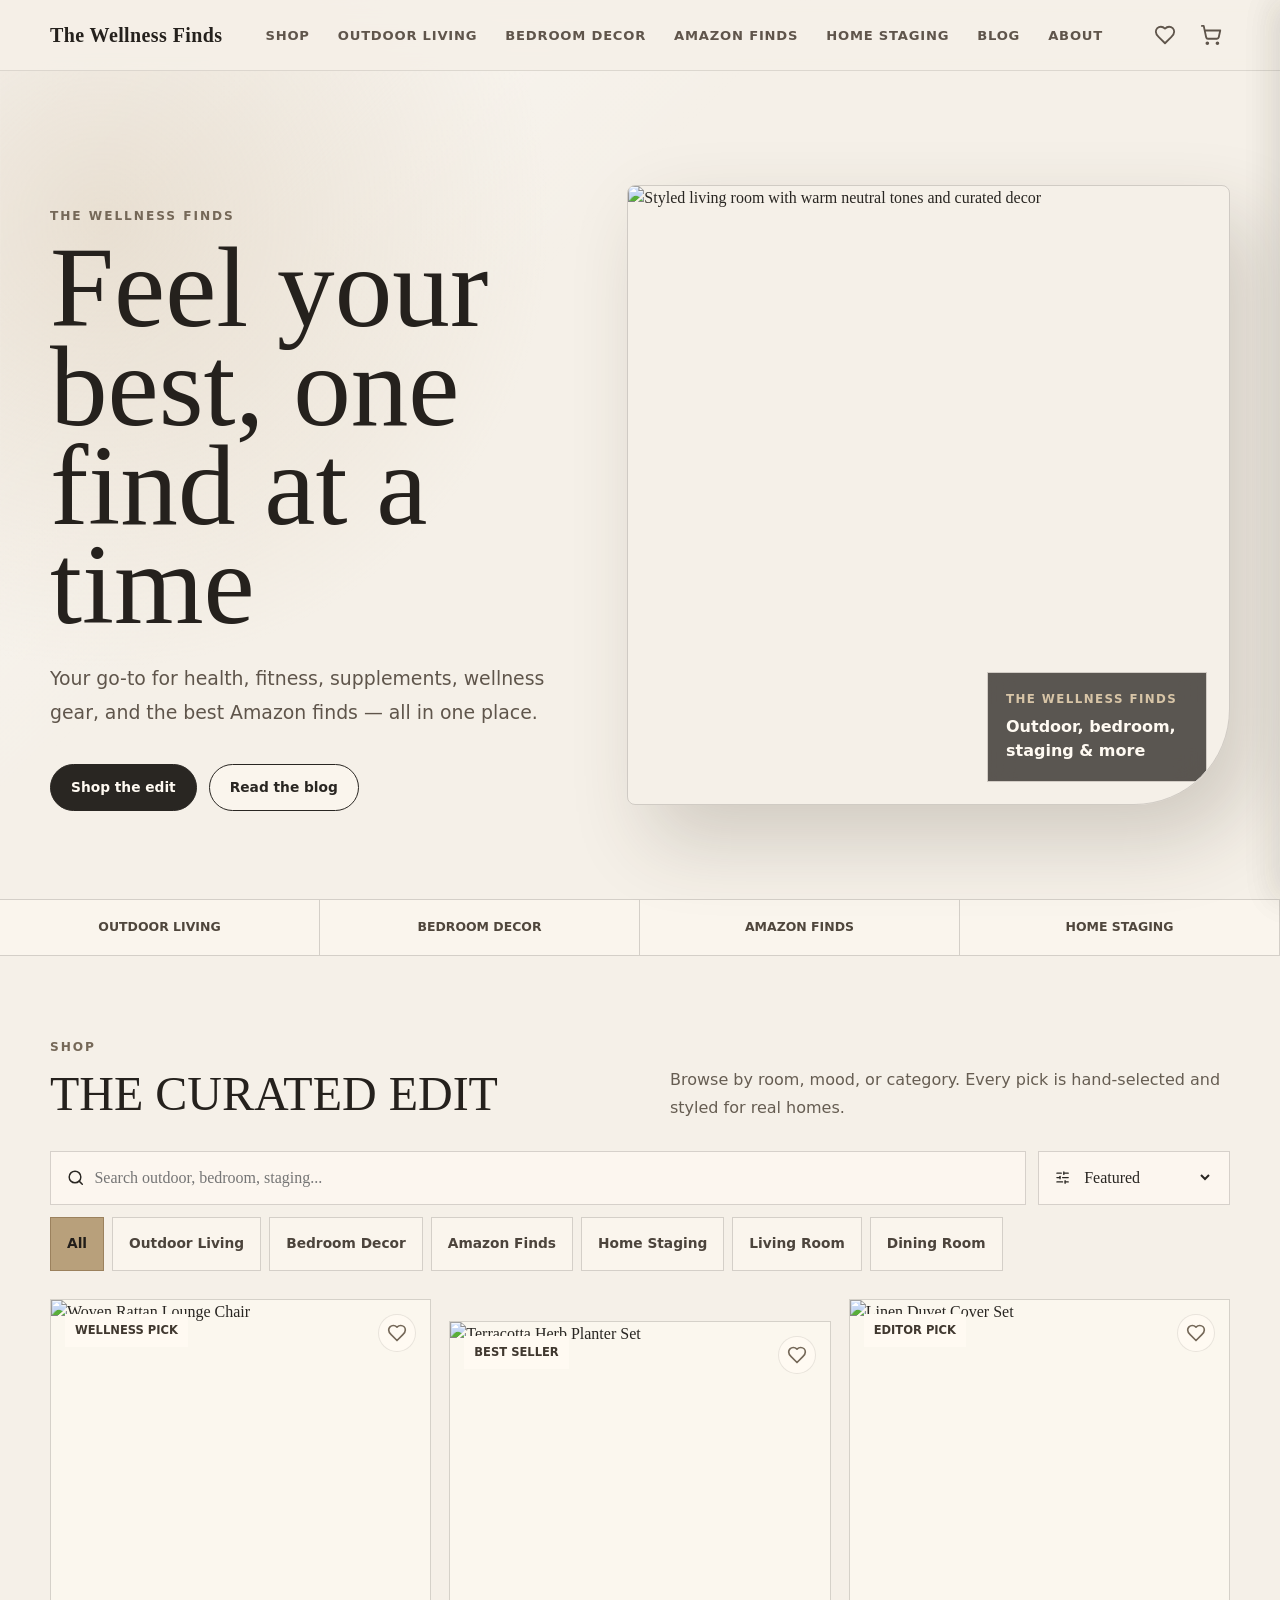
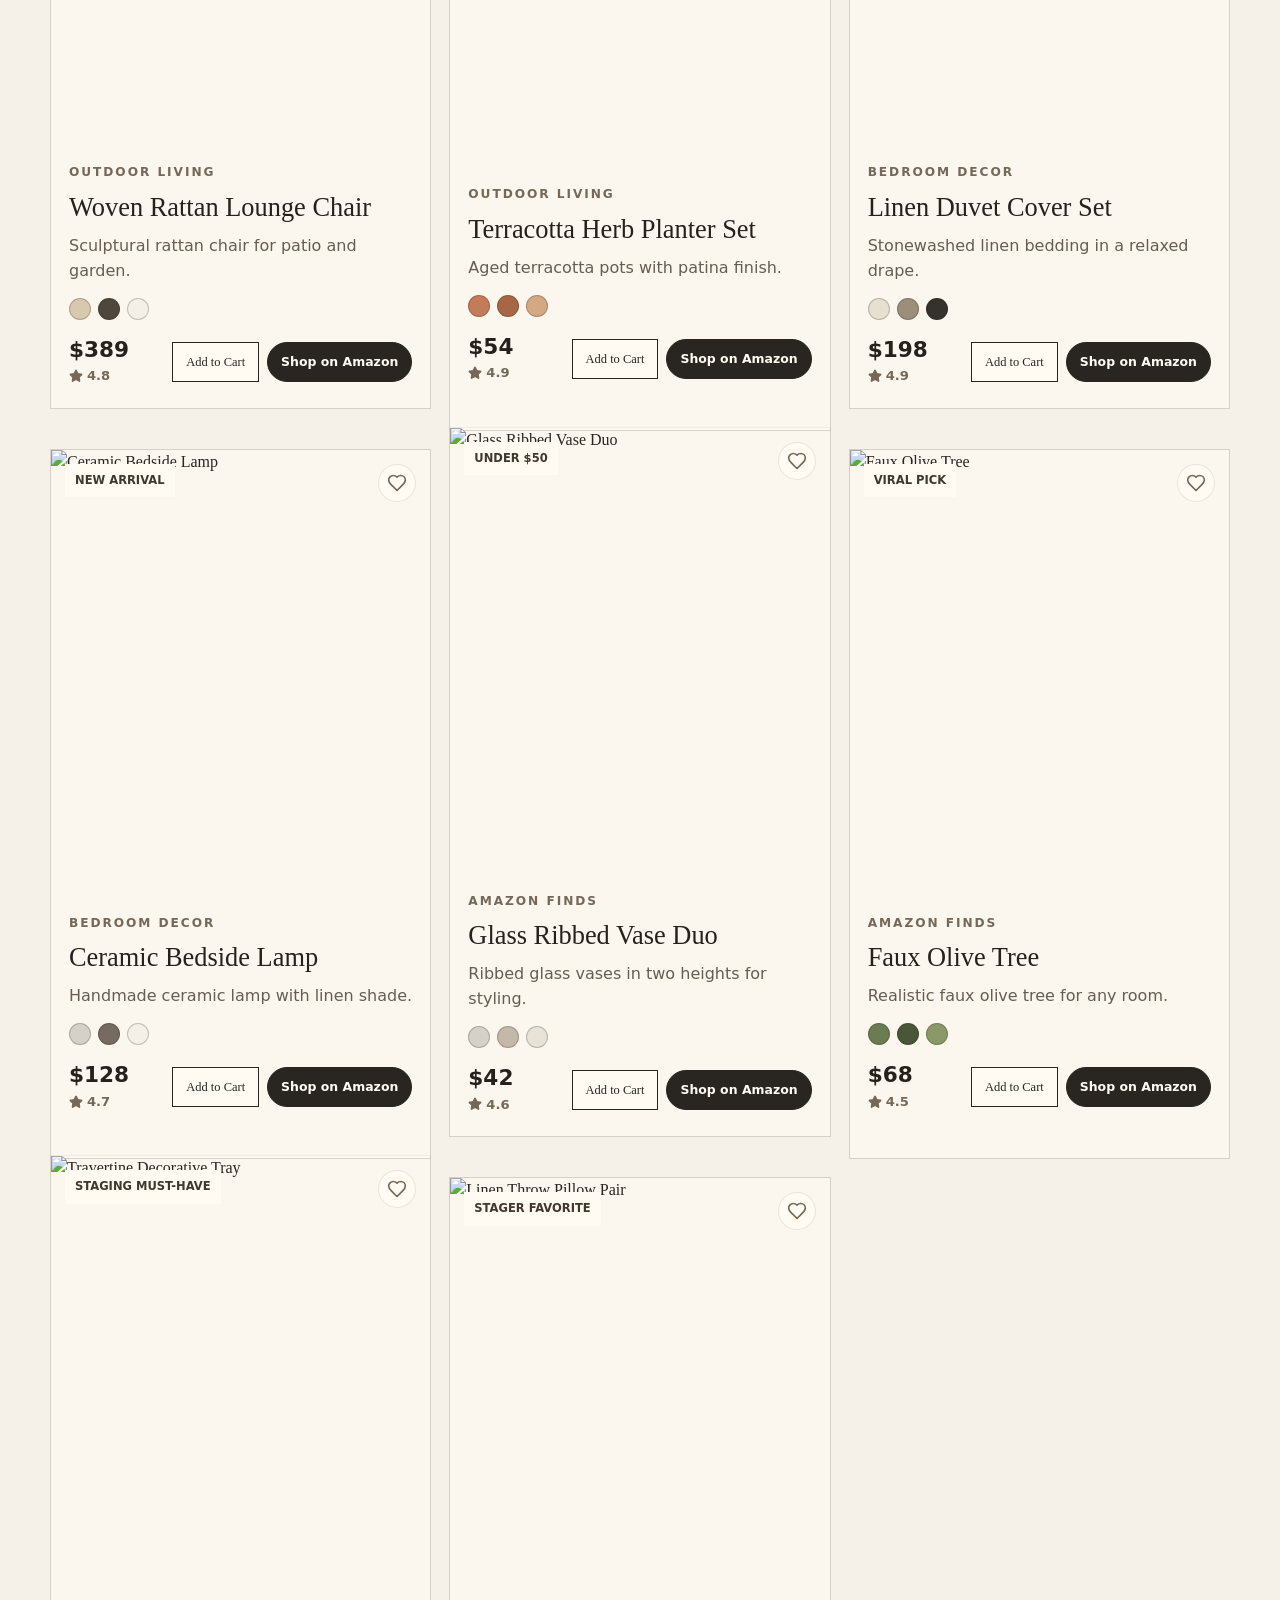
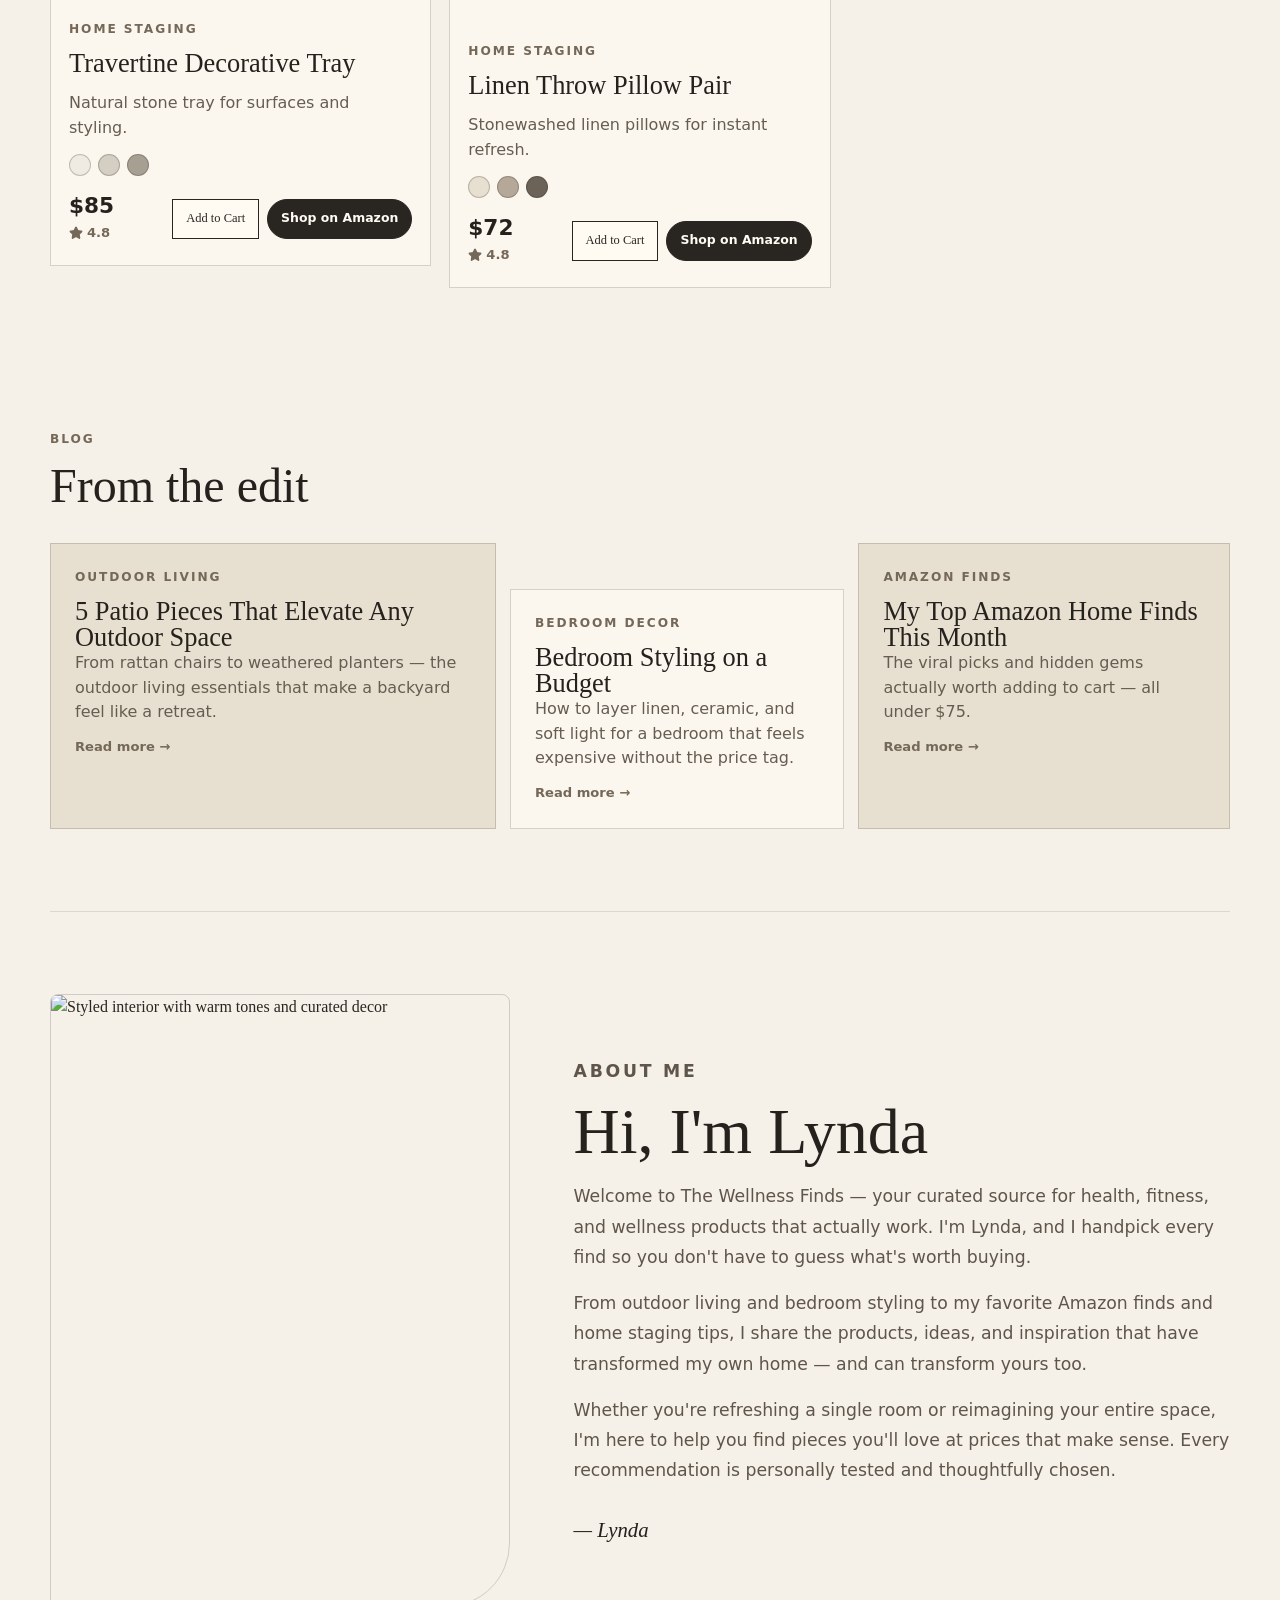
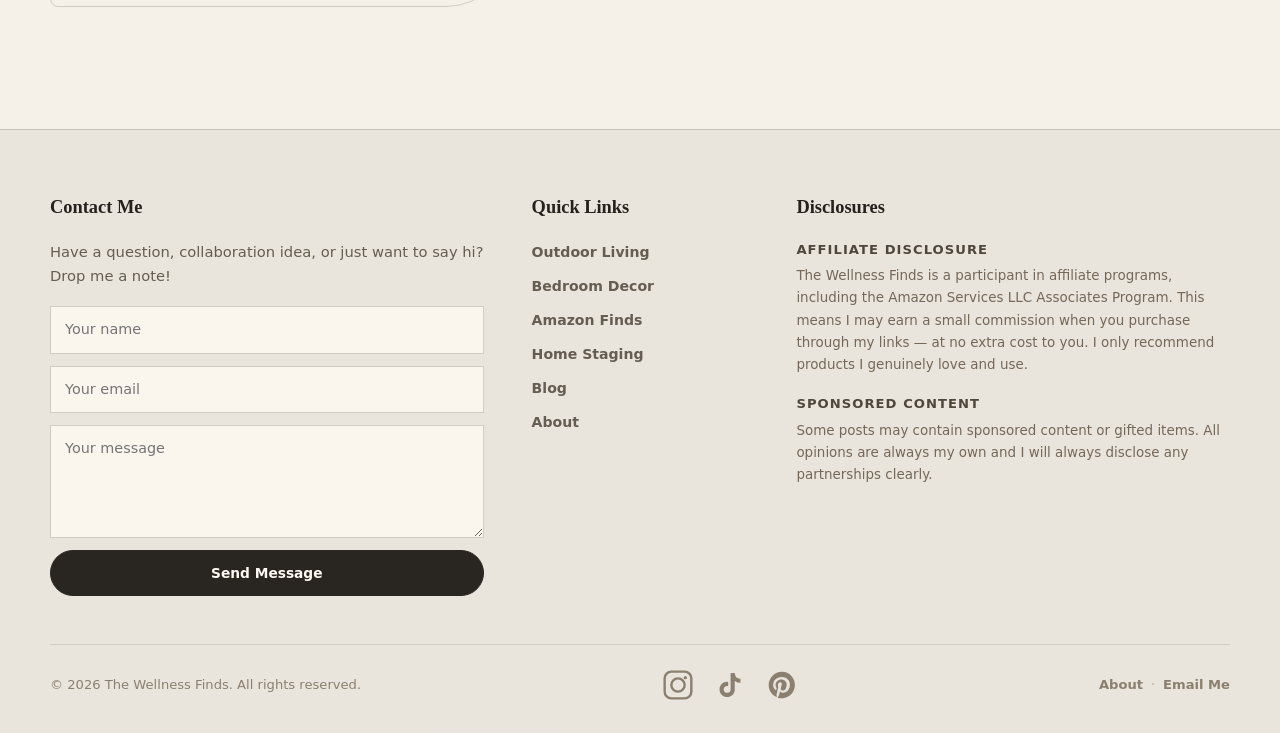
==== commit 6e615aea: "Rebrand: The Addison Edit → The Wellness Finds (health & fitness)" ====
--- a/index.html
+++ b/index.html
@@ -4,20 +4,20 @@
   <meta charset="utf-8" />
   <meta name="viewport" content="width=device-width, initial-scale=1" />
   <meta name="p:domain_verify" content="4aaa7862e7f8c698b3f4a7b4d6f11ff3" />
-  <title>The Addison Edit | Home &amp; Lifestyle</title>
-  <meta name="description" content="The Addison Edit — curated picks for outdoor living, bedroom decor, Amazon finds, and home staging inspiration." />
+  <title>The Wellness Finds | Home &amp; Lifestyle</title>
+  <meta name="description" content="The Wellness Finds — curated health, fitness and wellness finds — supplements, gear, and healthy living picks." />
 
   <!-- Open Graph -->
-  <meta property="og:title" content="The Addison Edit | Home &amp; Lifestyle" />
+  <meta property="og:title" content="The Wellness Finds | Home &amp; Lifestyle" />
   <meta property="og:description" content="Curated picks for outdoor living, bedroom decor, Amazon finds, and home staging inspiration." />
   <meta property="og:url" content="https://lyndacohn.com" />
   <meta property="og:type" content="website" />
-  <meta property="og:site_name" content="The Addison Edit" />
+  <meta property="og:site_name" content="The Wellness Finds" />
   <meta property="og:image" content="https://images.unsplash.com/photo-1618220179428-22790b461013?auto=format&fit=crop&w=1200&q=84" />
 
   <!-- Twitter Card -->
   <meta name="twitter:card" content="summary_large_image" />
-  <meta name="twitter:title" content="The Addison Edit | Home &amp; Lifestyle" />
+  <meta name="twitter:title" content="The Wellness Finds | Home &amp; Lifestyle" />
   <meta name="twitter:description" content="Curated picks for outdoor living, bedroom decor, Amazon finds, and home staging inspiration." />
   <meta name="twitter:image" content="https://images.unsplash.com/photo-1618220179428-22790b461013?auto=format&fit=crop&w=1200&q=84" />
 
@@ -26,20 +26,32 @@
   <!-- Favicon -->
   <link rel="icon" href="/favicon.svg" type="image/svg+xml" />
   <link rel="apple-touch-icon" href="/apple-touch-icon.png" />
+
   <!-- Structured Data -->
   <script type="application/ld+json">
   {
     "@context": "https://schema.org",
     "@type": "WebSite",
-    "name": "The Addison Edit",
+    "name": "The Wellness Finds",
     "description": "Curated picks for outdoor living, bedroom decor, Amazon finds, and home staging inspiration.",
     "url": "https://lyndacohn.com",
     "author": {
       "@type": "Person",
-      "name": "Addison"
+      "name": "Lynda"
     }
   }
   </script>
+
+  <!-- Pinterest Tag -->
+  <script>
+    !function(e){if(!window.pintrk){window.pintrk=function(){window.pintrk.queue.push(Array.prototype.slice.call(arguments))};var n=window.pintrk;n.queue=[],n.version="3.0";var t=document.createElement("script");t.async=!0,t.src=e;var r=document.getElementsByTagName("script")[0];r.parentNode.insertBefore(t,r)}}("https://s.pinimg.com/ct/core.js");
+    pintrk('load', 'INSERT_YOUR_TAG_ID_HERE');
+    pintrk('page');
+  </script>
+  <noscript>
+    <img height="1" width="1" style="display:none;" alt="" src="https://ct.pinterest.com/v3/?tid=INSERT_YOUR_TAG_ID_HERE&noscript=1" />
+  </noscript>
+  <!-- End Pinterest Tag -->
 
   <link rel="preload" as="image" href="https://images.unsplash.com/photo-1618220179428-22790b461013?auto=format&fit=crop&w=1300&q=84" />
   <link rel="stylesheet" href="/style.css" />
@@ -48,7 +60,7 @@
 
 <header class="site-header">
   <nav class="site-nav">
-    <a class="site-logo" href="/">The Addison Edit</a>
+    <a class="site-logo" href="/">The Wellness Finds</a>
     <ul class="nav-links">
       <li><a href="#shop">Shop</a></li>
       <li><a href="#outdoor-living">Outdoor Living</a></li>
@@ -80,18 +92,18 @@
   <!-- Hero -->
   <section class="hero-shell">
     <div class="hero-copy">
-      <p class="eyebrow">The Addison Edit</p>
-      <h1>Curated living, one room at a time</h1>
-      <p>Your go-to for outdoor living, bedroom decor, staging tips, and the best finds — all in one place.</p>
+      <p class="eyebrow">The Wellness Finds</p>
+      <h1>Feel your best, one find at a time</h1>
+      <p>Your go-to for health, fitness, supplements, wellness gear, and the best Amazon finds — all in one place.</p>
       <div class="hero-actions">
         <a href="#shop" class="button-primary">Shop the edit</a>
         <a href="#blog" class="button-secondary">Read the blog</a>
       </div>
     </div>
-    <div class="hero-image-wrap" aria-label="Curated home styling by The Addison Edit">
+    <div class="hero-image-wrap" aria-label="Curated home styling by The Wellness Finds">
       <img src="https://images.unsplash.com/photo-1618220179428-22790b461013?auto=format&fit=crop&w=1300&q=84" alt="Styled living room with warm neutral tones and curated decor" />
       <div class="hero-note">
-        <span>The Addison Edit</span>
+        <span>The Wellness Finds</span>
         <strong>Outdoor, bedroom, staging &amp; more</strong>
       </div>
     </div>
@@ -158,7 +170,7 @@
       <article class="product-card" data-product-id="1">
         <div class="product-media">
           <img src="https://images.unsplash.com/photo-1600210492493-0946911f159a?auto=format&fit=crop&w=1100&q=82" alt="Woven Rattan Lounge Chair" />
-          <span>Addison pick</span>
+          <span>Wellness pick</span>
           <button type="button" class="wishlist-btn" aria-label="Save to wishlist"><svg xmlns="http://www.w3.org/2000/svg" width="20" height="20" viewBox="0 0 24 24" fill="none" stroke="currentColor" stroke-width="2" stroke-linecap="round" stroke-linejoin="round"><path d="M19 14c1.49-1.46 3-3.21 3-5.5A5.5 5.5 0 0 0 16.5 3c-1.76 0-3 .5-4.5 2-1.5-1.5-2.74-2-4.5-2A5.5 5.5 0 0 0 2 8.5c0 2.3 1.5 4.05 3 5.5l7 7Z"/></svg></button>
         </div>
         <div class="product-card-body">
@@ -466,12 +478,12 @@
       </div>
       <div class="about-content">
         <p class="eyebrow">About Me</p>
-        <h2>Hi, I'm Addison</h2>
-        <p>Welcome to The Addison Edit — a curated corner of the internet where home meets lifestyle. I'm passionate about creating beautiful, livable spaces that feel both intentional and effortless.</p>
+        <h2>Hi, I'm Lynda</h2>
+        <p>Welcome to The Wellness Finds — your curated source for health, fitness, and wellness products that actually work. I'm Lynda, and I handpick every find so you don't have to guess what's worth buying.</p>
         <p>From outdoor living and bedroom styling to my favorite Amazon finds and home staging tips, I share the products, ideas, and inspiration that have transformed my own home — and can transform yours too.</p>
         <p>Whether you're refreshing a single room or reimagining your entire space, I'm here to help you find pieces you'll love at prices that make sense. Every recommendation is personally tested and thoughtfully chosen.</p>
         <div class="about-signature">
-          <span>— Addison</span>
+          <span>— Lynda</span>
         </div>
       </div>
     </div>
@@ -485,7 +497,7 @@
       <div class="footer-col footer-contact">
         <h3>Contact Me</h3>
         <p>Have a question, collaboration idea, or just want to say hi? Drop me a note!</p>
-        <form name="contact" method="POST" data-netlify="true" netlify-honeypot="bot-field" action="/thank-you" class="contact-form">
+        <form action='/thank-you' class='contact-form' method='POST' name='contact'>
           <input type="hidden" name="form-name" value="contact" />
           <p style="display:none"><label>Don't fill this out: <input name="bot-field" /></label></p>
           <input type="text" placeholder="Your name" required name="name" />
@@ -509,7 +521,7 @@
         <h3>Disclosures</h3>
         <div class="footer-disclosure">
           <h4>Affiliate Disclosure</h4>
-          <p>The Addison Edit is a participant in affiliate programs, including the Amazon Services LLC Associates Program. This means I may earn a small commission when you purchase through my links — at no extra cost to you. I only recommend products I genuinely love and use.</p>
+          <p>The Wellness Finds is a participant in affiliate programs, including the Amazon Services LLC Associates Program. This means I may earn a small commission when you purchase through my links — at no extra cost to you. I only recommend products I genuinely love and use.</p>
         </div>
         <div class="footer-disclosure">
           <h4>Sponsored Content</h4>
@@ -518,15 +530,15 @@
       </div>
     </div>
     <div class="footer-bottom">
-      <p>&copy; 2026 The Addison Edit. All rights reserved.</p>
+      <p>&copy; 2026 The Wellness Finds. All rights reserved.</p>
       <div class="footer-social">
-        <a href="https://www.instagram.com/theaddisonedit" target="_blank" rel="noopener noreferrer" aria-label="Instagram">
+        <a href="https://www.instagram.com/thewellnessfinds" target="_blank" rel="noopener noreferrer" aria-label="Instagram">
           <svg width="32" height="32" viewBox="0 0 24 24" fill="none" stroke="currentColor" stroke-width="1.8" stroke-linecap="round" stroke-linejoin="round"><rect x="2" y="2" width="20" height="20" rx="5"></rect><circle cx="12" cy="12" r="5"></circle><circle cx="17.5" cy="6.5" r="1.2" fill="currentColor" stroke="none"></circle></svg>
         </a>
-        <a href="https://www.tiktok.com/@theaddisonedit" target="_blank" rel="noopener noreferrer" aria-label="TikTok">
+        <a href="https://www.tiktok.com/@thewellnessfinds" target="_blank" rel="noopener noreferrer" aria-label="TikTok">
           <svg width="32" height="32" viewBox="0 0 24 24" fill="currentColor"><path d="M16.6 5.82A4.28 4.28 0 0 1 15.54 3h-3.09v12.4a2.59 2.59 0 0 1-2.59 2.5c-1.42 0-2.6-1.16-2.6-2.6 0-1.72 1.66-3.01 3.37-2.48V9.66c-3.45-.46-6.47 2.22-6.47 5.64 0 3.07 2.52 5.7 5.7 5.7 3.15 0 5.7-2.55 5.7-5.7V9.01a7.35 7.35 0 0 0 4.3 1.38V7.3s-1.88.09-3.86-1.48z"></path></svg>
         </a>
-        <a href="https://www.pinterest.com/theaddisonedit" target="_blank" rel="noopener noreferrer" aria-label="Pinterest">
+        <a href="https://www.pinterest.com/TheEditDesign" target="_blank" rel="noopener noreferrer" aria-label="Pinterest">
           <svg width="32" height="32" viewBox="0 0 24 24" fill="currentColor"><path d="M12 2C6.48 2 2 6.48 2 12c0 4.12 2.5 7.64 6.06 9.17-.08-.75-.16-1.92.03-2.74.17-.74 1.12-4.74 1.12-4.74s-.29-.57-.29-1.42c0-1.33.77-2.32 1.73-2.32.82 0 1.21.61 1.21 1.34 0 .82-.52 2.05-.79 3.19-.22.95.47 1.72 1.41 1.72 1.69 0 2.99-1.78 2.99-4.37 0-2.28-1.64-3.88-3.98-3.88-2.71 0-4.3 2.03-4.3 4.13 0 .82.31 1.69.71 2.17.08.1.09.18.07.28-.07.3-.24.95-.27 1.08-.04.18-.14.22-.33.13-1.23-.57-2-2.38-2-3.82 0-3.11 2.26-5.96 6.52-5.96 3.42 0 6.08 2.44 6.08 5.7 0 3.4-2.14 6.13-5.12 6.13-1 0-1.94-.52-2.26-1.13l-.62 2.34c-.22.86-.82 1.93-1.22 2.59.92.28 1.9.44 2.92.44 5.52 0 10-4.48 10-10S17.52 2 12 2z"></path></svg>
         </a>
       </div>
@@ -644,8 +656,8 @@
 
   // ---- Cart & Wishlist ----
 
-  var cart = JSON.parse(localStorage.getItem('lynda-cart') || '[]');
-  var wishlist = JSON.parse(localStorage.getItem('lynda-wishlist') || '[]');
+  var cart = JSON.parse(localStorage.getItem('wellness-cart') || '[]');
+  var wishlist = JSON.parse(localStorage.getItem('wellness-wishlist') || '[]');
 
   var overlay = document.getElementById('drawer-overlay');
   var cartDrawer = document.getElementById('cart-drawer');
@@ -666,8 +678,8 @@
     return { id: id, name: name, price: price, img: img, link: link };
   }
 
-  function saveCart() { localStorage.setItem('lynda-cart', JSON.stringify(cart)); }
-  function saveWishlist() { localStorage.setItem('lynda-wishlist', JSON.stringify(wishlist)); }
+  function saveCart() { localStorage.setItem('wellness-cart', JSON.stringify(cart)); }
+  function saveWishlist() { localStorage.setItem('wellness-wishlist', JSON.stringify(wishlist)); }
 
   function updateBadges() {
     if (cart.length > 0) {
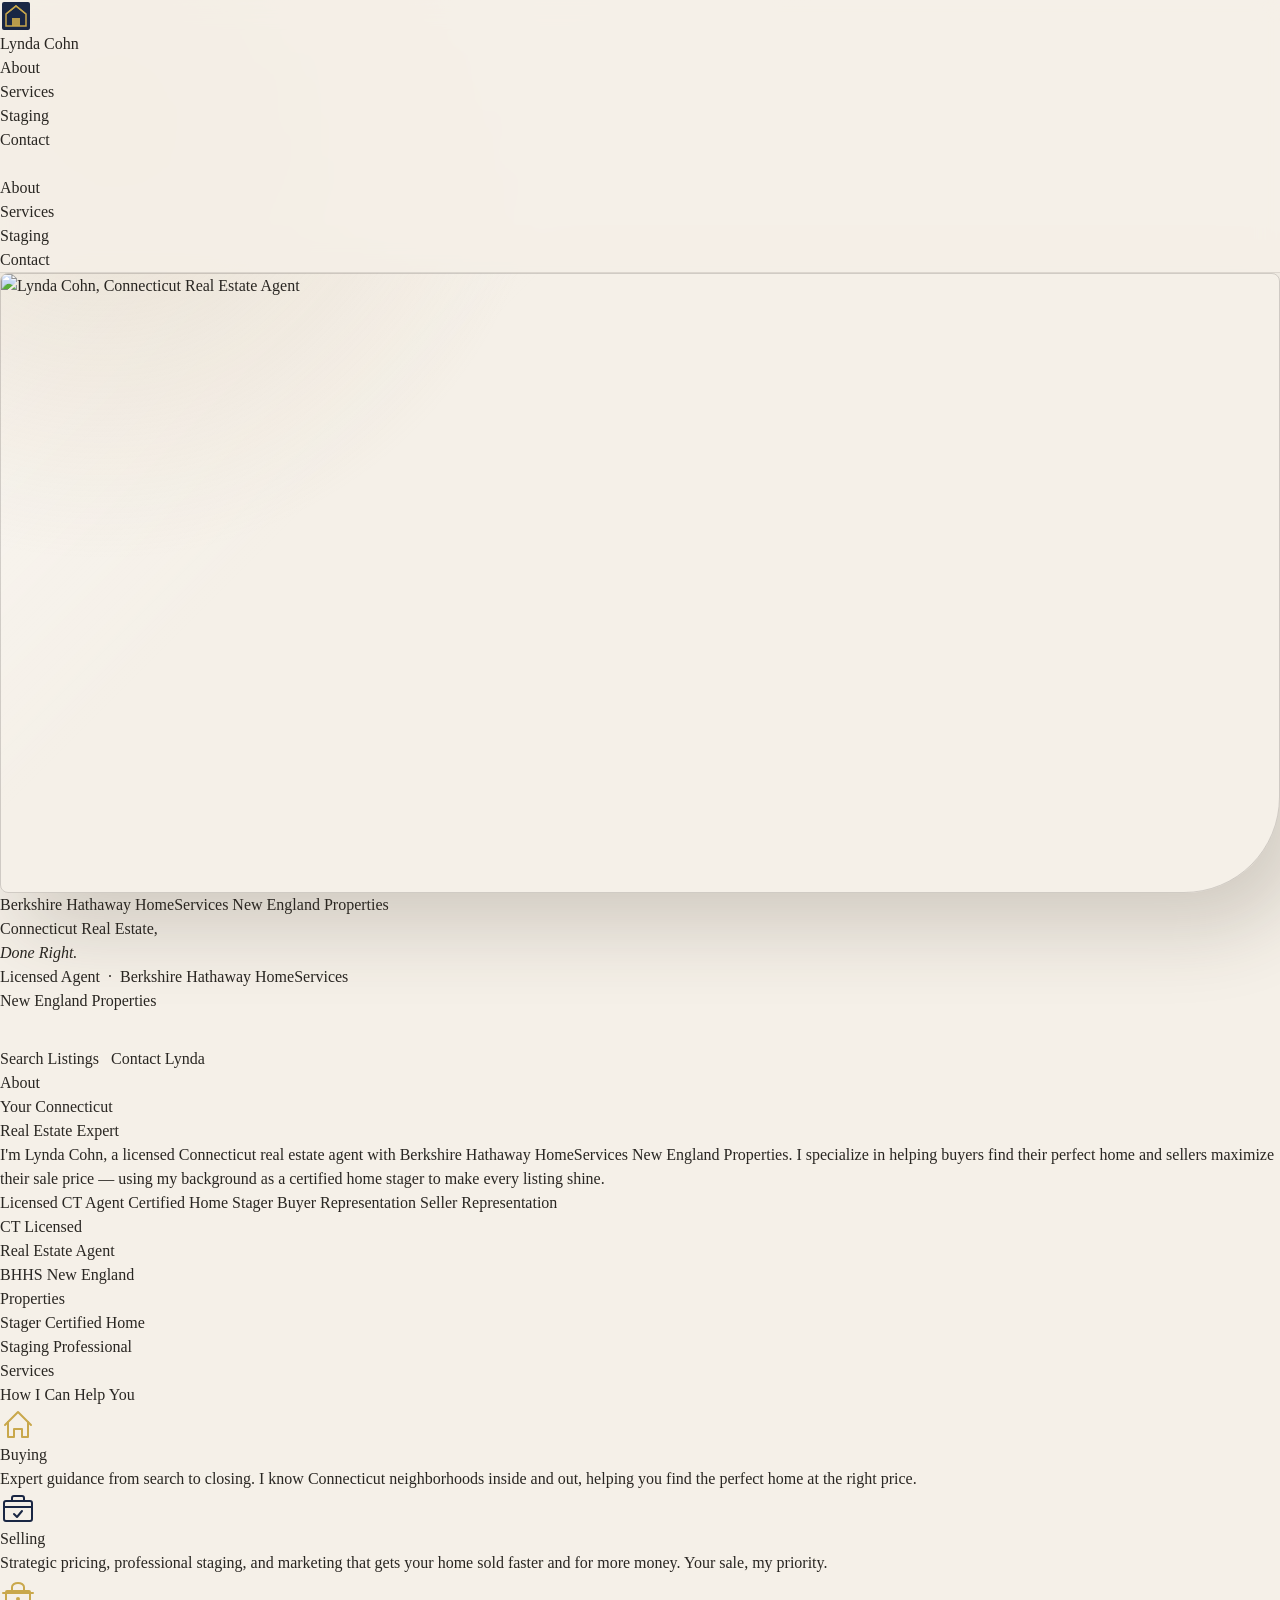
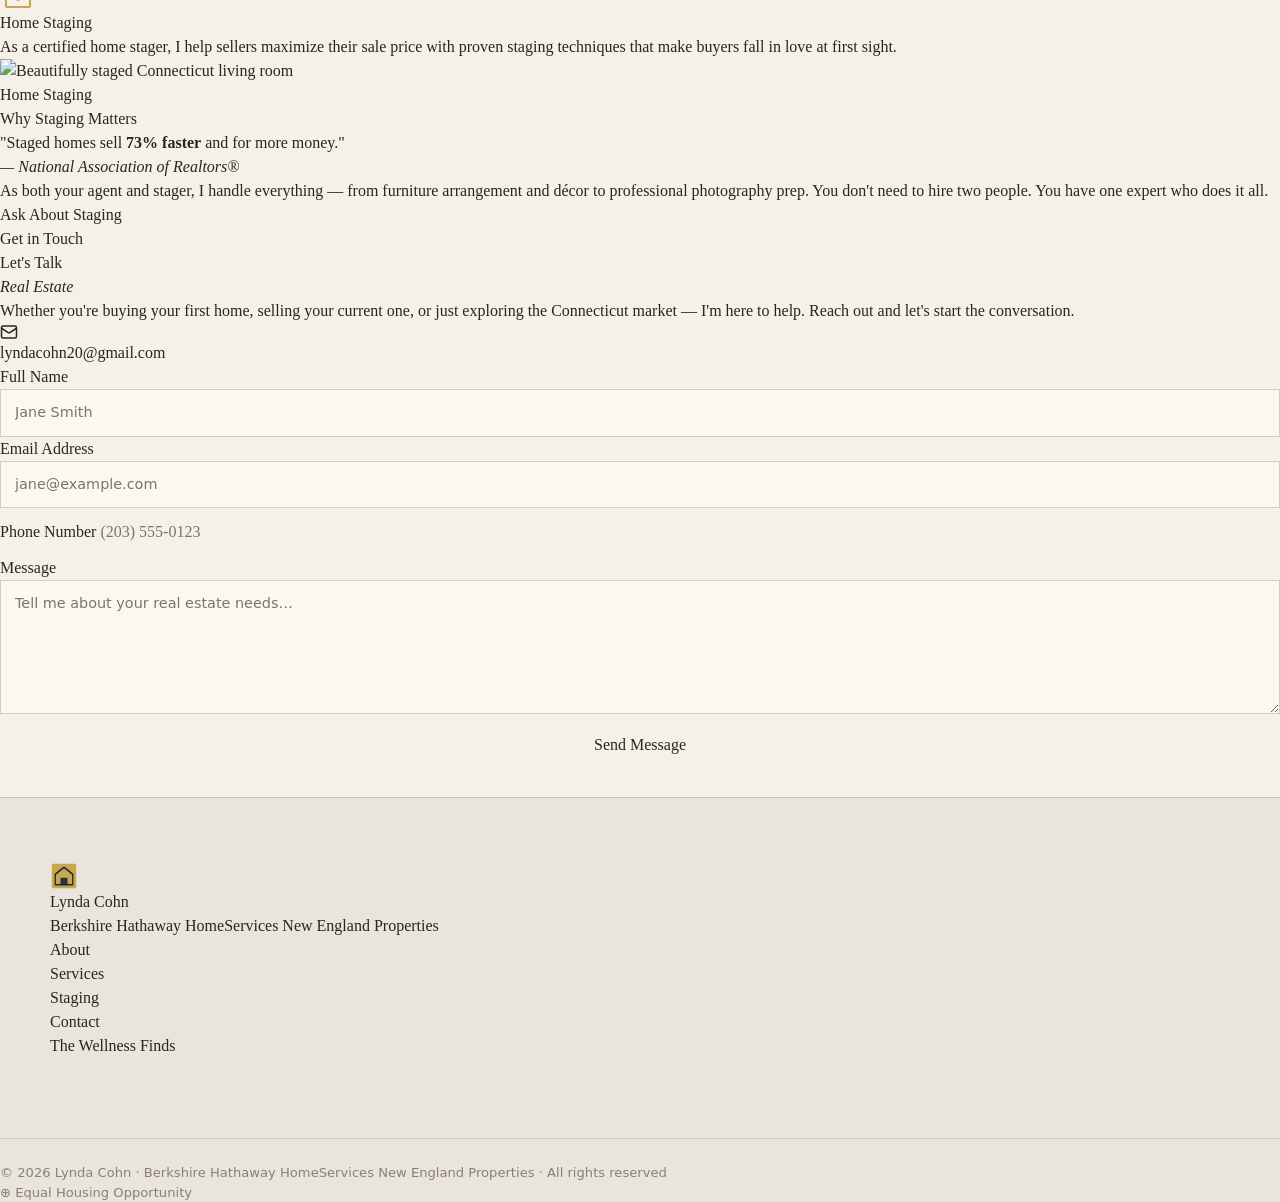
==== commit 8dd90ef2: "Rebrand: lyndacohn.com → real estate page with Lynda's photo" ====
--- a/index.html
+++ b/index.html
@@ -1,873 +1,380 @@
 <!DOCTYPE html>
-<html lang="en">
+<html lang="en" data-theme="light">
 <head>
-  <meta charset="utf-8" />
-  <meta name="viewport" content="width=device-width, initial-scale=1" />
-  <meta name="p:domain_verify" content="4aaa7862e7f8c698b3f4a7b4d6f11ff3" />
-  <title>The Wellness Finds | Home &amp; Lifestyle</title>
-  <meta name="description" content="The Wellness Finds — curated health, fitness and wellness finds — supplements, gear, and healthy living picks." />
+  <meta charset="UTF-8" />
+  <meta name="viewport" content="width=device-width, initial-scale=1.0" />
+  <title>Lynda Cohn | Connecticut Real Estate Agent | Berkshire Hathaway</title>
+  <meta name="description" content="Lynda Cohn is a licensed Connecticut real estate agent with Berkshire Hathaway HomeServices New England Properties. Specializing in buying, selling, and home staging." />
+  <link rel="canonical" href="https://lyndacohn.com/" />
 
   <!-- Open Graph -->
-  <meta property="og:title" content="The Wellness Finds | Home &amp; Lifestyle" />
-  <meta property="og:description" content="Curated picks for outdoor living, bedroom decor, Amazon finds, and home staging inspiration." />
-  <meta property="og:url" content="https://lyndacohn.com" />
   <meta property="og:type" content="website" />
-  <meta property="og:site_name" content="The Wellness Finds" />
-  <meta property="og:image" content="https://images.unsplash.com/photo-1618220179428-22790b461013?auto=format&fit=crop&w=1200&q=84" />
+  <meta property="og:url" content="https://lyndacohn.com/" />
+  <meta property="og:title" content="Lynda Cohn | Connecticut Real Estate Agent | Berkshire Hathaway" />
+  <meta property="og:description" content="Lynda Cohn is a licensed Connecticut real estate agent with Berkshire Hathaway HomeServices New England Properties. Specializing in buying, selling, and home staging." />
+  <meta property="og:image" content="https://lyndacohn.com/og-image.jpg" />
+  <meta property="og:locale" content="en_US" />
+  <meta property="og:site_name" content="Lynda Cohn Real Estate" />
 
   <!-- Twitter Card -->
   <meta name="twitter:card" content="summary_large_image" />
-  <meta name="twitter:title" content="The Wellness Finds | Home &amp; Lifestyle" />
-  <meta name="twitter:description" content="Curated picks for outdoor living, bedroom decor, Amazon finds, and home staging inspiration." />
-  <meta name="twitter:image" content="https://images.unsplash.com/photo-1618220179428-22790b461013?auto=format&fit=crop&w=1200&q=84" />
-
-  <link rel="canonical" href="https://lyndacohn.com/" />
-
-  <!-- Favicon -->
-  <link rel="icon" href="/favicon.svg" type="image/svg+xml" />
-  <link rel="apple-touch-icon" href="/apple-touch-icon.png" />
-
-  <!-- Structured Data -->
+  <meta name="twitter:title" content="Lynda Cohn | Connecticut Real Estate Agent" />
+  <meta name="twitter:description" content="Licensed Connecticut real estate agent with Berkshire Hathaway HomeServices New England Properties." />
+
+  <!-- Fonts -->
+  <link rel="preconnect" href="https://fonts.googleapis.com" />
+  <link rel="preconnect" href="https://fonts.gstatic.com" crossorigin />
+  <link href="https://fonts.googleapis.com/css2?family=Playfair+Display:ital,wght@0,400;0,500;0,600;0,700;1,400;1,500&family=Inter:wght@300;400;500;600&display=swap" rel="stylesheet" />
+
+  <link rel="stylesheet" href="style.css" />
+
+  <!-- JSON-LD Structured Data -->
   <script type="application/ld+json">
   {
     "@context": "https://schema.org",
-    "@type": "WebSite",
-    "name": "The Wellness Finds",
-    "description": "Curated picks for outdoor living, bedroom decor, Amazon finds, and home staging inspiration.",
-    "url": "https://lyndacohn.com",
-    "author": {
-      "@type": "Person",
-      "name": "Lynda"
-    }
+    "@type": "RealEstateAgent",
+    "name": "Lynda Cohn",
+    "jobTitle": "Licensed Real Estate Agent",
+    "worksFor": {
+      "@type": "RealEstateAgent",
+      "name": "Berkshire Hathaway HomeServices New England Properties",
+      "url": "https://www.bhhsne.com"
+    },
+    "email": "lyndacohn20@gmail.com",
+    "url": "https://lyndacohn.com/",
+    "areaServed": {
+      "@type": "State",
+      "name": "Connecticut"
+    },
+    "knowsAbout": [
+      "Home Staging",
+      "Buyer Representation",
+      "Seller Representation",
+      "Connecticut Real Estate"
+    ],
+    "description": "Licensed Connecticut real estate agent with Berkshire Hathaway HomeServices New England Properties, specializing in buying, selling, and certified home staging."
   }
   </script>
-
-  <!-- Pinterest Tag -->
-  <script>
-    !function(e){if(!window.pintrk){window.pintrk=function(){window.pintrk.queue.push(Array.prototype.slice.call(arguments))};var n=window.pintrk;n.queue=[],n.version="3.0";var t=document.createElement("script");t.async=!0,t.src=e;var r=document.getElementsByTagName("script")[0];r.parentNode.insertBefore(t,r)}}("https://s.pinimg.com/ct/core.js");
-    pintrk('load', 'INSERT_YOUR_TAG_ID_HERE');
-    pintrk('page');
-  </script>
-  <noscript>
-    <img height="1" width="1" style="display:none;" alt="" src="https://ct.pinterest.com/v3/?tid=INSERT_YOUR_TAG_ID_HERE&noscript=1" />
-  </noscript>
-  <!-- End Pinterest Tag -->
-
-  <link rel="preload" as="image" href="https://images.unsplash.com/photo-1618220179428-22790b461013?auto=format&fit=crop&w=1300&q=84" />
-  <link rel="stylesheet" href="/style.css" />
 </head>
 <body>
 
-<header class="site-header">
-  <nav class="site-nav">
-    <a class="site-logo" href="/">The Wellness Finds</a>
-    <ul class="nav-links">
-      <li><a href="#shop">Shop</a></li>
-      <li><a href="#outdoor-living">Outdoor Living</a></li>
-      <li><a href="#bedroom-decor">Bedroom Decor</a></li>
-      <li><a href="#amazon-finds">Amazon Finds</a></li>
-      <li><a href="#home-staging">Home Staging</a></li>
-      <li><a href="#blog">Blog</a></li>
-      <li><a href="#about">About</a></li>
-    </ul>
-    <button type="button" class="nav-hamburger" id="nav-hamburger" aria-label="Toggle menu" aria-expanded="false">
-      <svg xmlns="http://www.w3.org/2000/svg" width="24" height="24" viewBox="0 0 24 24" fill="none" stroke="currentColor" stroke-width="2" stroke-linecap="round" stroke-linejoin="round" class="hamburger-icon"><path d="M4 6h16"/><path d="M4 12h16"/><path d="M4 18h16"/></svg>
-      <svg xmlns="http://www.w3.org/2000/svg" width="24" height="24" viewBox="0 0 24 24" fill="none" stroke="currentColor" stroke-width="2" stroke-linecap="round" stroke-linejoin="round" class="close-icon"><path d="M18 6 6 18"/><path d="m6 6 12 12"/></svg>
-    </button>
-    <div class="nav-actions">
-      <button type="button" class="nav-icon-btn" id="wishlist-toggle" aria-label="Saved items">
-        <svg xmlns="http://www.w3.org/2000/svg" width="22" height="22" viewBox="0 0 24 24" fill="none" stroke="currentColor" stroke-width="2" stroke-linecap="round" stroke-linejoin="round"><path d="M19 14c1.49-1.46 3-3.21 3-5.5A5.5 5.5 0 0 0 16.5 3c-1.76 0-3 .5-4.5 2-1.5-1.5-2.74-2-4.5-2A5.5 5.5 0 0 0 2 8.5c0 2.3 1.5 4.05 3 5.5l7 7Z"/></svg>
-        <span class="icon-badge" id="wishlist-count"></span>
-      </button>
-      <button type="button" class="nav-icon-btn" id="cart-toggle" aria-label="Cart">
-        <svg xmlns="http://www.w3.org/2000/svg" width="22" height="22" viewBox="0 0 24 24" fill="none" stroke="currentColor" stroke-width="2" stroke-linecap="round" stroke-linejoin="round"><circle cx="8" cy="21" r="1"/><circle cx="19" cy="21" r="1"/><path d="M2.05 2.05h2l2.66 12.42a2 2 0 0 0 2 1.58h9.78a2 2 0 0 0 1.95-1.57l1.65-7.43H5.12"/></svg>
-        <span class="icon-badge" id="cart-count"></span>
+  <!-- ===== HEADER ===== -->
+  <header class="site-header" id="top">
+    <div class="header-inner">
+      <a href="#top" class="logo" aria-label="Lynda Cohn — Home">
+        <svg class="logo-mark" width="32" height="32" viewBox="0 0 32 32" fill="none" aria-hidden="true">
+          <rect x="2" y="2" width="28" height="28" rx="2" fill="#1a2744"/>
+          <path d="M16 6 L26 14 L26 26 L6 26 L6 14 Z" fill="none" stroke="#c9a84c" stroke-width="1.5"/>
+          <path d="M6 14 L16 6 L26 14" fill="none" stroke="#c9a84c" stroke-width="1.5"/>
+          <rect x="12" y="18" width="8" height="8" fill="#c9a84c" opacity="0.9"/>
+        </svg>
+        <span class="logo-text">Lynda Cohn</span>
+      </a>
+
+      <nav class="main-nav" aria-label="Main navigation">
+        <ul role="list">
+          <li><a href="#about">About</a></li>
+          <li><a href="#services">Services</a></li>
+          <li><a href="#staging">Staging</a></li>
+          <li><a href="#contact" class="nav-cta">Contact</a></li>
+        </ul>
+      </nav>
+
+      <button class="hamburger" aria-label="Open menu" aria-expanded="false" aria-controls="mobile-nav">
+        <span></span><span></span><span></span>
       </button>
     </div>
-  </nav>
-</header>
-
-<main>
-
-  <!-- Hero -->
-  <section class="hero-shell">
-    <div class="hero-copy">
-      <p class="eyebrow">The Wellness Finds</p>
-      <h1>Feel your best, one find at a time</h1>
-      <p>Your go-to for health, fitness, supplements, wellness gear, and the best Amazon finds — all in one place.</p>
-      <div class="hero-actions">
-        <a href="#shop" class="button-primary">Shop the edit</a>
-        <a href="#blog" class="button-secondary">Read the blog</a>
-      </div>
+
+    <!-- Mobile nav -->
+    <div class="mobile-nav" id="mobile-nav" aria-hidden="true">
+      <ul role="list">
+        <li><a href="#about">About</a></li>
+        <li><a href="#services">Services</a></li>
+        <li><a href="#staging">Staging</a></li>
+        <li><a href="#contact">Contact</a></li>
+      </ul>
     </div>
-    <div class="hero-image-wrap" aria-label="Curated home styling by The Wellness Finds">
-      <img src="https://images.unsplash.com/photo-1618220179428-22790b461013?auto=format&fit=crop&w=1300&q=84" alt="Styled living room with warm neutral tones and curated decor" />
-      <div class="hero-note">
-        <span>The Wellness Finds</span>
-        <strong>Outdoor, bedroom, staging &amp; more</strong>
+  </header>
+
+  <main>
+
+    <!-- ===== HERO ===== -->
+    <section class="hero" aria-label="Hero">
+      <div class="hero-image-wrap">
+        <img
+          src="lynda-cohn.jpg"
+          alt="Lynda Cohn, Connecticut Real Estate Agent"
+          class="hero-img"
+          loading="eager"
+          fetchpriority="high"
+        />
+        <div class="hero-overlay"></div>
+      </div>
+
+      <div class="hero-content">
+        <p class="hero-eyebrow">Berkshire Hathaway HomeServices New England Properties</p>
+        <h1 class="hero-headline">Connecticut Real Estate,<br><em>Done Right.</em></h1>
+        <p class="hero-sub">Licensed Agent &nbsp;·&nbsp; Berkshire Hathaway HomeServices<br class="mobile-break"> New England Properties</p>
+        <div class="hero-actions">
+          <a href="https://www.bhhsne.com" target="_blank" rel="noopener noreferrer" class="btn btn-primary">Search Listings</a>
+          <a href="#contact" class="btn btn-outline">Contact Lynda</a>
+        </div>
+      </div>
+    </section>
+
+    <!-- ===== ABOUT ===== -->
+    <section class="about section" id="about" aria-labelledby="about-heading">
+      <div class="container">
+        <div class="about-grid">
+          <div class="about-text">
+            <span class="section-label">About</span>
+            <h2 id="about-heading" class="section-title">Your Connecticut<br>Real Estate Expert</h2>
+            <p class="about-body">I'm Lynda Cohn, a licensed Connecticut real estate agent with Berkshire Hathaway HomeServices New England Properties. I specialize in helping buyers find their perfect home and sellers maximize their sale price — using my background as a certified home stager to make every listing shine.</p>
+            <div class="about-badges">
+              <span class="badge">Licensed CT Agent</span>
+              <span class="badge">Certified Home Stager</span>
+              <span class="badge">Buyer Representation</span>
+              <span class="badge">Seller Representation</span>
+            </div>
+          </div>
+          <div class="about-visual">
+            <div class="about-card">
+              <div class="about-card-accent"></div>
+              <div class="about-card-content">
+                <div class="about-stat">
+                  <span class="stat-number">CT</span>
+                  <span class="stat-label">Licensed<br>Real Estate Agent</span>
+                </div>
+                <hr class="card-divider">
+                <div class="about-stat">
+                  <span class="stat-number">BHHS</span>
+                  <span class="stat-label">New England<br>Properties</span>
+                </div>
+                <hr class="card-divider">
+                <div class="about-stat">
+                  <span class="stat-number">Stager</span>
+                  <span class="stat-label">Certified Home<br>Staging Professional</span>
+                </div>
+              </div>
+            </div>
+          </div>
+        </div>
+      </div>
+    </section>
+
+    <!-- ===== SERVICES ===== -->
+    <section class="services section" id="services" aria-labelledby="services-heading">
+      <div class="container">
+        <div class="section-header">
+          <span class="section-label">Services</span>
+          <h2 id="services-heading" class="section-title">How I Can Help You</h2>
+        </div>
+
+        <div class="services-grid">
+
+          <div class="service-card">
+            <div class="service-icon" aria-hidden="true">
+              <svg width="36" height="36" viewBox="0 0 36 36" fill="none">
+                <path d="M5 18L18 5L31 18" stroke="#c9a84c" stroke-width="2" stroke-linecap="round" stroke-linejoin="round"/>
+                <path d="M8 15V30H14V22H22V30H28V15" stroke="#c9a84c" stroke-width="2" stroke-linecap="round" stroke-linejoin="round"/>
+              </svg>
+            </div>
+            <h3 class="service-title">Buying</h3>
+            <p class="service-desc">Expert guidance from search to closing. I know Connecticut neighborhoods inside and out, helping you find the perfect home at the right price.</p>
+          </div>
+
+          <div class="service-card service-card--featured">
+            <div class="service-icon" aria-hidden="true">
+              <svg width="36" height="36" viewBox="0 0 36 36" fill="none">
+                <rect x="4" y="10" width="28" height="20" rx="2" stroke="#1a2744" stroke-width="2"/>
+                <path d="M4 16H32" stroke="#1a2744" stroke-width="2"/>
+                <path d="M12 10V7C12 5.9 12.9 5 14 5H22C23.1 5 24 5.9 24 7V10" stroke="#1a2744" stroke-width="2"/>
+                <path d="M14 23L17 26L22 20" stroke="#1a2744" stroke-width="2" stroke-linecap="round" stroke-linejoin="round"/>
+              </svg>
+            </div>
+            <h3 class="service-title">Selling</h3>
+            <p class="service-desc">Strategic pricing, professional staging, and marketing that gets your home sold faster and for more money. Your sale, my priority.</p>
+          </div>
+
+          <div class="service-card">
+            <div class="service-icon" aria-hidden="true">
+              <svg width="36" height="36" viewBox="0 0 36 36" fill="none">
+                <rect x="6" y="16" width="24" height="16" rx="1" stroke="#c9a84c" stroke-width="2"/>
+                <path d="M3 18H33" stroke="#c9a84c" stroke-width="2" stroke-linecap="round"/>
+                <path d="M12 16V12C12 9.8 14.7 8 18 8C21.3 8 24 9.8 24 12V16" stroke="#c9a84c" stroke-width="2"/>
+                <circle cx="18" cy="24" r="2" fill="#c9a84c"/>
+              </svg>
+            </div>
+            <h3 class="service-title">Home Staging</h3>
+            <p class="service-desc">As a certified home stager, I help sellers maximize their sale price with proven staging techniques that make buyers fall in love at first sight.</p>
+          </div>
+
+        </div>
+      </div>
+    </section>
+
+    <!-- ===== STAGING / WHY STAGING MATTERS ===== -->
+    <section class="staging-section section" id="staging" aria-labelledby="staging-heading">
+      <div class="staging-bg-wrap">
+        <img
+          src="lynda-cohn.jpg"
+          alt="Beautifully staged Connecticut living room"
+          class="staging-bg-img"
+          loading="lazy"
+        />
+        <div class="staging-overlay"></div>
+      </div>
+      <div class="container staging-content">
+        <div class="staging-text-block">
+          <span class="section-label section-label--light">Home Staging</span>
+          <h2 id="staging-heading" class="section-title section-title--light">Why Staging Matters</h2>
+          <blockquote class="staging-stat">
+            <p>"Staged homes sell <strong>73% faster</strong> and for more money."</p>
+            <cite>— National Association of Realtors®</cite>
+          </blockquote>
+          <p class="staging-body">As both your agent and stager, I handle everything — from furniture arrangement and décor to professional photography prep. You don't need to hire two people. You have one expert who does it all.</p>
+          <a href="#contact" class="btn btn-gold">Ask About Staging</a>
+        </div>
+      </div>
+    </section>
+
+    <!-- ===== CONTACT ===== -->
+    <section class="contact section" id="contact" aria-labelledby="contact-heading">
+      <div class="container">
+        <div class="contact-grid">
+          <div class="contact-intro">
+            <span class="section-label">Get in Touch</span>
+            <h2 id="contact-heading" class="section-title">Let's Talk<br><em>Real Estate</em></h2>
+            <p class="contact-body">Whether you're buying your first home, selling your current one, or just exploring the Connecticut market — I'm here to help. Reach out and let's start the conversation.</p>
+            <a href="mailto:lyndacohn20@gmail.com" class="contact-email">
+              <svg width="18" height="18" viewBox="0 0 24 24" fill="none" stroke="currentColor" stroke-width="2" aria-hidden="true"><rect x="2" y="4" width="20" height="16" rx="2"/><path d="m22 7-8.97 5.7a1.94 1.94 0 0 1-2.06 0L2 7"/></svg>
+              lyndacohn20@gmail.com
+            </a>
+          </div>
+
+          <form
+            class="contact-form"
+            action="mailto:lyndacohn20@gmail.com"
+            method="POST"
+            enctype="text/plain"
+            aria-label="Contact form"
+          >
+            <div class="form-row">
+              <div class="form-group">
+                <label for="name">Full Name</label>
+                <input type="text" id="name" name="name" placeholder="Jane Smith" required autocomplete="name" />
+              </div>
+              <div class="form-group">
+                <label for="email">Email Address</label>
+                <input type="email" id="email" name="email" placeholder="jane@example.com" required autocomplete="email" />
+              </div>
+            </div>
+            <div class="form-group">
+              <label for="phone">Phone Number</label>
+              <input type="tel" id="phone" name="phone" placeholder="(203) 555-0123" autocomplete="tel" />
+            </div>
+            <div class="form-group">
+              <label for="message">Message</label>
+              <textarea id="message" name="message" rows="5" placeholder="Tell me about your real estate needs…" required></textarea>
+            </div>
+            <button type="submit" class="btn btn-primary btn-full">Send Message</button>
+          </form>
+        </div>
+      </div>
+    </section>
+
+  </main>
+
+  <!-- ===== FOOTER ===== -->
+  <footer class="site-footer" aria-label="Site footer">
+    <div class="container footer-inner">
+      <div class="footer-brand">
+        <a href="#top" class="logo logo--footer" aria-label="Lynda Cohn — back to top">
+          <svg class="logo-mark" width="28" height="28" viewBox="0 0 32 32" fill="none" aria-hidden="true">
+            <rect x="2" y="2" width="28" height="28" rx="2" fill="#c9a84c"/>
+            <path d="M16 6 L26 14 L26 26 L6 26 L6 14 Z" fill="none" stroke="#1a2744" stroke-width="1.5"/>
+            <path d="M6 14 L16 6 L26 14" fill="none" stroke="#1a2744" stroke-width="1.5"/>
+            <rect x="12" y="18" width="8" height="8" fill="#1a2744" opacity="0.9"/>
+          </svg>
+          <span class="logo-text">Lynda Cohn</span>
+        </a>
+        <p class="footer-brokerage">Berkshire Hathaway HomeServices New England Properties</p>
+      </div>
+
+      <div class="footer-links">
+        <nav aria-label="Footer navigation">
+          <ul role="list">
+            <li><a href="#about">About</a></li>
+            <li><a href="#services">Services</a></li>
+            <li><a href="#staging">Staging</a></li>
+            <li><a href="#contact">Contact</a></li>
+            <li><a href="https://thewellnessfinds.com" target="_blank" rel="noopener noreferrer">The Wellness Finds</a></li>
+          </ul>
+        </nav>
       </div>
     </div>
-  </section>
-
-  <!-- Marquee -->
-  <section class="marquee-band" aria-label="Site highlights">
-    <span>Outdoor Living</span>
-    <span>Bedroom Decor</span>
-    <span>Amazon Finds</span>
-    <span>Home Staging</span>
-  </section>
-
-  <!-- Anchor targets -->
-  <section id="outdoor-living"></section>
-  <section id="bedroom-decor"></section>
-  <section id="amazon-finds"></section>
-  <section id="home-staging"></section>
-
-  <!-- Shop -->
-  <section id="shop" class="shop-section">
-    <div class="section-heading">
-      <div>
-        <p class="eyebrow">Shop</p>
-        <h2>THE CURATED EDIT</h2>
-      </div>
-      <p>Browse by room, mood, or category. Every pick is hand-selected and styled for real homes.</p>
+
+    <div class="footer-bottom">
+      <div class="container footer-bottom-inner">
+        <p class="footer-copy">© 2026 Lynda Cohn · Berkshire Hathaway HomeServices New England Properties · All rights reserved</p>
+        <p class="footer-eho">
+          <span class="eho-icon" aria-hidden="true">⊕</span>
+          Equal Housing Opportunity
+        </p>
+      </div>
     </div>
-
-    <div class="shop-controls">
-      <label class="search-box">
-        <svg xmlns="http://www.w3.org/2000/svg" width="18" height="18" viewBox="0 0 24 24" fill="none" stroke="currentColor" stroke-width="2" stroke-linecap="round" stroke-linejoin="round" aria-hidden="true">
-          <path d="m21 21-4.34-4.34"></path>
-          <circle cx="11" cy="11" r="8"></circle>
-        </svg>
-        <span class="sr-only">Search products</span>
-        <input placeholder="Search outdoor, bedroom, staging..." />
-      </label>
-      <label class="sort-box">
-        <svg xmlns="http://www.w3.org/2000/svg" width="18" height="18" viewBox="0 0 24 24" fill="none" stroke="currentColor" stroke-width="2" stroke-linecap="round" stroke-linejoin="round" aria-hidden="true">
-          <path d="M10 5H3"></path><path d="M12 19H3"></path><path d="M14 3v4"></path><path d="M16 17v4"></path><path d="M21 12h-9"></path><path d="M21 19h-5"></path><path d="M21 5h-7"></path><path d="M8 10v4"></path><path d="M8 12H3"></path>
-        </svg>
-        <span class="sr-only">Sort products</span>
-        <select>
-          <option value="featured" selected>Featured</option>
-          <option value="price-low">Price low to high</option>
-          <option value="price-high">Price high to low</option>
-          <option value="rating">Top rated</option>
-        </select>
-      </label>
-      <div class="filter-row" aria-label="Product categories">
-        <button type="button" class="chip active">All</button>
-        <button type="button" class="chip">Outdoor Living</button>
-        <button type="button" class="chip">Bedroom Decor</button>
-        <button type="button" class="chip">Amazon Finds</button>
-        <button type="button" class="chip">Home Staging</button>
-        <button type="button" class="chip">Living Room</button>
-        <button type="button" class="chip">Dining Room</button>
-      </div>
-    </div>
-
-    <div class="product-grid">
-      <!-- Product 1 -->
-      <article class="product-card" data-product-id="1">
-        <div class="product-media">
-          <img src="https://images.unsplash.com/photo-1600210492493-0946911f159a?auto=format&fit=crop&w=1100&q=82" alt="Woven Rattan Lounge Chair" />
-          <span>Wellness pick</span>
-          <button type="button" class="wishlist-btn" aria-label="Save to wishlist"><svg xmlns="http://www.w3.org/2000/svg" width="20" height="20" viewBox="0 0 24 24" fill="none" stroke="currentColor" stroke-width="2" stroke-linecap="round" stroke-linejoin="round"><path d="M19 14c1.49-1.46 3-3.21 3-5.5A5.5 5.5 0 0 0 16.5 3c-1.76 0-3 .5-4.5 2-1.5-1.5-2.74-2-4.5-2A5.5 5.5 0 0 0 2 8.5c0 2.3 1.5 4.05 3 5.5l7 7Z"/></svg></button>
-        </div>
-        <div class="product-card-body">
-          <div>
-            <p class="product-category">Outdoor Living</p>
-            <h3>Woven Rattan Lounge Chair</h3>
-          </div>
-          <p>Sculptural rattan chair for patio and garden.</p>
-          <div class="swatches" aria-label="Woven Rattan Lounge Chair colors">
-            <span style="background-color:#d8c8af"></span>
-            <span style="background-color:#4f463c"></span>
-            <span style="background-color:#f4efe7"></span>
-          </div>
-          <div class="product-card-footer">
-            <div>
-              <strong>$389</strong>
-              <span>
-                <svg xmlns="http://www.w3.org/2000/svg" width="14" height="14" viewBox="0 0 24 24" fill="currentColor" stroke="currentColor" stroke-width="2" stroke-linecap="round" stroke-linejoin="round" aria-hidden="true"><path d="M11.525 2.295a.53.53 0 0 1 .95 0l2.31 4.679a2.123 2.123 0 0 0 1.595 1.16l5.166.756a.53.53 0 0 1 .294.904l-3.736 3.638a2.123 2.123 0 0 0-.611 1.878l.882 5.14a.53.53 0 0 1-.771.56l-4.618-2.428a2.122 2.122 0 0 0-1.973 0L6.396 21.01a.53.53 0 0 1-.77-.56l.881-5.139a2.122 2.122 0 0 0-.611-1.879L2.16 9.795a.53.53 0 0 1 .294-.906l5.165-.755a2.122 2.122 0 0 0 1.597-1.16z"></path></svg>
-                4.8
-              </span>
-            </div>
-            <div class="card-actions">
-              <button type="button" class="cart-btn compact-buy" aria-label="Add to cart">Add to Cart</button>
-              <a href="https://www.amazon.com/s?k=woven+rattan+lounge+chair+outdoor+patio" class="buy-button compact-buy" target="_blank" rel="noopener noreferrer nofollow sponsored">Shop on Amazon</a>
-            </div>
-          </div>
-        </div>
-      </article>
-
-      <!-- Product 2 -->
-      <article class="product-card" data-product-id="2">
-        <div class="product-media">
-          <img src="https://images.unsplash.com/photo-1416879595882-3373a0480b5b?auto=format&fit=crop&w=1100&q=82" alt="Terracotta Herb Planter Set" />
-          <span>Best seller</span>
-          <button type="button" class="wishlist-btn" aria-label="Save to wishlist"><svg xmlns="http://www.w3.org/2000/svg" width="20" height="20" viewBox="0 0 24 24" fill="none" stroke="currentColor" stroke-width="2" stroke-linecap="round" stroke-linejoin="round"><path d="M19 14c1.49-1.46 3-3.21 3-5.5A5.5 5.5 0 0 0 16.5 3c-1.76 0-3 .5-4.5 2-1.5-1.5-2.74-2-4.5-2A5.5 5.5 0 0 0 2 8.5c0 2.3 1.5 4.05 3 5.5l7 7Z"/></svg></button>
-        </div>
-        <div class="product-card-body">
-          <div>
-            <p class="product-category">Outdoor Living</p>
-            <h3>Terracotta Herb Planter Set</h3>
-          </div>
-          <p>Aged terracotta pots with patina finish.</p>
-          <div class="swatches" aria-label="Terracotta Herb Planter Set colors">
-            <span style="background-color:#c47b5a"></span>
-            <span style="background-color:#a86744"></span>
-            <span style="background-color:#d4a882"></span>
-          </div>
-          <div class="product-card-footer">
-            <div>
-              <strong>$54</strong>
-              <span>
-                <svg xmlns="http://www.w3.org/2000/svg" width="14" height="14" viewBox="0 0 24 24" fill="currentColor" stroke="currentColor" stroke-width="2" stroke-linecap="round" stroke-linejoin="round" aria-hidden="true"><path d="M11.525 2.295a.53.53 0 0 1 .95 0l2.31 4.679a2.123 2.123 0 0 0 1.595 1.16l5.166.756a.53.53 0 0 1 .294.904l-3.736 3.638a2.123 2.123 0 0 0-.611 1.878l.882 5.14a.53.53 0 0 1-.771.56l-4.618-2.428a2.122 2.122 0 0 0-1.973 0L6.396 21.01a.53.53 0 0 1-.77-.56l.881-5.139a2.122 2.122 0 0 0-.611-1.879L2.16 9.795a.53.53 0 0 1 .294-.906l5.165-.755a2.122 2.122 0 0 0 1.597-1.16z"></path></svg>
-                4.9
-              </span>
-            </div>
-            <div class="card-actions">
-              <button type="button" class="cart-btn compact-buy" aria-label="Add to cart">Add to Cart</button>
-              <a href="https://www.amazon.com/s?k=terracotta+herb+planter+set" class="buy-button compact-buy" target="_blank" rel="noopener noreferrer nofollow sponsored">Shop on Amazon</a>
-            </div>
-          </div>
-        </div>
-      </article>
-
-      <!-- Product 3 -->
-      <article class="product-card" data-product-id="3">
-        <div class="product-media">
-          <img src="https://images.unsplash.com/photo-1522771739844-6a9f6d6c4e4a?auto=format&fit=crop&w=1100&q=82" alt="Linen Duvet Cover Set" />
-          <span>Editor pick</span>
-          <button type="button" class="wishlist-btn" aria-label="Save to wishlist"><svg xmlns="http://www.w3.org/2000/svg" width="20" height="20" viewBox="0 0 24 24" fill="none" stroke="currentColor" stroke-width="2" stroke-linecap="round" stroke-linejoin="round"><path d="M19 14c1.49-1.46 3-3.21 3-5.5A5.5 5.5 0 0 0 16.5 3c-1.76 0-3 .5-4.5 2-1.5-1.5-2.74-2-4.5-2A5.5 5.5 0 0 0 2 8.5c0 2.3 1.5 4.05 3 5.5l7 7Z"/></svg></button>
-        </div>
-        <div class="product-card-body">
-          <div>
-            <p class="product-category">Bedroom Decor</p>
-            <h3>Linen Duvet Cover Set</h3>
-          </div>
-          <p>Stonewashed linen bedding in a relaxed drape.</p>
-          <div class="swatches" aria-label="Linen Duvet Cover Set colors">
-            <span style="background-color:#e7dfd0"></span>
-            <span style="background-color:#9b8f7c"></span>
-            <span style="background-color:#35312d"></span>
-          </div>
-          <div class="product-card-footer">
-            <div>
-              <strong>$198</strong>
-              <span>
-                <svg xmlns="http://www.w3.org/2000/svg" width="14" height="14" viewBox="0 0 24 24" fill="currentColor" stroke="currentColor" stroke-width="2" stroke-linecap="round" stroke-linejoin="round" aria-hidden="true"><path d="M11.525 2.295a.53.53 0 0 1 .95 0l2.31 4.679a2.123 2.123 0 0 0 1.595 1.16l5.166.756a.53.53 0 0 1 .294.904l-3.736 3.638a2.123 2.123 0 0 0-.611 1.878l.882 5.14a.53.53 0 0 1-.771.56l-4.618-2.428a2.122 2.122 0 0 0-1.973 0L6.396 21.01a.53.53 0 0 1-.77-.56l.881-5.139a2.122 2.122 0 0 0-.611-1.879L2.16 9.795a.53.53 0 0 1 .294-.906l5.165-.755a2.122 2.122 0 0 0 1.597-1.16z"></path></svg>
-                4.9
-              </span>
-            </div>
-            <div class="card-actions">
-              <button type="button" class="cart-btn compact-buy" aria-label="Add to cart">Add to Cart</button>
-              <a href="https://www.amazon.com/s?k=linen+duvet+cover+set+stonewashed" class="buy-button compact-buy" target="_blank" rel="noopener noreferrer nofollow sponsored">Shop on Amazon</a>
-            </div>
-          </div>
-        </div>
-      </article>
-
-      <!-- Product 4 -->
-      <article class="product-card" data-product-id="4">
-        <div class="product-media">
-          <img src="https://images.unsplash.com/photo-1507473885765-e6ed057f782c?auto=format&fit=crop&w=1100&q=82" alt="Ceramic Bedside Lamp" />
-          <span>New arrival</span>
-          <button type="button" class="wishlist-btn" aria-label="Save to wishlist"><svg xmlns="http://www.w3.org/2000/svg" width="20" height="20" viewBox="0 0 24 24" fill="none" stroke="currentColor" stroke-width="2" stroke-linecap="round" stroke-linejoin="round"><path d="M19 14c1.49-1.46 3-3.21 3-5.5A5.5 5.5 0 0 0 16.5 3c-1.76 0-3 .5-4.5 2-1.5-1.5-2.74-2-4.5-2A5.5 5.5 0 0 0 2 8.5c0 2.3 1.5 4.05 3 5.5l7 7Z"/></svg></button>
-        </div>
-        <div class="product-card-body">
-          <div>
-            <p class="product-category">Bedroom Decor</p>
-            <h3>Ceramic Bedside Lamp</h3>
-          </div>
-          <p>Handmade ceramic lamp with linen shade.</p>
-          <div class="swatches" aria-label="Ceramic Bedside Lamp colors">
-            <span style="background-color:#d6d1c8"></span>
-            <span style="background-color:#756b60"></span>
-            <span style="background-color:#f4efe7"></span>
-          </div>
-          <div class="product-card-footer">
-            <div>
-              <strong>$128</strong>
-              <span>
-                <svg xmlns="http://www.w3.org/2000/svg" width="14" height="14" viewBox="0 0 24 24" fill="currentColor" stroke="currentColor" stroke-width="2" stroke-linecap="round" stroke-linejoin="round" aria-hidden="true"><path d="M11.525 2.295a.53.53 0 0 1 .95 0l2.31 4.679a2.123 2.123 0 0 0 1.595 1.16l5.166.756a.53.53 0 0 1 .294.904l-3.736 3.638a2.123 2.123 0 0 0-.611 1.878l.882 5.14a.53.53 0 0 1-.771.56l-4.618-2.428a2.122 2.122 0 0 0-1.973 0L6.396 21.01a.53.53 0 0 1-.77-.56l.881-5.139a2.122 2.122 0 0 0-.611-1.879L2.16 9.795a.53.53 0 0 1 .294-.906l5.165-.755a2.122 2.122 0 0 0 1.597-1.16z"></path></svg>
-                4.7
-              </span>
-            </div>
-            <div class="card-actions">
-              <button type="button" class="cart-btn compact-buy" aria-label="Add to cart">Add to Cart</button>
-              <a href="https://www.amazon.com/s?k=ceramic+bedside+lamp+linen+shade" class="buy-button compact-buy" target="_blank" rel="noopener noreferrer nofollow sponsored">Shop on Amazon</a>
-            </div>
-          </div>
-        </div>
-      </article>
-
-      <!-- Product 5 -->
-      <article class="product-card" data-product-id="5">
-        <div class="product-media">
-          <img src="https://images.unsplash.com/photo-1602874801007-bd2fb6f74fbb?auto=format&fit=crop&w=1100&q=82" alt="Glass Ribbed Vase Duo" />
-          <span>Under $50</span>
-          <button type="button" class="wishlist-btn" aria-label="Save to wishlist"><svg xmlns="http://www.w3.org/2000/svg" width="20" height="20" viewBox="0 0 24 24" fill="none" stroke="currentColor" stroke-width="2" stroke-linecap="round" stroke-linejoin="round"><path d="M19 14c1.49-1.46 3-3.21 3-5.5A5.5 5.5 0 0 0 16.5 3c-1.76 0-3 .5-4.5 2-1.5-1.5-2.74-2-4.5-2A5.5 5.5 0 0 0 2 8.5c0 2.3 1.5 4.05 3 5.5l7 7Z"/></svg></button>
-        </div>
-        <div class="product-card-body">
-          <div>
-            <p class="product-category">Amazon Finds</p>
-            <h3>Glass Ribbed Vase Duo</h3>
-          </div>
-          <p>Ribbed glass vases in two heights for styling.</p>
-          <div class="swatches" aria-label="Glass Ribbed Vase Duo colors">
-            <span style="background-color:#d6d1c8"></span>
-            <span style="background-color:#c4b9a8"></span>
-            <span style="background-color:#e8e2d7"></span>
-          </div>
-          <div class="product-card-footer">
-            <div>
-              <strong>$42</strong>
-              <span>
-                <svg xmlns="http://www.w3.org/2000/svg" width="14" height="14" viewBox="0 0 24 24" fill="currentColor" stroke="currentColor" stroke-width="2" stroke-linecap="round" stroke-linejoin="round" aria-hidden="true"><path d="M11.525 2.295a.53.53 0 0 1 .95 0l2.31 4.679a2.123 2.123 0 0 0 1.595 1.16l5.166.756a.53.53 0 0 1 .294.904l-3.736 3.638a2.123 2.123 0 0 0-.611 1.878l.882 5.14a.53.53 0 0 1-.771.56l-4.618-2.428a2.122 2.122 0 0 0-1.973 0L6.396 21.01a.53.53 0 0 1-.77-.56l.881-5.139a2.122 2.122 0 0 0-.611-1.879L2.16 9.795a.53.53 0 0 1 .294-.906l5.165-.755a2.122 2.122 0 0 0 1.597-1.16z"></path></svg>
-                4.6
-              </span>
-            </div>
-            <div class="card-actions">
-              <button type="button" class="cart-btn compact-buy" aria-label="Add to cart">Add to Cart</button>
-              <a href="https://www.amazon.com/s?k=glass+ribbed+vase+set" class="buy-button compact-buy" target="_blank" rel="noopener noreferrer nofollow sponsored">Shop on Amazon</a>
-            </div>
-          </div>
-        </div>
-      </article>
-
-      <!-- Product 6 -->
-      <article class="product-card" data-product-id="6">
-        <div class="product-media">
-          <img src="https://images.unsplash.com/photo-1545241047-6083a3684587?auto=format&fit=crop&w=1100&q=82" alt="Faux Olive Tree" />
-          <span>Viral pick</span>
-          <button type="button" class="wishlist-btn" aria-label="Save to wishlist"><svg xmlns="http://www.w3.org/2000/svg" width="20" height="20" viewBox="0 0 24 24" fill="none" stroke="currentColor" stroke-width="2" stroke-linecap="round" stroke-linejoin="round"><path d="M19 14c1.49-1.46 3-3.21 3-5.5A5.5 5.5 0 0 0 16.5 3c-1.76 0-3 .5-4.5 2-1.5-1.5-2.74-2-4.5-2A5.5 5.5 0 0 0 2 8.5c0 2.3 1.5 4.05 3 5.5l7 7Z"/></svg></button>
-        </div>
-        <div class="product-card-body">
-          <div>
-            <p class="product-category">Amazon Finds</p>
-            <h3>Faux Olive Tree</h3>
-          </div>
-          <p>Realistic faux olive tree for any room.</p>
-          <div class="swatches" aria-label="Faux Olive Tree colors">
-            <span style="background-color:#6b7c52"></span>
-            <span style="background-color:#4a5638"></span>
-            <span style="background-color:#8b9969"></span>
-          </div>
-          <div class="product-card-footer">
-            <div>
-              <strong>$68</strong>
-              <span>
-                <svg xmlns="http://www.w3.org/2000/svg" width="14" height="14" viewBox="0 0 24 24" fill="currentColor" stroke="currentColor" stroke-width="2" stroke-linecap="round" stroke-linejoin="round" aria-hidden="true"><path d="M11.525 2.295a.53.53 0 0 1 .95 0l2.31 4.679a2.123 2.123 0 0 0 1.595 1.16l5.166.756a.53.53 0 0 1 .294.904l-3.736 3.638a2.123 2.123 0 0 0-.611 1.878l.882 5.14a.53.53 0 0 1-.771.56l-4.618-2.428a2.122 2.122 0 0 0-1.973 0L6.396 21.01a.53.53 0 0 1-.77-.56l.881-5.139a2.122 2.122 0 0 0-.611-1.879L2.16 9.795a.53.53 0 0 1 .294-.906l5.165-.755a2.122 2.122 0 0 0 1.597-1.16z"></path></svg>
-                4.5
-              </span>
-            </div>
-            <div class="card-actions">
-              <button type="button" class="cart-btn compact-buy" aria-label="Add to cart">Add to Cart</button>
-              <a href="https://www.amazon.com/s?k=faux+olive+tree+realistic+indoor" class="buy-button compact-buy" target="_blank" rel="noopener noreferrer nofollow sponsored">Shop on Amazon</a>
-            </div>
-          </div>
-        </div>
-      </article>
-
-      <!-- Product 7 -->
-      <article class="product-card" data-product-id="7">
-        <div class="product-media">
-          <img src="https://images.unsplash.com/photo-1610701596007-11502861dcfa?auto=format&fit=crop&w=1100&q=82" alt="Travertine Decorative Tray" />
-          <span>Staging must-have</span>
-          <button type="button" class="wishlist-btn" aria-label="Save to wishlist"><svg xmlns="http://www.w3.org/2000/svg" width="20" height="20" viewBox="0 0 24 24" fill="none" stroke="currentColor" stroke-width="2" stroke-linecap="round" stroke-linejoin="round"><path d="M19 14c1.49-1.46 3-3.21 3-5.5A5.5 5.5 0 0 0 16.5 3c-1.76 0-3 .5-4.5 2-1.5-1.5-2.74-2-4.5-2A5.5 5.5 0 0 0 2 8.5c0 2.3 1.5 4.05 3 5.5l7 7Z"/></svg></button>
-        </div>
-        <div class="product-card-body">
-          <div>
-            <p class="product-category">Home Staging</p>
-            <h3>Travertine Decorative Tray</h3>
-          </div>
-          <p>Natural stone tray for surfaces and styling.</p>
-          <div class="swatches" aria-label="Travertine Decorative Tray colors">
-            <span style="background-color:#efebe2"></span>
-            <span style="background-color:#d4cec3"></span>
-            <span style="background-color:#a89f93"></span>
-          </div>
-          <div class="product-card-footer">
-            <div>
-              <strong>$85</strong>
-              <span>
-                <svg xmlns="http://www.w3.org/2000/svg" width="14" height="14" viewBox="0 0 24 24" fill="currentColor" stroke="currentColor" stroke-width="2" stroke-linecap="round" stroke-linejoin="round" aria-hidden="true"><path d="M11.525 2.295a.53.53 0 0 1 .95 0l2.31 4.679a2.123 2.123 0 0 0 1.595 1.16l5.166.756a.53.53 0 0 1 .294.904l-3.736 3.638a2.123 2.123 0 0 0-.611 1.878l.882 5.14a.53.53 0 0 1-.771.56l-4.618-2.428a2.122 2.122 0 0 0-1.973 0L6.396 21.01a.53.53 0 0 1-.77-.56l.881-5.139a2.122 2.122 0 0 0-.611-1.879L2.16 9.795a.53.53 0 0 1 .294-.906l5.165-.755a2.122 2.122 0 0 0 1.597-1.16z"></path></svg>
-                4.8
-              </span>
-            </div>
-            <div class="card-actions">
-              <button type="button" class="cart-btn compact-buy" aria-label="Add to cart">Add to Cart</button>
-              <a href="https://www.amazon.com/s?k=travertine+decorative+tray" class="buy-button compact-buy" target="_blank" rel="noopener noreferrer nofollow sponsored">Shop on Amazon</a>
-            </div>
-          </div>
-        </div>
-      </article>
-
-      <!-- Product 8 -->
-      <article class="product-card" data-product-id="8">
-        <div class="product-media">
-          <img src="https://images.unsplash.com/photo-1604014237800-1c9102c219da?auto=format&fit=crop&w=1100&q=82" alt="Linen Throw Pillow Pair" />
-          <span>Stager favorite</span>
-          <button type="button" class="wishlist-btn" aria-label="Save to wishlist"><svg xmlns="http://www.w3.org/2000/svg" width="20" height="20" viewBox="0 0 24 24" fill="none" stroke="currentColor" stroke-width="2" stroke-linecap="round" stroke-linejoin="round"><path d="M19 14c1.49-1.46 3-3.21 3-5.5A5.5 5.5 0 0 0 16.5 3c-1.76 0-3 .5-4.5 2-1.5-1.5-2.74-2-4.5-2A5.5 5.5 0 0 0 2 8.5c0 2.3 1.5 4.05 3 5.5l7 7Z"/></svg></button>
-        </div>
-        <div class="product-card-body">
-          <div>
-            <p class="product-category">Home Staging</p>
-            <h3>Linen Throw Pillow Pair</h3>
-          </div>
-          <p>Stonewashed linen pillows for instant refresh.</p>
-          <div class="swatches" aria-label="Linen Throw Pillow Pair colors">
-            <span style="background-color:#e7dfd0"></span>
-            <span style="background-color:#b5a899"></span>
-            <span style="background-color:#6b6258"></span>
-          </div>
-          <div class="product-card-footer">
-            <div>
-              <strong>$72</strong>
-              <span>
-                <svg xmlns="http://www.w3.org/2000/svg" width="14" height="14" viewBox="0 0 24 24" fill="currentColor" stroke="currentColor" stroke-width="2" stroke-linecap="round" stroke-linejoin="round" aria-hidden="true"><path d="M11.525 2.295a.53.53 0 0 1 .95 0l2.31 4.679a2.123 2.123 0 0 0 1.595 1.16l5.166.756a.53.53 0 0 1 .294.904l-3.736 3.638a2.123 2.123 0 0 0-.611 1.878l.882 5.14a.53.53 0 0 1-.771.56l-4.618-2.428a2.122 2.122 0 0 0-1.973 0L6.396 21.01a.53.53 0 0 1-.77-.56l.881-5.139a2.122 2.122 0 0 0-.611-1.879L2.16 9.795a.53.53 0 0 1 .294-.906l5.165-.755a2.122 2.122 0 0 0 1.597-1.16z"></path></svg>
-                4.8
-              </span>
-            </div>
-            <div class="card-actions">
-              <button type="button" class="cart-btn compact-buy" aria-label="Add to cart">Add to Cart</button>
-              <a href="https://www.amazon.com/s?k=stonewashed+linen+throw+pillow+pair" class="buy-button compact-buy" target="_blank" rel="noopener noreferrer nofollow sponsored">Shop on Amazon</a>
-            </div>
-          </div>
-        </div>
-      </article>
-    </div>
-  </section>
-
-  <!-- Blog -->
-  <section id="blog" class="journal-section">
-    <div class="section-heading">
-      <div>
-        <p class="eyebrow">Blog</p>
-        <h2>From the edit</h2>
-      </div>
-    </div>
-    <div class="journal-grid">
-      <a href="/blog/patio-pieces" class="journal-card">
-        <p class="eyebrow">Outdoor Living</p>
-        <h3>5 Patio Pieces That Elevate Any Outdoor Space</h3>
-        <p>From rattan chairs to weathered planters — the outdoor living essentials that make a backyard feel like a retreat.</p>
-        <span class="read-more">Read more &rarr;</span>
-      </a>
-      <a href="/blog/bedroom-styling" class="journal-card">
-        <p class="eyebrow">Bedroom Decor</p>
-        <h3>Bedroom Styling on a Budget</h3>
-        <p>How to layer linen, ceramic, and soft light for a bedroom that feels expensive without the price tag.</p>
-        <span class="read-more">Read more &rarr;</span>
-      </a>
-      <a href="/blog/amazon-finds" class="journal-card">
-        <p class="eyebrow">Amazon Finds</p>
-        <h3>My Top Amazon Home Finds This Month</h3>
-        <p>The viral picks and hidden gems actually worth adding to cart — all under $75.</p>
-        <span class="read-more">Read more &rarr;</span>
-      </a>
-    </div>
-  </section>
-
-  <!-- About -->
-  <section id="about" class="about-section">
-    <div class="about-layout">
-      <div class="about-image-wrap">
-        <img src="https://images.unsplash.com/photo-1616594039964-ae9021a400a0?auto=format&fit=crop&w=800&q=84" alt="Styled interior with warm tones and curated decor" />
-      </div>
-      <div class="about-content">
-        <p class="eyebrow">About Me</p>
-        <h2>Hi, I'm Lynda</h2>
-        <p>Welcome to The Wellness Finds — your curated source for health, fitness, and wellness products that actually work. I'm Lynda, and I handpick every find so you don't have to guess what's worth buying.</p>
-        <p>From outdoor living and bedroom styling to my favorite Amazon finds and home staging tips, I share the products, ideas, and inspiration that have transformed my own home — and can transform yours too.</p>
-        <p>Whether you're refreshing a single room or reimagining your entire space, I'm here to help you find pieces you'll love at prices that make sense. Every recommendation is personally tested and thoughtfully chosen.</p>
-        <div class="about-signature">
-          <span>— Lynda</span>
-        </div>
-      </div>
-    </div>
-  </section>
-
-</main>
-
-<footer class="site-footer">
-  <div class="footer-inner">
-    <div class="footer-grid">
-      <div class="footer-col footer-contact">
-        <h3>Contact Me</h3>
-        <p>Have a question, collaboration idea, or just want to say hi? Drop me a note!</p>
-        <form action='/thank-you' class='contact-form' method='POST' name='contact'>
-          <input type="hidden" name="form-name" value="contact" />
-          <p style="display:none"><label>Don't fill this out: <input name="bot-field" /></label></p>
-          <input type="text" placeholder="Your name" required name="name" />
-          <input type="email" placeholder="Your email" required name="email" />
-          <textarea name="message" placeholder="Your message" rows="4" required></textarea>
-          <button type="submit" class="button-primary">Send Message</button>
-        </form>
-      </div>
-      <div class="footer-col footer-links-col">
-        <h3>Quick Links</h3>
-        <ul class="footer-links-list">
-          <li><a href="#outdoor-living">Outdoor Living</a></li>
-          <li><a href="#bedroom-decor">Bedroom Decor</a></li>
-          <li><a href="#amazon-finds">Amazon Finds</a></li>
-          <li><a href="#home-staging">Home Staging</a></li>
-          <li><a href="#blog">Blog</a></li>
-          <li><a href="#about">About</a></li>
-        </ul>
-      </div>
-      <div class="footer-col footer-legal-col">
-        <h3>Disclosures</h3>
-        <div class="footer-disclosure">
-          <h4>Affiliate Disclosure</h4>
-          <p>The Wellness Finds is a participant in affiliate programs, including the Amazon Services LLC Associates Program. This means I may earn a small commission when you purchase through my links — at no extra cost to you. I only recommend products I genuinely love and use.</p>
-        </div>
-        <div class="footer-disclosure">
-          <h4>Sponsored Content</h4>
-          <p>Some posts may contain sponsored content or gifted items. All opinions are always my own and I will always disclose any partnerships clearly.</p>
-        </div>
-      </div>
-    </div>
-    <div class="footer-bottom">
-      <p>&copy; 2026 The Wellness Finds. All rights reserved.</p>
-      <div class="footer-social">
-        <a href="https://www.instagram.com/thewellnessfinds" target="_blank" rel="noopener noreferrer" aria-label="Instagram">
-          <svg width="32" height="32" viewBox="0 0 24 24" fill="none" stroke="currentColor" stroke-width="1.8" stroke-linecap="round" stroke-linejoin="round"><rect x="2" y="2" width="20" height="20" rx="5"></rect><circle cx="12" cy="12" r="5"></circle><circle cx="17.5" cy="6.5" r="1.2" fill="currentColor" stroke="none"></circle></svg>
-        </a>
-        <a href="https://www.tiktok.com/@thewellnessfinds" target="_blank" rel="noopener noreferrer" aria-label="TikTok">
-          <svg width="32" height="32" viewBox="0 0 24 24" fill="currentColor"><path d="M16.6 5.82A4.28 4.28 0 0 1 15.54 3h-3.09v12.4a2.59 2.59 0 0 1-2.59 2.5c-1.42 0-2.6-1.16-2.6-2.6 0-1.72 1.66-3.01 3.37-2.48V9.66c-3.45-.46-6.47 2.22-6.47 5.64 0 3.07 2.52 5.7 5.7 5.7 3.15 0 5.7-2.55 5.7-5.7V9.01a7.35 7.35 0 0 0 4.3 1.38V7.3s-1.88.09-3.86-1.48z"></path></svg>
-        </a>
-        <a href="https://www.pinterest.com/TheEditDesign" target="_blank" rel="noopener noreferrer" aria-label="Pinterest">
-          <svg width="32" height="32" viewBox="0 0 24 24" fill="currentColor"><path d="M12 2C6.48 2 2 6.48 2 12c0 4.12 2.5 7.64 6.06 9.17-.08-.75-.16-1.92.03-2.74.17-.74 1.12-4.74 1.12-4.74s-.29-.57-.29-1.42c0-1.33.77-2.32 1.73-2.32.82 0 1.21.61 1.21 1.34 0 .82-.52 2.05-.79 3.19-.22.95.47 1.72 1.41 1.72 1.69 0 2.99-1.78 2.99-4.37 0-2.28-1.64-3.88-3.98-3.88-2.71 0-4.3 2.03-4.3 4.13 0 .82.31 1.69.71 2.17.08.1.09.18.07.28-.07.3-.24.95-.27 1.08-.04.18-.14.22-.33.13-1.23-.57-2-2.38-2-3.82 0-3.11 2.26-5.96 6.52-5.96 3.42 0 6.08 2.44 6.08 5.7 0 3.4-2.14 6.13-5.12 6.13-1 0-1.94-.52-2.26-1.13l-.62 2.34c-.22.86-.82 1.93-1.22 2.59.92.28 1.9.44 2.92.44 5.52 0 10-4.48 10-10S17.52 2 12 2z"></path></svg>
-        </a>
-      </div>
-      <div class="footer-bottom-links">
-        <a href="#about">About</a>
-        <span class="footer-sep">&middot;</span>
-        <a href="mailto:hello@lyndacohn.com">Email Me</a>
-      </div>
-    </div>
-  </div>
-</footer>
-
-<div class="drawer-overlay" id="drawer-overlay"></div>
-
-<aside class="drawer" id="cart-drawer" aria-label="Shopping cart">
-  <div class="drawer-header">
-    <h3>Your Cart</h3>
-    <button type="button" class="drawer-close" id="cart-close" aria-label="Close cart">
-      <svg xmlns="http://www.w3.org/2000/svg" width="22" height="22" viewBox="0 0 24 24" fill="none" stroke="currentColor" stroke-width="2" stroke-linecap="round" stroke-linejoin="round"><path d="M18 6 6 18"/><path d="m6 6 12 12"/></svg>
-    </button>
-  </div>
-  <div class="drawer-body" id="cart-items"></div>
-  <div class="drawer-empty" id="cart-empty">
-    <svg xmlns="http://www.w3.org/2000/svg" width="48" height="48" viewBox="0 0 24 24" fill="none" stroke="#b8a07b" stroke-width="1.5" stroke-linecap="round" stroke-linejoin="round"><circle cx="8" cy="21" r="1"/><circle cx="19" cy="21" r="1"/><path d="M2.05 2.05h2l2.66 12.42a2 2 0 0 0 2 1.58h9.78a2 2 0 0 0 1.95-1.57l1.65-7.43H5.12"/></svg>
-    <p>Your cart is empty</p>
-    <span>Add items to see them here</span>
-  </div>
-</aside>
-
-<aside class="drawer" id="wishlist-drawer" aria-label="Saved items">
-  <div class="drawer-header">
-    <h3>Saved Items</h3>
-    <button type="button" class="drawer-close" id="wishlist-close" aria-label="Close saved items">
-      <svg xmlns="http://www.w3.org/2000/svg" width="22" height="22" viewBox="0 0 24 24" fill="none" stroke="currentColor" stroke-width="2" stroke-linecap="round" stroke-linejoin="round"><path d="M18 6 6 18"/><path d="m6 6 12 12"/></svg>
-    </button>
-  </div>
-  <div class="drawer-body" id="wishlist-items"></div>
-  <div class="drawer-empty" id="wishlist-empty">
-    <svg xmlns="http://www.w3.org/2000/svg" width="48" height="48" viewBox="0 0 24 24" fill="none" stroke="#b8a07b" stroke-width="1.5" stroke-linecap="round" stroke-linejoin="round"><path d="M19 14c1.49-1.46 3-3.21 3-5.5A5.5 5.5 0 0 0 16.5 3c-1.76 0-3 .5-4.5 2-1.5-1.5-2.74-2-4.5-2A5.5 5.5 0 0 0 2 8.5c0 2.3 1.5 4.05 3 5.5l7 7Z"/></svg>
-    <p>No saved items yet</p>
-    <span>Tap the heart on any product to save it</span>
-  </div>
-</aside>
-
-<script async defer src="https://assets.pinterest.com/js/pinit.js" data-pin-hover="true"></script>
-
-<script>
-(function() {
-  var cards = Array.prototype.slice.call(document.querySelectorAll('.product-card'));
-  var chips = document.querySelectorAll('.chip');
-  var searchInput = document.querySelector('.search-box input');
-  var sortSelect = document.querySelector('.sort-box select');
-  var grid = document.querySelector('.product-grid');
-
-  function getData(card) {
-    var name = card.querySelector('h3').textContent;
-    var category = card.querySelector('.product-category').textContent;
-    var desc = card.querySelector('.product-card-body > p') ? card.querySelector('.product-card-body > p').textContent : '';
-    var priceText = card.querySelector('.product-card-footer strong').textContent;
-    var price = parseFloat(priceText.replace(/[^0-9.]/g, ''));
-    var ratingEl = card.querySelector('.product-card-footer span');
-    var rating = ratingEl ? parseFloat(ratingEl.textContent.trim()) : 0;
-    return { name: name, category: category, desc: desc, price: price, rating: rating };
-  }
-
-  function getActiveCategory() {
-    var active = document.querySelector('.chip.active');
-    return active ? active.textContent.trim() : 'All';
-  }
-
-  function getSearchTerm() {
-    return searchInput.value.trim().toLowerCase();
-  }
-
-  function filterAndSort() {
-    var category = getActiveCategory();
-    var term = getSearchTerm();
-    var sortVal = sortSelect.value;
-
-    var visible = [];
-    cards.forEach(function(card) {
-      var d = getData(card);
-      var catMatch = category === 'All' || d.category === category;
-      var searchMatch = !term || d.name.toLowerCase().indexOf(term) !== -1 || d.category.toLowerCase().indexOf(term) !== -1 || d.desc.toLowerCase().indexOf(term) !== -1;
-      if (catMatch && searchMatch) {
-        visible.push({ card: card, data: d });
-      }
+  </footer>
+
+  <script>
+    // Mobile nav toggle
+    const hamburger = document.querySelector('.hamburger');
+    const mobileNav = document.getElementById('mobile-nav');
+
+    hamburger.addEventListener('click', () => {
+      const isOpen = hamburger.getAttribute('aria-expanded') === 'true';
+      hamburger.setAttribute('aria-expanded', String(!isOpen));
+      mobileNav.setAttribute('aria-hidden', String(isOpen));
+      mobileNav.classList.toggle('is-open');
+      hamburger.classList.toggle('is-active');
     });
 
-    if (sortVal === 'price-low') {
-      visible.sort(function(a, b) { return a.data.price - b.data.price; });
-    } else if (sortVal === 'price-high') {
-      visible.sort(function(a, b) { return b.data.price - a.data.price; });
-    } else if (sortVal === 'rating') {
-      visible.sort(function(a, b) { return b.data.rating - a.data.rating; });
-    }
-
-    cards.forEach(function(card) { card.style.display = 'none'; });
-    visible.forEach(function(item) {
-      item.card.style.display = '';
-      grid.appendChild(item.card);
-    });
-  }
-
-  chips.forEach(function(chip) {
-    chip.addEventListener('click', function() {
-      chips.forEach(function(c) { c.classList.remove('active'); });
-      chip.classList.add('active');
-      filterAndSort();
-    });
-  });
-
-  searchInput.addEventListener('input', filterAndSort);
-  sortSelect.addEventListener('change', filterAndSort);
-
-  // ---- Cart & Wishlist ----
-
-  var cart = JSON.parse(localStorage.getItem('wellness-cart') || '[]');
-  var wishlist = JSON.parse(localStorage.getItem('wellness-wishlist') || '[]');
-
-  var overlay = document.getElementById('drawer-overlay');
-  var cartDrawer = document.getElementById('cart-drawer');
-  var wishlistDrawer = document.getElementById('wishlist-drawer');
-  var cartToggle = document.getElementById('cart-toggle');
-  var wishlistToggle = document.getElementById('wishlist-toggle');
-  var cartClose = document.getElementById('cart-close');
-  var wishlistClose = document.getElementById('wishlist-close');
-  var cartCountEl = document.getElementById('cart-count');
-  var wishlistCountEl = document.getElementById('wishlist-count');
-
-  function getProductInfo(card) {
-    var id = card.getAttribute('data-product-id');
-    var name = card.querySelector('h3').textContent;
-    var price = card.querySelector('.product-card-footer strong').textContent;
-    var img = card.querySelector('.product-media img').getAttribute('src');
-    var link = card.querySelector('.buy-button').getAttribute('href');
-    return { id: id, name: name, price: price, img: img, link: link };
-  }
-
-  function saveCart() { localStorage.setItem('wellness-cart', JSON.stringify(cart)); }
-  function saveWishlist() { localStorage.setItem('wellness-wishlist', JSON.stringify(wishlist)); }
-
-  function updateBadges() {
-    if (cart.length > 0) {
-      cartCountEl.textContent = cart.length;
-      cartCountEl.classList.add('has-items');
-    } else {
-      cartCountEl.classList.remove('has-items');
-    }
-    if (wishlist.length > 0) {
-      wishlistCountEl.textContent = wishlist.length;
-      wishlistCountEl.classList.add('has-items');
-    } else {
-      wishlistCountEl.classList.remove('has-items');
-    }
-  }
-
-  function updateCardStates() {
-    cards.forEach(function(card) {
-      var id = card.getAttribute('data-product-id');
-      var heartBtn = card.querySelector('.wishlist-btn');
-      var cartBtn = card.querySelector('.cart-btn');
-      if (wishlist.some(function(w) { return w.id === id; })) {
-        heartBtn.classList.add('active');
-      } else {
-        heartBtn.classList.remove('active');
-      }
-      if (cart.some(function(c) { return c.id === id; })) {
-        cartBtn.classList.add('in-cart');
-        cartBtn.textContent = 'In Cart';
-      } else {
-        cartBtn.classList.remove('in-cart');
-        cartBtn.textContent = 'Add to Cart';
-      }
-    });
-  }
-
-  function openDrawer(drawer) {
-    overlay.classList.add('open');
-    drawer.classList.add('open');
-    document.body.style.overflow = 'hidden';
-  }
-
-  function closeDrawers() {
-    overlay.classList.remove('open');
-    cartDrawer.classList.remove('open');
-    wishlistDrawer.classList.remove('open');
-    document.body.style.overflow = '';
-  }
-
-  function buildDrawerItem(item, type) {
-    var div = document.createElement('div');
-    div.className = 'drawer-item';
-    div.innerHTML =
-      '<div class="drawer-item-img"><img src="' + item.img + '" alt="' + item.name + '" /></div>' +
-      '<div class="drawer-item-info">' +
-        '<h4>' + item.name + '</h4>' +
-        '<p>' + item.price + '</p>' +
-        '<div class="drawer-item-actions">' +
-          '<a href="' + item.link + '" target="_blank" rel="noopener noreferrer nofollow sponsored">Shop on Amazon</a>' +
-        '</div>' +
-      '</div>';
-    var removeBtn = document.createElement('button');
-    removeBtn.type = 'button';
-    removeBtn.className = 'drawer-remove-btn';
-    removeBtn.setAttribute('aria-label', 'Remove');
-    removeBtn.innerHTML = '<svg xmlns="http://www.w3.org/2000/svg" width="18" height="18" viewBox="0 0 24 24" fill="none" stroke="currentColor" stroke-width="2" stroke-linecap="round" stroke-linejoin="round"><path d="M18 6 6 18"/><path d="m6 6 12 12"/></svg>';
-    removeBtn.addEventListener('click', function() {
-      if (type === 'cart') {
-        cart = cart.filter(function(c) { return c.id !== item.id; });
-        saveCart();
-        renderCartDrawer();
-      } else {
-        wishlist = wishlist.filter(function(w) { return w.id !== item.id; });
-        saveWishlist();
-        renderWishlistDrawer();
-      }
-      updateBadges();
-      updateCardStates();
-    });
-    div.appendChild(removeBtn);
-    return div;
-  }
-
-  function renderCartDrawer() {
-    var container = document.getElementById('cart-items');
-    var empty = document.getElementById('cart-empty');
-    container.innerHTML = '';
-    if (cart.length === 0) {
-      container.style.display = 'none';
-      empty.style.display = '';
-    } else {
-      container.style.display = '';
-      empty.style.display = 'none';
-      cart.forEach(function(item) {
-        container.appendChild(buildDrawerItem(item, 'cart'));
-      });
-    }
-  }
-
-  function renderWishlistDrawer() {
-    var container = document.getElementById('wishlist-items');
-    var empty = document.getElementById('wishlist-empty');
-    container.innerHTML = '';
-    if (wishlist.length === 0) {
-      container.style.display = 'none';
-      empty.style.display = '';
-    } else {
-      container.style.display = '';
-      empty.style.display = 'none';
-      wishlist.forEach(function(item) {
-        container.appendChild(buildDrawerItem(item, 'wishlist'));
-      });
-    }
-  }
-
-  // Event listeners for wishlist hearts
-  cards.forEach(function(card) {
-    var heartBtn = card.querySelector('.wishlist-btn');
-    heartBtn.addEventListener('click', function(e) {
-      e.preventDefault();
-      e.stopPropagation();
-      var info = getProductInfo(card);
-      var idx = -1;
-      wishlist.forEach(function(w, i) { if (w.id === info.id) idx = i; });
-      if (idx > -1) {
-        wishlist.splice(idx, 1);
-      } else {
-        wishlist.push(info);
-      }
-      saveWishlist();
-      updateBadges();
-      updateCardStates();
-      renderWishlistDrawer();
-    });
-  });
-
-  // Event listeners for cart buttons
-  cards.forEach(function(card) {
-    var cartBtn = card.querySelector('.cart-btn');
-    cartBtn.addEventListener('click', function(e) {
-      e.preventDefault();
-      e.stopPropagation();
-      var info = getProductInfo(card);
-      var idx = -1;
-      cart.forEach(function(c, i) { if (c.id === info.id) idx = i; });
-      if (idx > -1) {
-        cart.splice(idx, 1);
-      } else {
-        cart.push(info);
-      }
-      saveCart();
-      updateBadges();
-      updateCardStates();
-      renderCartDrawer();
-    });
-  });
-
-  // Drawer open/close
-  cartToggle.addEventListener('click', function() { renderCartDrawer(); openDrawer(cartDrawer); });
-  wishlistToggle.addEventListener('click', function() { renderWishlistDrawer(); openDrawer(wishlistDrawer); });
-  cartClose.addEventListener('click', closeDrawers);
-  wishlistClose.addEventListener('click', closeDrawers);
-  overlay.addEventListener('click', closeDrawers);
-  document.addEventListener('keydown', function(e) { if (e.key === 'Escape') closeDrawers(); });
-
-  // Init
-  updateBadges();
-  updateCardStates();
-
-  // Mobile hamburger menu
-  var hamburger = document.getElementById('nav-hamburger');
-  var navLinks = document.querySelector('.nav-links');
-  if (hamburger && navLinks) {
-    hamburger.addEventListener('click', function() {
-      var isOpen = navLinks.classList.toggle('open');
-      hamburger.classList.toggle('open', isOpen);
-      hamburger.setAttribute('aria-expanded', isOpen ? 'true' : 'false');
-    });
-    navLinks.querySelectorAll('a').forEach(function(link) {
-      link.addEventListener('click', function() {
-        navLinks.classList.remove('open');
-        hamburger.classList.remove('open');
+    // Close mobile nav on link click
+    mobileNav.querySelectorAll('a').forEach(link => {
+      link.addEventListener('click', () => {
         hamburger.setAttribute('aria-expanded', 'false');
+        mobileNav.setAttribute('aria-hidden', 'true');
+        mobileNav.classList.remove('is-open');
+        hamburger.classList.remove('is-active');
       });
     });
-  }
-})();
-</script>
-
+
+    // Sticky header scroll behavior
+    const header = document.querySelector('.site-header');
+    let lastScroll = 0;
+    window.addEventListener('scroll', () => {
+      const currentScroll = window.scrollY;
+      if (currentScroll > 80) {
+        header.classList.add('is-scrolled');
+      } else {
+        header.classList.remove('is-scrolled');
+      }
+      lastScroll = currentScroll;
+    }, { passive: true });
+
+    // Scroll reveal
+    const reveals = document.querySelectorAll('.service-card, .about-card, .staging-text-block, .contact-grid > *');
+    const observer = new IntersectionObserver((entries) => {
+      entries.forEach(entry => {
+        if (entry.isIntersecting) {
+          entry.target.classList.add('revealed');
+          observer.unobserve(entry.target);
+        }
+      });
+    }, { threshold: 0.12, rootMargin: '0px 0px -40px 0px' });
+    reveals.forEach(el => {
+      el.classList.add('reveal');
+      observer.observe(el);
+    });
+  </script>
 </body>
 </html>
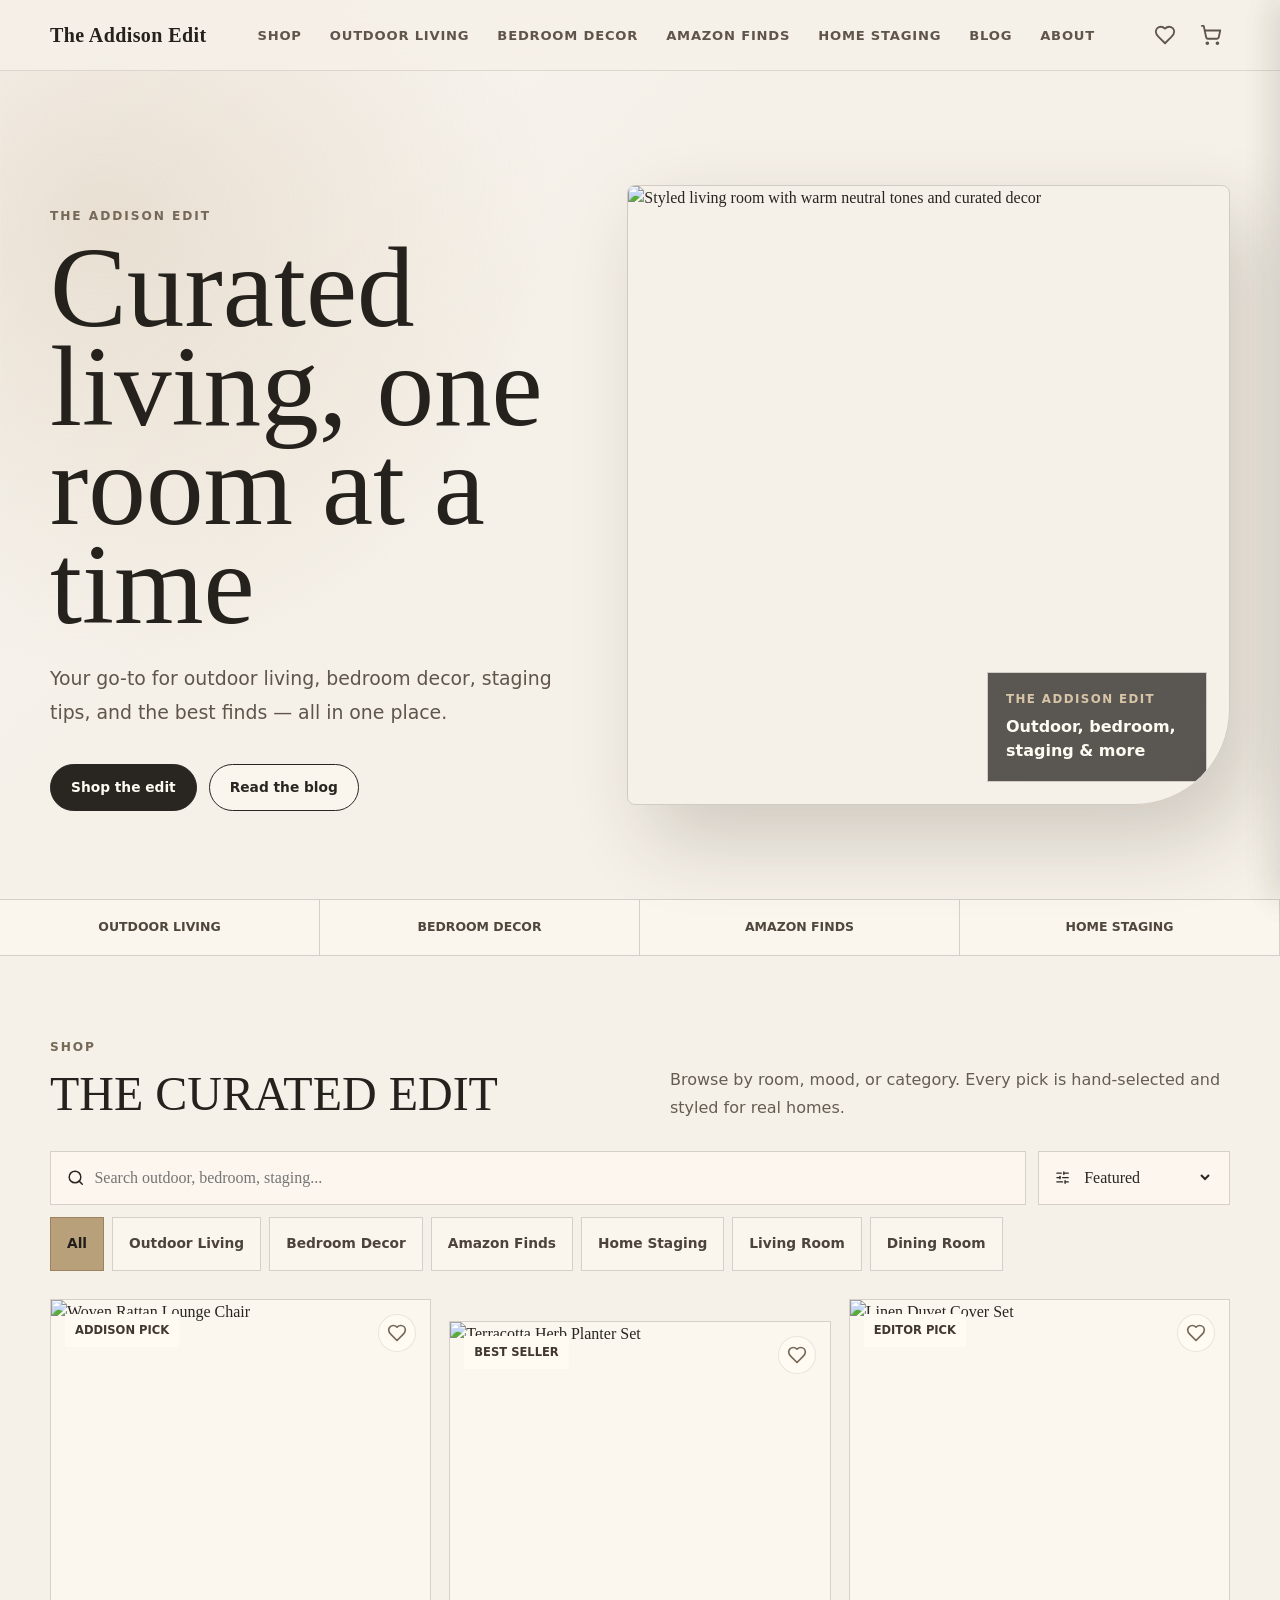
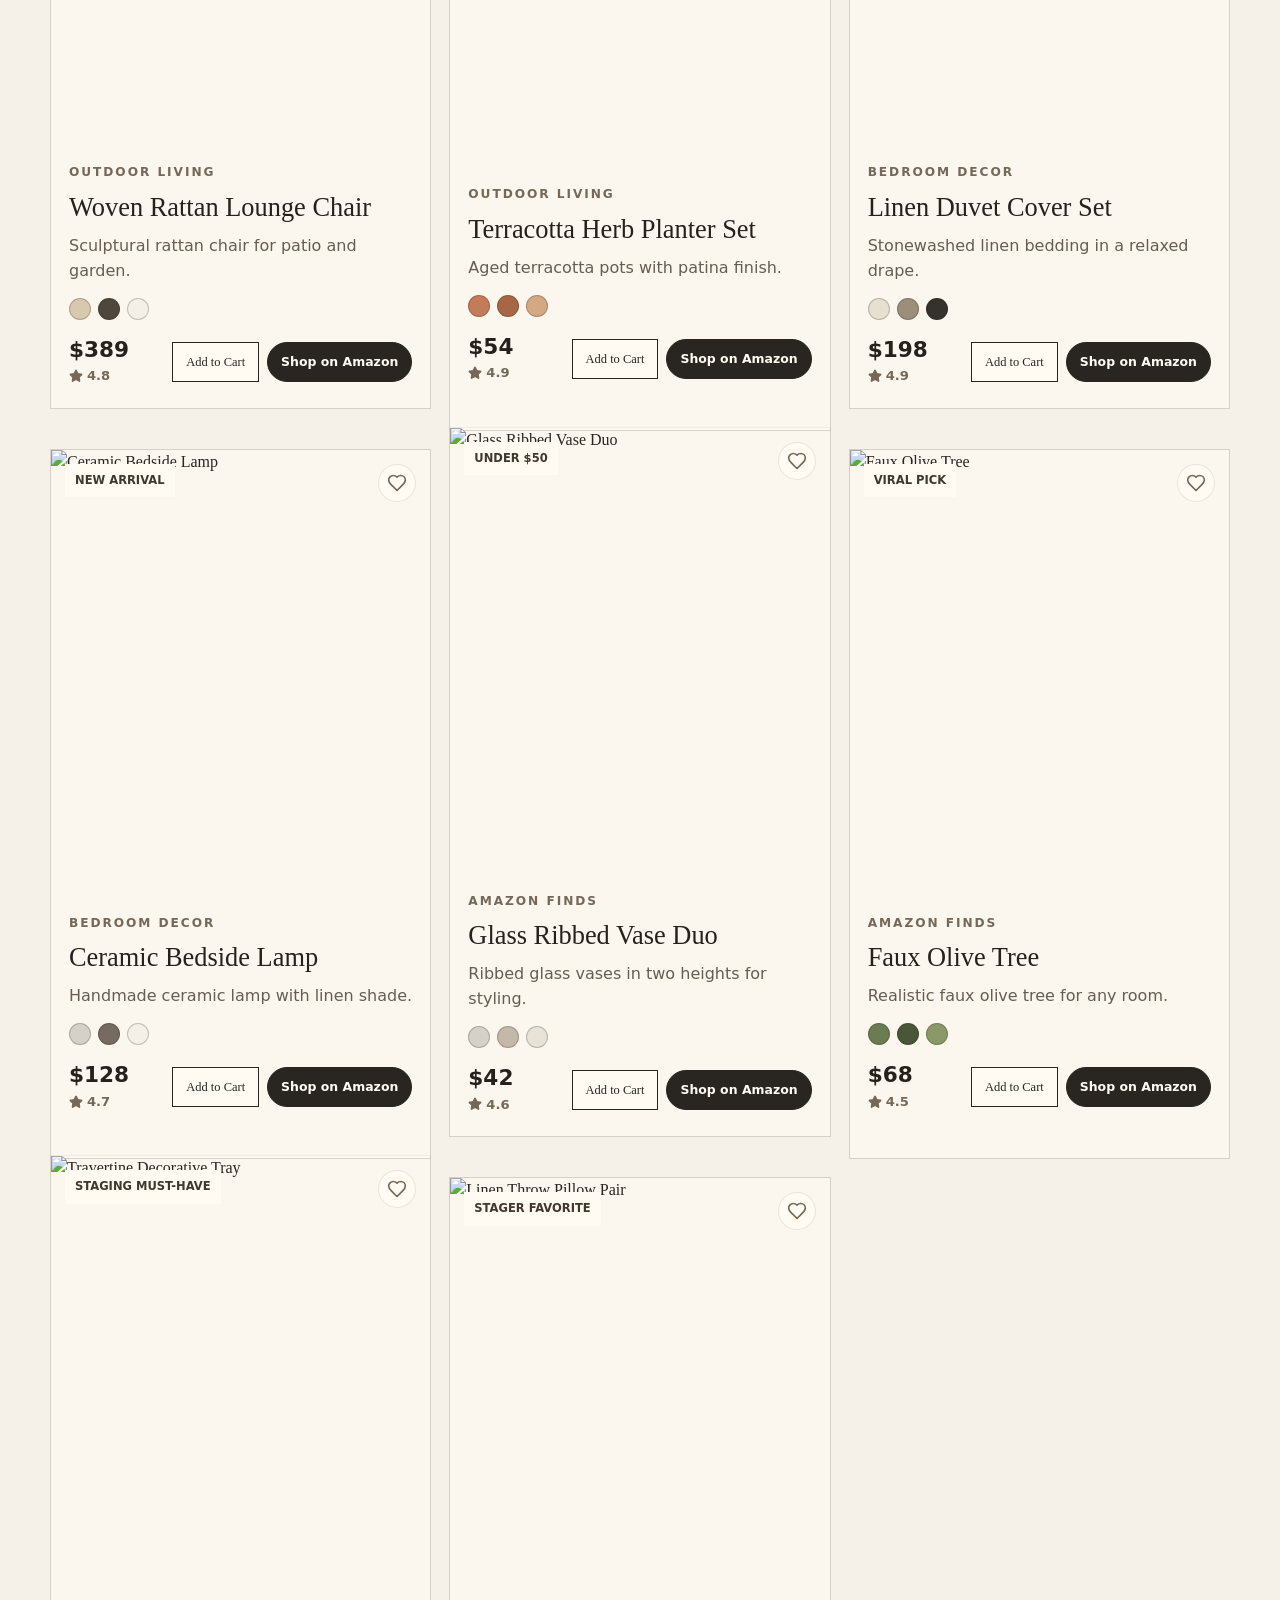
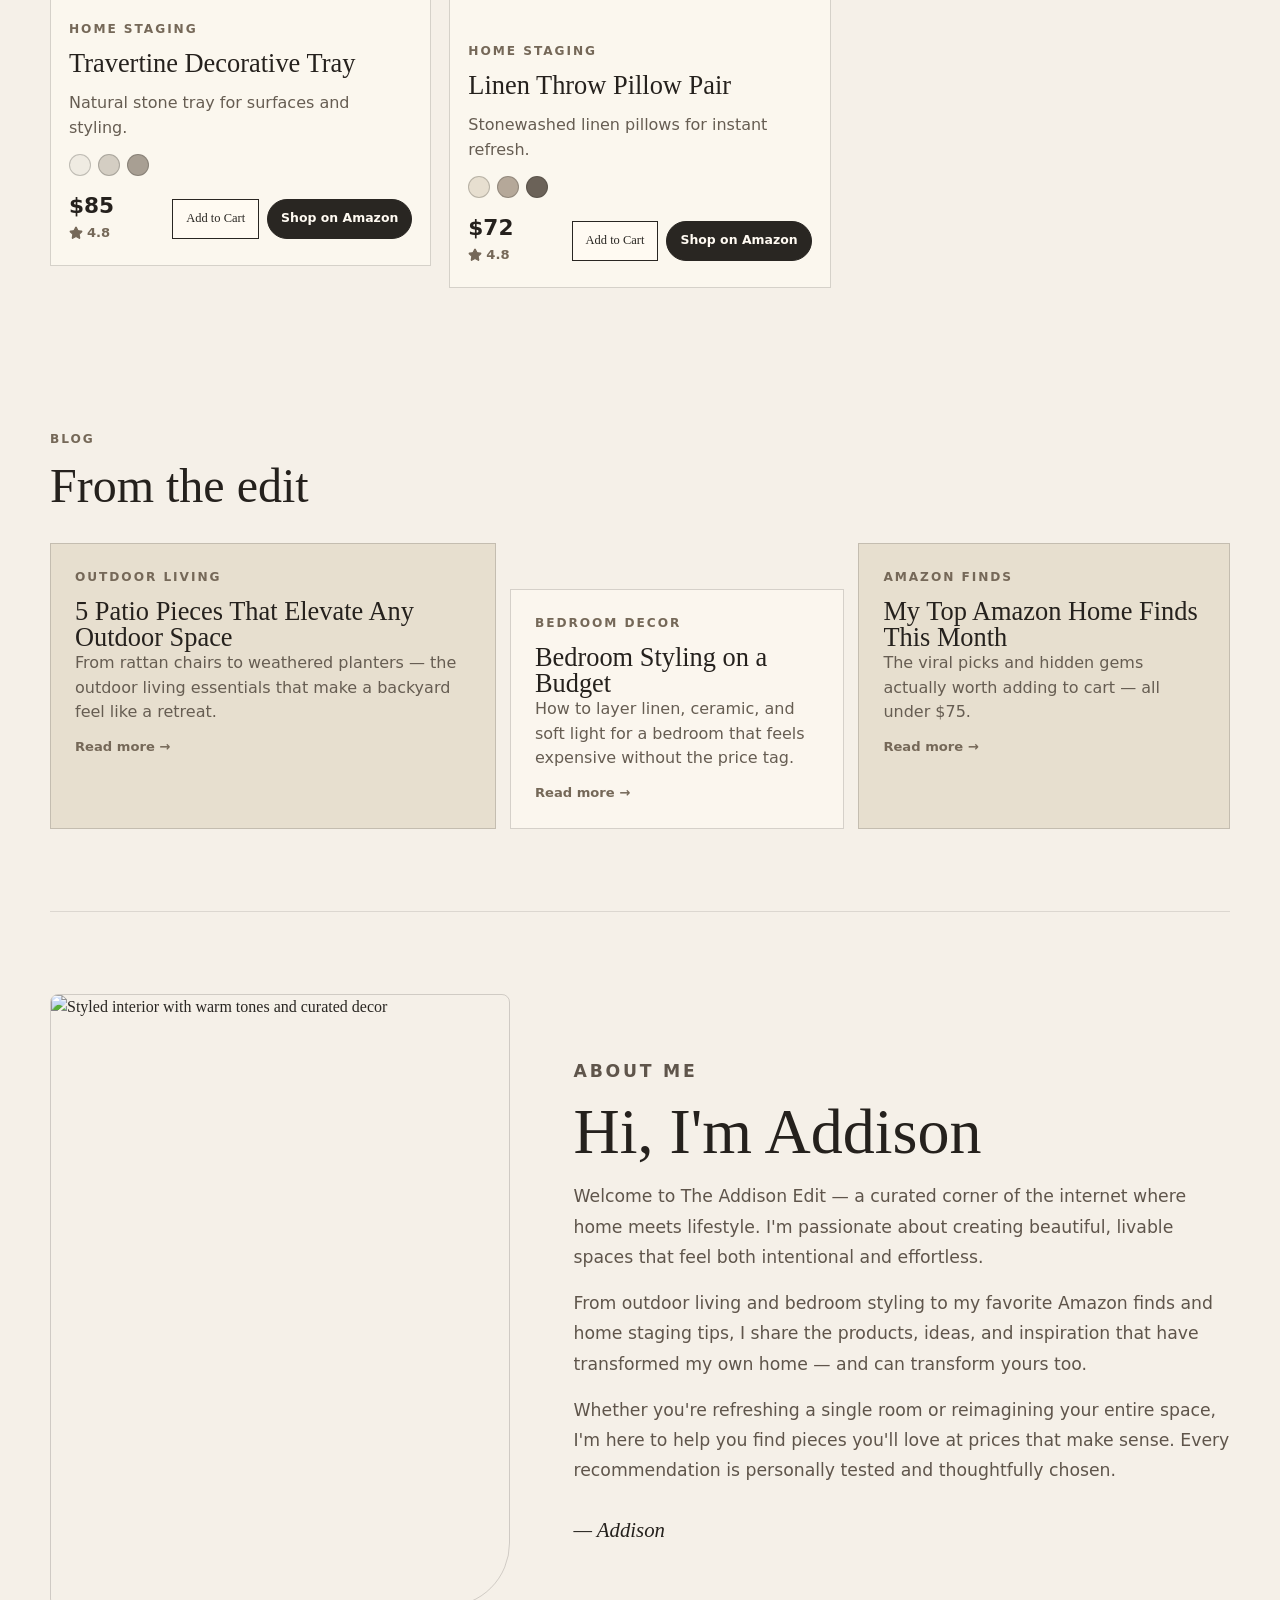
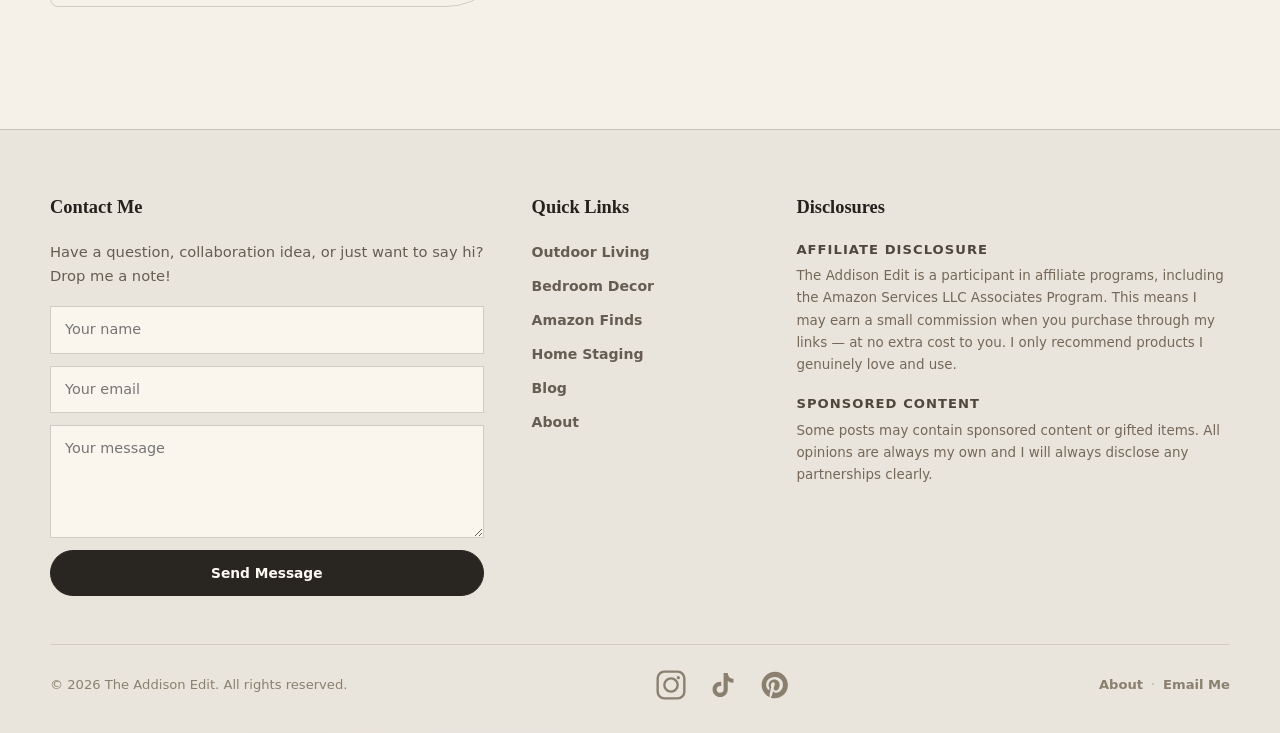
==== commit 5ca8051d: "Prevent Pinterest posts from redirecting to Connecticut page (6a30a5d5f5cc4dfd8eba3312)" ====
--- a/index.html
+++ b/index.html
@@ -1,380 +1,873 @@
 <!DOCTYPE html>
-<html lang="en" data-theme="light">
+<html lang="en">
 <head>
-  <meta charset="UTF-8" />
-  <meta name="viewport" content="width=device-width, initial-scale=1.0" />
-  <title>Lynda Cohn | Connecticut Real Estate Agent | Berkshire Hathaway</title>
-  <meta name="description" content="Lynda Cohn is a licensed Connecticut real estate agent with Berkshire Hathaway HomeServices New England Properties. Specializing in buying, selling, and home staging." />
-  <link rel="canonical" href="https://lyndacohn.com/" />
+  <meta charset="utf-8" />
+  <meta name="viewport" content="width=device-width, initial-scale=1" />
+  <meta name="p:domain_verify" content="4aaa7862e7f8c698b3f4a7b4d6f11ff3" />
+  <title>The Addison Edit | Home &amp; Lifestyle</title>
+  <meta name="description" content="The Addison Edit — curated picks for outdoor living, bedroom decor, Amazon finds, and home staging inspiration." />
 
   <!-- Open Graph -->
+  <meta property="og:title" content="The Addison Edit | Home &amp; Lifestyle" />
+  <meta property="og:description" content="Curated picks for outdoor living, bedroom decor, Amazon finds, and home staging inspiration." />
+  <meta property="og:url" content="https://lyndacohn.com" />
   <meta property="og:type" content="website" />
-  <meta property="og:url" content="https://lyndacohn.com/" />
-  <meta property="og:title" content="Lynda Cohn | Connecticut Real Estate Agent | Berkshire Hathaway" />
-  <meta property="og:description" content="Lynda Cohn is a licensed Connecticut real estate agent with Berkshire Hathaway HomeServices New England Properties. Specializing in buying, selling, and home staging." />
-  <meta property="og:image" content="https://lyndacohn.com/og-image.jpg" />
-  <meta property="og:locale" content="en_US" />
-  <meta property="og:site_name" content="Lynda Cohn Real Estate" />
+  <meta property="og:site_name" content="The Addison Edit" />
+  <meta property="og:image" content="https://images.unsplash.com/photo-1618220179428-22790b461013?auto=format&fit=crop&w=1200&q=84" />
 
   <!-- Twitter Card -->
   <meta name="twitter:card" content="summary_large_image" />
-  <meta name="twitter:title" content="Lynda Cohn | Connecticut Real Estate Agent" />
-  <meta name="twitter:description" content="Licensed Connecticut real estate agent with Berkshire Hathaway HomeServices New England Properties." />
-
-  <!-- Fonts -->
-  <link rel="preconnect" href="https://fonts.googleapis.com" />
-  <link rel="preconnect" href="https://fonts.gstatic.com" crossorigin />
-  <link href="https://fonts.googleapis.com/css2?family=Playfair+Display:ital,wght@0,400;0,500;0,600;0,700;1,400;1,500&family=Inter:wght@300;400;500;600&display=swap" rel="stylesheet" />
-
-  <link rel="stylesheet" href="style.css" />
-
-  <!-- JSON-LD Structured Data -->
+  <meta name="twitter:title" content="The Addison Edit | Home &amp; Lifestyle" />
+  <meta name="twitter:description" content="Curated picks for outdoor living, bedroom decor, Amazon finds, and home staging inspiration." />
+  <meta name="twitter:image" content="https://images.unsplash.com/photo-1618220179428-22790b461013?auto=format&fit=crop&w=1200&q=84" />
+
+  <link rel="canonical" href="https://lyndacohn.com/" />
+
+  <!-- Favicon -->
+  <link rel="icon" href="/favicon.svg" type="image/svg+xml" />
+  <link rel="apple-touch-icon" href="/apple-touch-icon.png" />
+
+  <!-- Structured Data -->
   <script type="application/ld+json">
   {
     "@context": "https://schema.org",
-    "@type": "RealEstateAgent",
-    "name": "Lynda Cohn",
-    "jobTitle": "Licensed Real Estate Agent",
-    "worksFor": {
-      "@type": "RealEstateAgent",
-      "name": "Berkshire Hathaway HomeServices New England Properties",
-      "url": "https://www.bhhsne.com"
-    },
-    "email": "lyndacohn20@gmail.com",
-    "url": "https://lyndacohn.com/",
-    "areaServed": {
-      "@type": "State",
-      "name": "Connecticut"
-    },
-    "knowsAbout": [
-      "Home Staging",
-      "Buyer Representation",
-      "Seller Representation",
-      "Connecticut Real Estate"
-    ],
-    "description": "Licensed Connecticut real estate agent with Berkshire Hathaway HomeServices New England Properties, specializing in buying, selling, and certified home staging."
+    "@type": "WebSite",
+    "name": "The Addison Edit",
+    "description": "Curated picks for outdoor living, bedroom decor, Amazon finds, and home staging inspiration.",
+    "url": "https://lyndacohn.com",
+    "author": {
+      "@type": "Person",
+      "name": "Addison"
+    }
   }
   </script>
+
+  <!-- Pinterest Tag -->
+  <script>
+    !function(e){if(!window.pintrk){window.pintrk=function(){window.pintrk.queue.push(Array.prototype.slice.call(arguments))};var n=window.pintrk;n.queue=[],n.version="3.0";var t=document.createElement("script");t.async=!0,t.src=e;var r=document.getElementsByTagName("script")[0];r.parentNode.insertBefore(t,r)}}("https://s.pinimg.com/ct/core.js");
+    pintrk('load', 'INSERT_YOUR_TAG_ID_HERE');
+    pintrk('page');
+  </script>
+  <noscript>
+    <img height="1" width="1" style="display:none;" alt="" src="https://ct.pinterest.com/v3/?tid=INSERT_YOUR_TAG_ID_HERE&noscript=1" />
+  </noscript>
+  <!-- End Pinterest Tag -->
+
+  <link rel="preload" as="image" href="https://images.unsplash.com/photo-1618220179428-22790b461013?auto=format&fit=crop&w=1300&q=84" />
+  <link rel="stylesheet" href="/style.css" />
 </head>
 <body>
 
-  <!-- ===== HEADER ===== -->
-  <header class="site-header" id="top">
-    <div class="header-inner">
-      <a href="#top" class="logo" aria-label="Lynda Cohn — Home">
-        <svg class="logo-mark" width="32" height="32" viewBox="0 0 32 32" fill="none" aria-hidden="true">
-          <rect x="2" y="2" width="28" height="28" rx="2" fill="#1a2744"/>
-          <path d="M16 6 L26 14 L26 26 L6 26 L6 14 Z" fill="none" stroke="#c9a84c" stroke-width="1.5"/>
-          <path d="M6 14 L16 6 L26 14" fill="none" stroke="#c9a84c" stroke-width="1.5"/>
-          <rect x="12" y="18" width="8" height="8" fill="#c9a84c" opacity="0.9"/>
+<header class="site-header">
+  <nav class="site-nav">
+    <a class="site-logo" href="/">The Addison Edit</a>
+    <ul class="nav-links">
+      <li><a href="#shop">Shop</a></li>
+      <li><a href="#outdoor-living">Outdoor Living</a></li>
+      <li><a href="#bedroom-decor">Bedroom Decor</a></li>
+      <li><a href="#amazon-finds">Amazon Finds</a></li>
+      <li><a href="#home-staging">Home Staging</a></li>
+      <li><a href="#blog">Blog</a></li>
+      <li><a href="#about">About</a></li>
+    </ul>
+    <button type="button" class="nav-hamburger" id="nav-hamburger" aria-label="Toggle menu" aria-expanded="false">
+      <svg xmlns="http://www.w3.org/2000/svg" width="24" height="24" viewBox="0 0 24 24" fill="none" stroke="currentColor" stroke-width="2" stroke-linecap="round" stroke-linejoin="round" class="hamburger-icon"><path d="M4 6h16"/><path d="M4 12h16"/><path d="M4 18h16"/></svg>
+      <svg xmlns="http://www.w3.org/2000/svg" width="24" height="24" viewBox="0 0 24 24" fill="none" stroke="currentColor" stroke-width="2" stroke-linecap="round" stroke-linejoin="round" class="close-icon"><path d="M18 6 6 18"/><path d="m6 6 12 12"/></svg>
+    </button>
+    <div class="nav-actions">
+      <button type="button" class="nav-icon-btn" id="wishlist-toggle" aria-label="Saved items">
+        <svg xmlns="http://www.w3.org/2000/svg" width="22" height="22" viewBox="0 0 24 24" fill="none" stroke="currentColor" stroke-width="2" stroke-linecap="round" stroke-linejoin="round"><path d="M19 14c1.49-1.46 3-3.21 3-5.5A5.5 5.5 0 0 0 16.5 3c-1.76 0-3 .5-4.5 2-1.5-1.5-2.74-2-4.5-2A5.5 5.5 0 0 0 2 8.5c0 2.3 1.5 4.05 3 5.5l7 7Z"/></svg>
+        <span class="icon-badge" id="wishlist-count"></span>
+      </button>
+      <button type="button" class="nav-icon-btn" id="cart-toggle" aria-label="Cart">
+        <svg xmlns="http://www.w3.org/2000/svg" width="22" height="22" viewBox="0 0 24 24" fill="none" stroke="currentColor" stroke-width="2" stroke-linecap="round" stroke-linejoin="round"><circle cx="8" cy="21" r="1"/><circle cx="19" cy="21" r="1"/><path d="M2.05 2.05h2l2.66 12.42a2 2 0 0 0 2 1.58h9.78a2 2 0 0 0 1.95-1.57l1.65-7.43H5.12"/></svg>
+        <span class="icon-badge" id="cart-count"></span>
+      </button>
+    </div>
+  </nav>
+</header>
+
+<main>
+
+  <!-- Hero -->
+  <section class="hero-shell">
+    <div class="hero-copy">
+      <p class="eyebrow">The Addison Edit</p>
+      <h1>Curated living, one room at a time</h1>
+      <p>Your go-to for outdoor living, bedroom decor, staging tips, and the best finds — all in one place.</p>
+      <div class="hero-actions">
+        <a href="#shop" class="button-primary">Shop the edit</a>
+        <a href="#blog" class="button-secondary">Read the blog</a>
+      </div>
+    </div>
+    <div class="hero-image-wrap" aria-label="Curated home styling by The Addison Edit">
+      <img src="https://images.unsplash.com/photo-1618220179428-22790b461013?auto=format&fit=crop&w=1300&q=84" alt="Styled living room with warm neutral tones and curated decor" />
+      <div class="hero-note">
+        <span>The Addison Edit</span>
+        <strong>Outdoor, bedroom, staging &amp; more</strong>
+      </div>
+    </div>
+  </section>
+
+  <!-- Marquee -->
+  <section class="marquee-band" aria-label="Site highlights">
+    <span>Outdoor Living</span>
+    <span>Bedroom Decor</span>
+    <span>Amazon Finds</span>
+    <span>Home Staging</span>
+  </section>
+
+  <!-- Anchor targets -->
+  <section id="outdoor-living"></section>
+  <section id="bedroom-decor"></section>
+  <section id="amazon-finds"></section>
+  <section id="home-staging"></section>
+
+  <!-- Shop -->
+  <section id="shop" class="shop-section">
+    <div class="section-heading">
+      <div>
+        <p class="eyebrow">Shop</p>
+        <h2>THE CURATED EDIT</h2>
+      </div>
+      <p>Browse by room, mood, or category. Every pick is hand-selected and styled for real homes.</p>
+    </div>
+
+    <div class="shop-controls">
+      <label class="search-box">
+        <svg xmlns="http://www.w3.org/2000/svg" width="18" height="18" viewBox="0 0 24 24" fill="none" stroke="currentColor" stroke-width="2" stroke-linecap="round" stroke-linejoin="round" aria-hidden="true">
+          <path d="m21 21-4.34-4.34"></path>
+          <circle cx="11" cy="11" r="8"></circle>
         </svg>
-        <span class="logo-text">Lynda Cohn</span>
+        <span class="sr-only">Search products</span>
+        <input placeholder="Search outdoor, bedroom, staging..." />
+      </label>
+      <label class="sort-box">
+        <svg xmlns="http://www.w3.org/2000/svg" width="18" height="18" viewBox="0 0 24 24" fill="none" stroke="currentColor" stroke-width="2" stroke-linecap="round" stroke-linejoin="round" aria-hidden="true">
+          <path d="M10 5H3"></path><path d="M12 19H3"></path><path d="M14 3v4"></path><path d="M16 17v4"></path><path d="M21 12h-9"></path><path d="M21 19h-5"></path><path d="M21 5h-7"></path><path d="M8 10v4"></path><path d="M8 12H3"></path>
+        </svg>
+        <span class="sr-only">Sort products</span>
+        <select>
+          <option value="featured" selected>Featured</option>
+          <option value="price-low">Price low to high</option>
+          <option value="price-high">Price high to low</option>
+          <option value="rating">Top rated</option>
+        </select>
+      </label>
+      <div class="filter-row" aria-label="Product categories">
+        <button type="button" class="chip active">All</button>
+        <button type="button" class="chip">Outdoor Living</button>
+        <button type="button" class="chip">Bedroom Decor</button>
+        <button type="button" class="chip">Amazon Finds</button>
+        <button type="button" class="chip">Home Staging</button>
+        <button type="button" class="chip">Living Room</button>
+        <button type="button" class="chip">Dining Room</button>
+      </div>
+    </div>
+
+    <div class="product-grid">
+      <!-- Product 1 -->
+      <article class="product-card" data-product-id="1">
+        <div class="product-media">
+          <img src="https://images.unsplash.com/photo-1600210492493-0946911f159a?auto=format&fit=crop&w=1100&q=82" alt="Woven Rattan Lounge Chair" />
+          <span>Addison pick</span>
+          <button type="button" class="wishlist-btn" aria-label="Save to wishlist"><svg xmlns="http://www.w3.org/2000/svg" width="20" height="20" viewBox="0 0 24 24" fill="none" stroke="currentColor" stroke-width="2" stroke-linecap="round" stroke-linejoin="round"><path d="M19 14c1.49-1.46 3-3.21 3-5.5A5.5 5.5 0 0 0 16.5 3c-1.76 0-3 .5-4.5 2-1.5-1.5-2.74-2-4.5-2A5.5 5.5 0 0 0 2 8.5c0 2.3 1.5 4.05 3 5.5l7 7Z"/></svg></button>
+        </div>
+        <div class="product-card-body">
+          <div>
+            <p class="product-category">Outdoor Living</p>
+            <h3>Woven Rattan Lounge Chair</h3>
+          </div>
+          <p>Sculptural rattan chair for patio and garden.</p>
+          <div class="swatches" aria-label="Woven Rattan Lounge Chair colors">
+            <span style="background-color:#d8c8af"></span>
+            <span style="background-color:#4f463c"></span>
+            <span style="background-color:#f4efe7"></span>
+          </div>
+          <div class="product-card-footer">
+            <div>
+              <strong>$389</strong>
+              <span>
+                <svg xmlns="http://www.w3.org/2000/svg" width="14" height="14" viewBox="0 0 24 24" fill="currentColor" stroke="currentColor" stroke-width="2" stroke-linecap="round" stroke-linejoin="round" aria-hidden="true"><path d="M11.525 2.295a.53.53 0 0 1 .95 0l2.31 4.679a2.123 2.123 0 0 0 1.595 1.16l5.166.756a.53.53 0 0 1 .294.904l-3.736 3.638a2.123 2.123 0 0 0-.611 1.878l.882 5.14a.53.53 0 0 1-.771.56l-4.618-2.428a2.122 2.122 0 0 0-1.973 0L6.396 21.01a.53.53 0 0 1-.77-.56l.881-5.139a2.122 2.122 0 0 0-.611-1.879L2.16 9.795a.53.53 0 0 1 .294-.906l5.165-.755a2.122 2.122 0 0 0 1.597-1.16z"></path></svg>
+                4.8
+              </span>
+            </div>
+            <div class="card-actions">
+              <button type="button" class="cart-btn compact-buy" aria-label="Add to cart">Add to Cart</button>
+              <a href="https://www.amazon.com/s?k=woven+rattan+lounge+chair+outdoor+patio" class="buy-button compact-buy" target="_blank" rel="noopener noreferrer nofollow sponsored">Shop on Amazon</a>
+            </div>
+          </div>
+        </div>
+      </article>
+
+      <!-- Product 2 -->
+      <article class="product-card" data-product-id="2">
+        <div class="product-media">
+          <img src="https://images.unsplash.com/photo-1416879595882-3373a0480b5b?auto=format&fit=crop&w=1100&q=82" alt="Terracotta Herb Planter Set" />
+          <span>Best seller</span>
+          <button type="button" class="wishlist-btn" aria-label="Save to wishlist"><svg xmlns="http://www.w3.org/2000/svg" width="20" height="20" viewBox="0 0 24 24" fill="none" stroke="currentColor" stroke-width="2" stroke-linecap="round" stroke-linejoin="round"><path d="M19 14c1.49-1.46 3-3.21 3-5.5A5.5 5.5 0 0 0 16.5 3c-1.76 0-3 .5-4.5 2-1.5-1.5-2.74-2-4.5-2A5.5 5.5 0 0 0 2 8.5c0 2.3 1.5 4.05 3 5.5l7 7Z"/></svg></button>
+        </div>
+        <div class="product-card-body">
+          <div>
+            <p class="product-category">Outdoor Living</p>
+            <h3>Terracotta Herb Planter Set</h3>
+          </div>
+          <p>Aged terracotta pots with patina finish.</p>
+          <div class="swatches" aria-label="Terracotta Herb Planter Set colors">
+            <span style="background-color:#c47b5a"></span>
+            <span style="background-color:#a86744"></span>
+            <span style="background-color:#d4a882"></span>
+          </div>
+          <div class="product-card-footer">
+            <div>
+              <strong>$54</strong>
+              <span>
+                <svg xmlns="http://www.w3.org/2000/svg" width="14" height="14" viewBox="0 0 24 24" fill="currentColor" stroke="currentColor" stroke-width="2" stroke-linecap="round" stroke-linejoin="round" aria-hidden="true"><path d="M11.525 2.295a.53.53 0 0 1 .95 0l2.31 4.679a2.123 2.123 0 0 0 1.595 1.16l5.166.756a.53.53 0 0 1 .294.904l-3.736 3.638a2.123 2.123 0 0 0-.611 1.878l.882 5.14a.53.53 0 0 1-.771.56l-4.618-2.428a2.122 2.122 0 0 0-1.973 0L6.396 21.01a.53.53 0 0 1-.77-.56l.881-5.139a2.122 2.122 0 0 0-.611-1.879L2.16 9.795a.53.53 0 0 1 .294-.906l5.165-.755a2.122 2.122 0 0 0 1.597-1.16z"></path></svg>
+                4.9
+              </span>
+            </div>
+            <div class="card-actions">
+              <button type="button" class="cart-btn compact-buy" aria-label="Add to cart">Add to Cart</button>
+              <a href="https://www.amazon.com/s?k=terracotta+herb+planter+set" class="buy-button compact-buy" target="_blank" rel="noopener noreferrer nofollow sponsored">Shop on Amazon</a>
+            </div>
+          </div>
+        </div>
+      </article>
+
+      <!-- Product 3 -->
+      <article class="product-card" data-product-id="3">
+        <div class="product-media">
+          <img src="https://images.unsplash.com/photo-1522771739844-6a9f6d6c4e4a?auto=format&fit=crop&w=1100&q=82" alt="Linen Duvet Cover Set" />
+          <span>Editor pick</span>
+          <button type="button" class="wishlist-btn" aria-label="Save to wishlist"><svg xmlns="http://www.w3.org/2000/svg" width="20" height="20" viewBox="0 0 24 24" fill="none" stroke="currentColor" stroke-width="2" stroke-linecap="round" stroke-linejoin="round"><path d="M19 14c1.49-1.46 3-3.21 3-5.5A5.5 5.5 0 0 0 16.5 3c-1.76 0-3 .5-4.5 2-1.5-1.5-2.74-2-4.5-2A5.5 5.5 0 0 0 2 8.5c0 2.3 1.5 4.05 3 5.5l7 7Z"/></svg></button>
+        </div>
+        <div class="product-card-body">
+          <div>
+            <p class="product-category">Bedroom Decor</p>
+            <h3>Linen Duvet Cover Set</h3>
+          </div>
+          <p>Stonewashed linen bedding in a relaxed drape.</p>
+          <div class="swatches" aria-label="Linen Duvet Cover Set colors">
+            <span style="background-color:#e7dfd0"></span>
+            <span style="background-color:#9b8f7c"></span>
+            <span style="background-color:#35312d"></span>
+          </div>
+          <div class="product-card-footer">
+            <div>
+              <strong>$198</strong>
+              <span>
+                <svg xmlns="http://www.w3.org/2000/svg" width="14" height="14" viewBox="0 0 24 24" fill="currentColor" stroke="currentColor" stroke-width="2" stroke-linecap="round" stroke-linejoin="round" aria-hidden="true"><path d="M11.525 2.295a.53.53 0 0 1 .95 0l2.31 4.679a2.123 2.123 0 0 0 1.595 1.16l5.166.756a.53.53 0 0 1 .294.904l-3.736 3.638a2.123 2.123 0 0 0-.611 1.878l.882 5.14a.53.53 0 0 1-.771.56l-4.618-2.428a2.122 2.122 0 0 0-1.973 0L6.396 21.01a.53.53 0 0 1-.77-.56l.881-5.139a2.122 2.122 0 0 0-.611-1.879L2.16 9.795a.53.53 0 0 1 .294-.906l5.165-.755a2.122 2.122 0 0 0 1.597-1.16z"></path></svg>
+                4.9
+              </span>
+            </div>
+            <div class="card-actions">
+              <button type="button" class="cart-btn compact-buy" aria-label="Add to cart">Add to Cart</button>
+              <a href="https://www.amazon.com/s?k=linen+duvet+cover+set+stonewashed" class="buy-button compact-buy" target="_blank" rel="noopener noreferrer nofollow sponsored">Shop on Amazon</a>
+            </div>
+          </div>
+        </div>
+      </article>
+
+      <!-- Product 4 -->
+      <article class="product-card" data-product-id="4">
+        <div class="product-media">
+          <img src="https://images.unsplash.com/photo-1507473885765-e6ed057f782c?auto=format&fit=crop&w=1100&q=82" alt="Ceramic Bedside Lamp" />
+          <span>New arrival</span>
+          <button type="button" class="wishlist-btn" aria-label="Save to wishlist"><svg xmlns="http://www.w3.org/2000/svg" width="20" height="20" viewBox="0 0 24 24" fill="none" stroke="currentColor" stroke-width="2" stroke-linecap="round" stroke-linejoin="round"><path d="M19 14c1.49-1.46 3-3.21 3-5.5A5.5 5.5 0 0 0 16.5 3c-1.76 0-3 .5-4.5 2-1.5-1.5-2.74-2-4.5-2A5.5 5.5 0 0 0 2 8.5c0 2.3 1.5 4.05 3 5.5l7 7Z"/></svg></button>
+        </div>
+        <div class="product-card-body">
+          <div>
+            <p class="product-category">Bedroom Decor</p>
+            <h3>Ceramic Bedside Lamp</h3>
+          </div>
+          <p>Handmade ceramic lamp with linen shade.</p>
+          <div class="swatches" aria-label="Ceramic Bedside Lamp colors">
+            <span style="background-color:#d6d1c8"></span>
+            <span style="background-color:#756b60"></span>
+            <span style="background-color:#f4efe7"></span>
+          </div>
+          <div class="product-card-footer">
+            <div>
+              <strong>$128</strong>
+              <span>
+                <svg xmlns="http://www.w3.org/2000/svg" width="14" height="14" viewBox="0 0 24 24" fill="currentColor" stroke="currentColor" stroke-width="2" stroke-linecap="round" stroke-linejoin="round" aria-hidden="true"><path d="M11.525 2.295a.53.53 0 0 1 .95 0l2.31 4.679a2.123 2.123 0 0 0 1.595 1.16l5.166.756a.53.53 0 0 1 .294.904l-3.736 3.638a2.123 2.123 0 0 0-.611 1.878l.882 5.14a.53.53 0 0 1-.771.56l-4.618-2.428a2.122 2.122 0 0 0-1.973 0L6.396 21.01a.53.53 0 0 1-.77-.56l.881-5.139a2.122 2.122 0 0 0-.611-1.879L2.16 9.795a.53.53 0 0 1 .294-.906l5.165-.755a2.122 2.122 0 0 0 1.597-1.16z"></path></svg>
+                4.7
+              </span>
+            </div>
+            <div class="card-actions">
+              <button type="button" class="cart-btn compact-buy" aria-label="Add to cart">Add to Cart</button>
+              <a href="https://www.amazon.com/s?k=ceramic+bedside+lamp+linen+shade" class="buy-button compact-buy" target="_blank" rel="noopener noreferrer nofollow sponsored">Shop on Amazon</a>
+            </div>
+          </div>
+        </div>
+      </article>
+
+      <!-- Product 5 -->
+      <article class="product-card" data-product-id="5">
+        <div class="product-media">
+          <img src="https://images.unsplash.com/photo-1602874801007-bd2fb6f74fbb?auto=format&fit=crop&w=1100&q=82" alt="Glass Ribbed Vase Duo" />
+          <span>Under $50</span>
+          <button type="button" class="wishlist-btn" aria-label="Save to wishlist"><svg xmlns="http://www.w3.org/2000/svg" width="20" height="20" viewBox="0 0 24 24" fill="none" stroke="currentColor" stroke-width="2" stroke-linecap="round" stroke-linejoin="round"><path d="M19 14c1.49-1.46 3-3.21 3-5.5A5.5 5.5 0 0 0 16.5 3c-1.76 0-3 .5-4.5 2-1.5-1.5-2.74-2-4.5-2A5.5 5.5 0 0 0 2 8.5c0 2.3 1.5 4.05 3 5.5l7 7Z"/></svg></button>
+        </div>
+        <div class="product-card-body">
+          <div>
+            <p class="product-category">Amazon Finds</p>
+            <h3>Glass Ribbed Vase Duo</h3>
+          </div>
+          <p>Ribbed glass vases in two heights for styling.</p>
+          <div class="swatches" aria-label="Glass Ribbed Vase Duo colors">
+            <span style="background-color:#d6d1c8"></span>
+            <span style="background-color:#c4b9a8"></span>
+            <span style="background-color:#e8e2d7"></span>
+          </div>
+          <div class="product-card-footer">
+            <div>
+              <strong>$42</strong>
+              <span>
+                <svg xmlns="http://www.w3.org/2000/svg" width="14" height="14" viewBox="0 0 24 24" fill="currentColor" stroke="currentColor" stroke-width="2" stroke-linecap="round" stroke-linejoin="round" aria-hidden="true"><path d="M11.525 2.295a.53.53 0 0 1 .95 0l2.31 4.679a2.123 2.123 0 0 0 1.595 1.16l5.166.756a.53.53 0 0 1 .294.904l-3.736 3.638a2.123 2.123 0 0 0-.611 1.878l.882 5.14a.53.53 0 0 1-.771.56l-4.618-2.428a2.122 2.122 0 0 0-1.973 0L6.396 21.01a.53.53 0 0 1-.77-.56l.881-5.139a2.122 2.122 0 0 0-.611-1.879L2.16 9.795a.53.53 0 0 1 .294-.906l5.165-.755a2.122 2.122 0 0 0 1.597-1.16z"></path></svg>
+                4.6
+              </span>
+            </div>
+            <div class="card-actions">
+              <button type="button" class="cart-btn compact-buy" aria-label="Add to cart">Add to Cart</button>
+              <a href="https://www.amazon.com/s?k=glass+ribbed+vase+set" class="buy-button compact-buy" target="_blank" rel="noopener noreferrer nofollow sponsored">Shop on Amazon</a>
+            </div>
+          </div>
+        </div>
+      </article>
+
+      <!-- Product 6 -->
+      <article class="product-card" data-product-id="6">
+        <div class="product-media">
+          <img src="https://images.unsplash.com/photo-1545241047-6083a3684587?auto=format&fit=crop&w=1100&q=82" alt="Faux Olive Tree" />
+          <span>Viral pick</span>
+          <button type="button" class="wishlist-btn" aria-label="Save to wishlist"><svg xmlns="http://www.w3.org/2000/svg" width="20" height="20" viewBox="0 0 24 24" fill="none" stroke="currentColor" stroke-width="2" stroke-linecap="round" stroke-linejoin="round"><path d="M19 14c1.49-1.46 3-3.21 3-5.5A5.5 5.5 0 0 0 16.5 3c-1.76 0-3 .5-4.5 2-1.5-1.5-2.74-2-4.5-2A5.5 5.5 0 0 0 2 8.5c0 2.3 1.5 4.05 3 5.5l7 7Z"/></svg></button>
+        </div>
+        <div class="product-card-body">
+          <div>
+            <p class="product-category">Amazon Finds</p>
+            <h3>Faux Olive Tree</h3>
+          </div>
+          <p>Realistic faux olive tree for any room.</p>
+          <div class="swatches" aria-label="Faux Olive Tree colors">
+            <span style="background-color:#6b7c52"></span>
+            <span style="background-color:#4a5638"></span>
+            <span style="background-color:#8b9969"></span>
+          </div>
+          <div class="product-card-footer">
+            <div>
+              <strong>$68</strong>
+              <span>
+                <svg xmlns="http://www.w3.org/2000/svg" width="14" height="14" viewBox="0 0 24 24" fill="currentColor" stroke="currentColor" stroke-width="2" stroke-linecap="round" stroke-linejoin="round" aria-hidden="true"><path d="M11.525 2.295a.53.53 0 0 1 .95 0l2.31 4.679a2.123 2.123 0 0 0 1.595 1.16l5.166.756a.53.53 0 0 1 .294.904l-3.736 3.638a2.123 2.123 0 0 0-.611 1.878l.882 5.14a.53.53 0 0 1-.771.56l-4.618-2.428a2.122 2.122 0 0 0-1.973 0L6.396 21.01a.53.53 0 0 1-.77-.56l.881-5.139a2.122 2.122 0 0 0-.611-1.879L2.16 9.795a.53.53 0 0 1 .294-.906l5.165-.755a2.122 2.122 0 0 0 1.597-1.16z"></path></svg>
+                4.5
+              </span>
+            </div>
+            <div class="card-actions">
+              <button type="button" class="cart-btn compact-buy" aria-label="Add to cart">Add to Cart</button>
+              <a href="https://www.amazon.com/s?k=faux+olive+tree+realistic+indoor" class="buy-button compact-buy" target="_blank" rel="noopener noreferrer nofollow sponsored">Shop on Amazon</a>
+            </div>
+          </div>
+        </div>
+      </article>
+
+      <!-- Product 7 -->
+      <article class="product-card" data-product-id="7">
+        <div class="product-media">
+          <img src="https://images.unsplash.com/photo-1610701596007-11502861dcfa?auto=format&fit=crop&w=1100&q=82" alt="Travertine Decorative Tray" />
+          <span>Staging must-have</span>
+          <button type="button" class="wishlist-btn" aria-label="Save to wishlist"><svg xmlns="http://www.w3.org/2000/svg" width="20" height="20" viewBox="0 0 24 24" fill="none" stroke="currentColor" stroke-width="2" stroke-linecap="round" stroke-linejoin="round"><path d="M19 14c1.49-1.46 3-3.21 3-5.5A5.5 5.5 0 0 0 16.5 3c-1.76 0-3 .5-4.5 2-1.5-1.5-2.74-2-4.5-2A5.5 5.5 0 0 0 2 8.5c0 2.3 1.5 4.05 3 5.5l7 7Z"/></svg></button>
+        </div>
+        <div class="product-card-body">
+          <div>
+            <p class="product-category">Home Staging</p>
+            <h3>Travertine Decorative Tray</h3>
+          </div>
+          <p>Natural stone tray for surfaces and styling.</p>
+          <div class="swatches" aria-label="Travertine Decorative Tray colors">
+            <span style="background-color:#efebe2"></span>
+            <span style="background-color:#d4cec3"></span>
+            <span style="background-color:#a89f93"></span>
+          </div>
+          <div class="product-card-footer">
+            <div>
+              <strong>$85</strong>
+              <span>
+                <svg xmlns="http://www.w3.org/2000/svg" width="14" height="14" viewBox="0 0 24 24" fill="currentColor" stroke="currentColor" stroke-width="2" stroke-linecap="round" stroke-linejoin="round" aria-hidden="true"><path d="M11.525 2.295a.53.53 0 0 1 .95 0l2.31 4.679a2.123 2.123 0 0 0 1.595 1.16l5.166.756a.53.53 0 0 1 .294.904l-3.736 3.638a2.123 2.123 0 0 0-.611 1.878l.882 5.14a.53.53 0 0 1-.771.56l-4.618-2.428a2.122 2.122 0 0 0-1.973 0L6.396 21.01a.53.53 0 0 1-.77-.56l.881-5.139a2.122 2.122 0 0 0-.611-1.879L2.16 9.795a.53.53 0 0 1 .294-.906l5.165-.755a2.122 2.122 0 0 0 1.597-1.16z"></path></svg>
+                4.8
+              </span>
+            </div>
+            <div class="card-actions">
+              <button type="button" class="cart-btn compact-buy" aria-label="Add to cart">Add to Cart</button>
+              <a href="https://www.amazon.com/s?k=travertine+decorative+tray" class="buy-button compact-buy" target="_blank" rel="noopener noreferrer nofollow sponsored">Shop on Amazon</a>
+            </div>
+          </div>
+        </div>
+      </article>
+
+      <!-- Product 8 -->
+      <article class="product-card" data-product-id="8">
+        <div class="product-media">
+          <img src="https://images.unsplash.com/photo-1604014237800-1c9102c219da?auto=format&fit=crop&w=1100&q=82" alt="Linen Throw Pillow Pair" />
+          <span>Stager favorite</span>
+          <button type="button" class="wishlist-btn" aria-label="Save to wishlist"><svg xmlns="http://www.w3.org/2000/svg" width="20" height="20" viewBox="0 0 24 24" fill="none" stroke="currentColor" stroke-width="2" stroke-linecap="round" stroke-linejoin="round"><path d="M19 14c1.49-1.46 3-3.21 3-5.5A5.5 5.5 0 0 0 16.5 3c-1.76 0-3 .5-4.5 2-1.5-1.5-2.74-2-4.5-2A5.5 5.5 0 0 0 2 8.5c0 2.3 1.5 4.05 3 5.5l7 7Z"/></svg></button>
+        </div>
+        <div class="product-card-body">
+          <div>
+            <p class="product-category">Home Staging</p>
+            <h3>Linen Throw Pillow Pair</h3>
+          </div>
+          <p>Stonewashed linen pillows for instant refresh.</p>
+          <div class="swatches" aria-label="Linen Throw Pillow Pair colors">
+            <span style="background-color:#e7dfd0"></span>
+            <span style="background-color:#b5a899"></span>
+            <span style="background-color:#6b6258"></span>
+          </div>
+          <div class="product-card-footer">
+            <div>
+              <strong>$72</strong>
+              <span>
+                <svg xmlns="http://www.w3.org/2000/svg" width="14" height="14" viewBox="0 0 24 24" fill="currentColor" stroke="currentColor" stroke-width="2" stroke-linecap="round" stroke-linejoin="round" aria-hidden="true"><path d="M11.525 2.295a.53.53 0 0 1 .95 0l2.31 4.679a2.123 2.123 0 0 0 1.595 1.16l5.166.756a.53.53 0 0 1 .294.904l-3.736 3.638a2.123 2.123 0 0 0-.611 1.878l.882 5.14a.53.53 0 0 1-.771.56l-4.618-2.428a2.122 2.122 0 0 0-1.973 0L6.396 21.01a.53.53 0 0 1-.77-.56l.881-5.139a2.122 2.122 0 0 0-.611-1.879L2.16 9.795a.53.53 0 0 1 .294-.906l5.165-.755a2.122 2.122 0 0 0 1.597-1.16z"></path></svg>
+                4.8
+              </span>
+            </div>
+            <div class="card-actions">
+              <button type="button" class="cart-btn compact-buy" aria-label="Add to cart">Add to Cart</button>
+              <a href="https://www.amazon.com/s?k=stonewashed+linen+throw+pillow+pair" class="buy-button compact-buy" target="_blank" rel="noopener noreferrer nofollow sponsored">Shop on Amazon</a>
+            </div>
+          </div>
+        </div>
+      </article>
+    </div>
+  </section>
+
+  <!-- Blog -->
+  <section id="blog" class="journal-section">
+    <div class="section-heading">
+      <div>
+        <p class="eyebrow">Blog</p>
+        <h2>From the edit</h2>
+      </div>
+    </div>
+    <div class="journal-grid">
+      <a href="/blog/patio-pieces" class="journal-card">
+        <p class="eyebrow">Outdoor Living</p>
+        <h3>5 Patio Pieces That Elevate Any Outdoor Space</h3>
+        <p>From rattan chairs to weathered planters — the outdoor living essentials that make a backyard feel like a retreat.</p>
+        <span class="read-more">Read more &rarr;</span>
       </a>
-
-      <nav class="main-nav" aria-label="Main navigation">
-        <ul role="list">
+      <a href="/blog/bedroom-styling" class="journal-card">
+        <p class="eyebrow">Bedroom Decor</p>
+        <h3>Bedroom Styling on a Budget</h3>
+        <p>How to layer linen, ceramic, and soft light for a bedroom that feels expensive without the price tag.</p>
+        <span class="read-more">Read more &rarr;</span>
+      </a>
+      <a href="/blog/amazon-finds" class="journal-card">
+        <p class="eyebrow">Amazon Finds</p>
+        <h3>My Top Amazon Home Finds This Month</h3>
+        <p>The viral picks and hidden gems actually worth adding to cart — all under $75.</p>
+        <span class="read-more">Read more &rarr;</span>
+      </a>
+    </div>
+  </section>
+
+  <!-- About -->
+  <section id="about" class="about-section">
+    <div class="about-layout">
+      <div class="about-image-wrap">
+        <img src="https://images.unsplash.com/photo-1616594039964-ae9021a400a0?auto=format&fit=crop&w=800&q=84" alt="Styled interior with warm tones and curated decor" />
+      </div>
+      <div class="about-content">
+        <p class="eyebrow">About Me</p>
+        <h2>Hi, I'm Addison</h2>
+        <p>Welcome to The Addison Edit — a curated corner of the internet where home meets lifestyle. I'm passionate about creating beautiful, livable spaces that feel both intentional and effortless.</p>
+        <p>From outdoor living and bedroom styling to my favorite Amazon finds and home staging tips, I share the products, ideas, and inspiration that have transformed my own home — and can transform yours too.</p>
+        <p>Whether you're refreshing a single room or reimagining your entire space, I'm here to help you find pieces you'll love at prices that make sense. Every recommendation is personally tested and thoughtfully chosen.</p>
+        <div class="about-signature">
+          <span>— Addison</span>
+        </div>
+      </div>
+    </div>
+  </section>
+
+</main>
+
+<footer class="site-footer">
+  <div class="footer-inner">
+    <div class="footer-grid">
+      <div class="footer-col footer-contact">
+        <h3>Contact Me</h3>
+        <p>Have a question, collaboration idea, or just want to say hi? Drop me a note!</p>
+        <form action='/thank-you' class='contact-form' method='POST' name='contact'>
+          <input type="hidden" name="form-name" value="contact" />
+          <p style="display:none"><label>Don't fill this out: <input name="bot-field" /></label></p>
+          <input type="text" placeholder="Your name" required name="name" />
+          <input type="email" placeholder="Your email" required name="email" />
+          <textarea name="message" placeholder="Your message" rows="4" required></textarea>
+          <button type="submit" class="button-primary">Send Message</button>
+        </form>
+      </div>
+      <div class="footer-col footer-links-col">
+        <h3>Quick Links</h3>
+        <ul class="footer-links-list">
+          <li><a href="#outdoor-living">Outdoor Living</a></li>
+          <li><a href="#bedroom-decor">Bedroom Decor</a></li>
+          <li><a href="#amazon-finds">Amazon Finds</a></li>
+          <li><a href="#home-staging">Home Staging</a></li>
+          <li><a href="#blog">Blog</a></li>
           <li><a href="#about">About</a></li>
-          <li><a href="#services">Services</a></li>
-          <li><a href="#staging">Staging</a></li>
-          <li><a href="#contact" class="nav-cta">Contact</a></li>
         </ul>
-      </nav>
-
-      <button class="hamburger" aria-label="Open menu" aria-expanded="false" aria-controls="mobile-nav">
-        <span></span><span></span><span></span>
-      </button>
-    </div>
-
-    <!-- Mobile nav -->
-    <div class="mobile-nav" id="mobile-nav" aria-hidden="true">
-      <ul role="list">
-        <li><a href="#about">About</a></li>
-        <li><a href="#services">Services</a></li>
-        <li><a href="#staging">Staging</a></li>
-        <li><a href="#contact">Contact</a></li>
-      </ul>
-    </div>
-  </header>
-
-  <main>
-
-    <!-- ===== HERO ===== -->
-    <section class="hero" aria-label="Hero">
-      <div class="hero-image-wrap">
-        <img
-          src="lynda-cohn.jpg"
-          alt="Lynda Cohn, Connecticut Real Estate Agent"
-          class="hero-img"
-          loading="eager"
-          fetchpriority="high"
-        />
-        <div class="hero-overlay"></div>
-      </div>
-
-      <div class="hero-content">
-        <p class="hero-eyebrow">Berkshire Hathaway HomeServices New England Properties</p>
-        <h1 class="hero-headline">Connecticut Real Estate,<br><em>Done Right.</em></h1>
-        <p class="hero-sub">Licensed Agent &nbsp;·&nbsp; Berkshire Hathaway HomeServices<br class="mobile-break"> New England Properties</p>
-        <div class="hero-actions">
-          <a href="https://www.bhhsne.com" target="_blank" rel="noopener noreferrer" class="btn btn-primary">Search Listings</a>
-          <a href="#contact" class="btn btn-outline">Contact Lynda</a>
-        </div>
-      </div>
-    </section>
-
-    <!-- ===== ABOUT ===== -->
-    <section class="about section" id="about" aria-labelledby="about-heading">
-      <div class="container">
-        <div class="about-grid">
-          <div class="about-text">
-            <span class="section-label">About</span>
-            <h2 id="about-heading" class="section-title">Your Connecticut<br>Real Estate Expert</h2>
-            <p class="about-body">I'm Lynda Cohn, a licensed Connecticut real estate agent with Berkshire Hathaway HomeServices New England Properties. I specialize in helping buyers find their perfect home and sellers maximize their sale price — using my background as a certified home stager to make every listing shine.</p>
-            <div class="about-badges">
-              <span class="badge">Licensed CT Agent</span>
-              <span class="badge">Certified Home Stager</span>
-              <span class="badge">Buyer Representation</span>
-              <span class="badge">Seller Representation</span>
-            </div>
-          </div>
-          <div class="about-visual">
-            <div class="about-card">
-              <div class="about-card-accent"></div>
-              <div class="about-card-content">
-                <div class="about-stat">
-                  <span class="stat-number">CT</span>
-                  <span class="stat-label">Licensed<br>Real Estate Agent</span>
-                </div>
-                <hr class="card-divider">
-                <div class="about-stat">
-                  <span class="stat-number">BHHS</span>
-                  <span class="stat-label">New England<br>Properties</span>
-                </div>
-                <hr class="card-divider">
-                <div class="about-stat">
-                  <span class="stat-number">Stager</span>
-                  <span class="stat-label">Certified Home<br>Staging Professional</span>
-                </div>
-              </div>
-            </div>
-          </div>
-        </div>
-      </div>
-    </section>
-
-    <!-- ===== SERVICES ===== -->
-    <section class="services section" id="services" aria-labelledby="services-heading">
-      <div class="container">
-        <div class="section-header">
-          <span class="section-label">Services</span>
-          <h2 id="services-heading" class="section-title">How I Can Help You</h2>
-        </div>
-
-        <div class="services-grid">
-
-          <div class="service-card">
-            <div class="service-icon" aria-hidden="true">
-              <svg width="36" height="36" viewBox="0 0 36 36" fill="none">
-                <path d="M5 18L18 5L31 18" stroke="#c9a84c" stroke-width="2" stroke-linecap="round" stroke-linejoin="round"/>
-                <path d="M8 15V30H14V22H22V30H28V15" stroke="#c9a84c" stroke-width="2" stroke-linecap="round" stroke-linejoin="round"/>
-              </svg>
-            </div>
-            <h3 class="service-title">Buying</h3>
-            <p class="service-desc">Expert guidance from search to closing. I know Connecticut neighborhoods inside and out, helping you find the perfect home at the right price.</p>
-          </div>
-
-          <div class="service-card service-card--featured">
-            <div class="service-icon" aria-hidden="true">
-              <svg width="36" height="36" viewBox="0 0 36 36" fill="none">
-                <rect x="4" y="10" width="28" height="20" rx="2" stroke="#1a2744" stroke-width="2"/>
-                <path d="M4 16H32" stroke="#1a2744" stroke-width="2"/>
-                <path d="M12 10V7C12 5.9 12.9 5 14 5H22C23.1 5 24 5.9 24 7V10" stroke="#1a2744" stroke-width="2"/>
-                <path d="M14 23L17 26L22 20" stroke="#1a2744" stroke-width="2" stroke-linecap="round" stroke-linejoin="round"/>
-              </svg>
-            </div>
-            <h3 class="service-title">Selling</h3>
-            <p class="service-desc">Strategic pricing, professional staging, and marketing that gets your home sold faster and for more money. Your sale, my priority.</p>
-          </div>
-
-          <div class="service-card">
-            <div class="service-icon" aria-hidden="true">
-              <svg width="36" height="36" viewBox="0 0 36 36" fill="none">
-                <rect x="6" y="16" width="24" height="16" rx="1" stroke="#c9a84c" stroke-width="2"/>
-                <path d="M3 18H33" stroke="#c9a84c" stroke-width="2" stroke-linecap="round"/>
-                <path d="M12 16V12C12 9.8 14.7 8 18 8C21.3 8 24 9.8 24 12V16" stroke="#c9a84c" stroke-width="2"/>
-                <circle cx="18" cy="24" r="2" fill="#c9a84c"/>
-              </svg>
-            </div>
-            <h3 class="service-title">Home Staging</h3>
-            <p class="service-desc">As a certified home stager, I help sellers maximize their sale price with proven staging techniques that make buyers fall in love at first sight.</p>
-          </div>
-
-        </div>
-      </div>
-    </section>
-
-    <!-- ===== STAGING / WHY STAGING MATTERS ===== -->
-    <section class="staging-section section" id="staging" aria-labelledby="staging-heading">
-      <div class="staging-bg-wrap">
-        <img
-          src="lynda-cohn.jpg"
-          alt="Beautifully staged Connecticut living room"
-          class="staging-bg-img"
-          loading="lazy"
-        />
-        <div class="staging-overlay"></div>
-      </div>
-      <div class="container staging-content">
-        <div class="staging-text-block">
-          <span class="section-label section-label--light">Home Staging</span>
-          <h2 id="staging-heading" class="section-title section-title--light">Why Staging Matters</h2>
-          <blockquote class="staging-stat">
-            <p>"Staged homes sell <strong>73% faster</strong> and for more money."</p>
-            <cite>— National Association of Realtors®</cite>
-          </blockquote>
-          <p class="staging-body">As both your agent and stager, I handle everything — from furniture arrangement and décor to professional photography prep. You don't need to hire two people. You have one expert who does it all.</p>
-          <a href="#contact" class="btn btn-gold">Ask About Staging</a>
-        </div>
-      </div>
-    </section>
-
-    <!-- ===== CONTACT ===== -->
-    <section class="contact section" id="contact" aria-labelledby="contact-heading">
-      <div class="container">
-        <div class="contact-grid">
-          <div class="contact-intro">
-            <span class="section-label">Get in Touch</span>
-            <h2 id="contact-heading" class="section-title">Let's Talk<br><em>Real Estate</em></h2>
-            <p class="contact-body">Whether you're buying your first home, selling your current one, or just exploring the Connecticut market — I'm here to help. Reach out and let's start the conversation.</p>
-            <a href="mailto:lyndacohn20@gmail.com" class="contact-email">
-              <svg width="18" height="18" viewBox="0 0 24 24" fill="none" stroke="currentColor" stroke-width="2" aria-hidden="true"><rect x="2" y="4" width="20" height="16" rx="2"/><path d="m22 7-8.97 5.7a1.94 1.94 0 0 1-2.06 0L2 7"/></svg>
-              lyndacohn20@gmail.com
-            </a>
-          </div>
-
-          <form
-            class="contact-form"
-            action="mailto:lyndacohn20@gmail.com"
-            method="POST"
-            enctype="text/plain"
-            aria-label="Contact form"
-          >
-            <div class="form-row">
-              <div class="form-group">
-                <label for="name">Full Name</label>
-                <input type="text" id="name" name="name" placeholder="Jane Smith" required autocomplete="name" />
-              </div>
-              <div class="form-group">
-                <label for="email">Email Address</label>
-                <input type="email" id="email" name="email" placeholder="jane@example.com" required autocomplete="email" />
-              </div>
-            </div>
-            <div class="form-group">
-              <label for="phone">Phone Number</label>
-              <input type="tel" id="phone" name="phone" placeholder="(203) 555-0123" autocomplete="tel" />
-            </div>
-            <div class="form-group">
-              <label for="message">Message</label>
-              <textarea id="message" name="message" rows="5" placeholder="Tell me about your real estate needs…" required></textarea>
-            </div>
-            <button type="submit" class="btn btn-primary btn-full">Send Message</button>
-          </form>
-        </div>
-      </div>
-    </section>
-
-  </main>
-
-  <!-- ===== FOOTER ===== -->
-  <footer class="site-footer" aria-label="Site footer">
-    <div class="container footer-inner">
-      <div class="footer-brand">
-        <a href="#top" class="logo logo--footer" aria-label="Lynda Cohn — back to top">
-          <svg class="logo-mark" width="28" height="28" viewBox="0 0 32 32" fill="none" aria-hidden="true">
-            <rect x="2" y="2" width="28" height="28" rx="2" fill="#c9a84c"/>
-            <path d="M16 6 L26 14 L26 26 L6 26 L6 14 Z" fill="none" stroke="#1a2744" stroke-width="1.5"/>
-            <path d="M6 14 L16 6 L26 14" fill="none" stroke="#1a2744" stroke-width="1.5"/>
-            <rect x="12" y="18" width="8" height="8" fill="#1a2744" opacity="0.9"/>
-          </svg>
-          <span class="logo-text">Lynda Cohn</span>
+      </div>
+      <div class="footer-col footer-legal-col">
+        <h3>Disclosures</h3>
+        <div class="footer-disclosure">
+          <h4>Affiliate Disclosure</h4>
+          <p>The Addison Edit is a participant in affiliate programs, including the Amazon Services LLC Associates Program. This means I may earn a small commission when you purchase through my links — at no extra cost to you. I only recommend products I genuinely love and use.</p>
+        </div>
+        <div class="footer-disclosure">
+          <h4>Sponsored Content</h4>
+          <p>Some posts may contain sponsored content or gifted items. All opinions are always my own and I will always disclose any partnerships clearly.</p>
+        </div>
+      </div>
+    </div>
+    <div class="footer-bottom">
+      <p>&copy; 2026 The Addison Edit. All rights reserved.</p>
+      <div class="footer-social">
+        <a href="https://www.instagram.com/theaddisonEdit" target="_blank" rel="noopener noreferrer" aria-label="Instagram">
+          <svg width="32" height="32" viewBox="0 0 24 24" fill="none" stroke="currentColor" stroke-width="1.8" stroke-linecap="round" stroke-linejoin="round"><rect x="2" y="2" width="20" height="20" rx="5"></rect><circle cx="12" cy="12" r="5"></circle><circle cx="17.5" cy="6.5" r="1.2" fill="currentColor" stroke="none"></circle></svg>
         </a>
-        <p class="footer-brokerage">Berkshire Hathaway HomeServices New England Properties</p>
-      </div>
-
-      <div class="footer-links">
-        <nav aria-label="Footer navigation">
-          <ul role="list">
-            <li><a href="#about">About</a></li>
-            <li><a href="#services">Services</a></li>
-            <li><a href="#staging">Staging</a></li>
-            <li><a href="#contact">Contact</a></li>
-            <li><a href="https://thewellnessfinds.com" target="_blank" rel="noopener noreferrer">The Wellness Finds</a></li>
-          </ul>
-        </nav>
-      </div>
-    </div>
-
-    <div class="footer-bottom">
-      <div class="container footer-bottom-inner">
-        <p class="footer-copy">© 2026 Lynda Cohn · Berkshire Hathaway HomeServices New England Properties · All rights reserved</p>
-        <p class="footer-eho">
-          <span class="eho-icon" aria-hidden="true">⊕</span>
-          Equal Housing Opportunity
-        </p>
-      </div>
-    </div>
-  </footer>
-
-  <script>
-    // Mobile nav toggle
-    const hamburger = document.querySelector('.hamburger');
-    const mobileNav = document.getElementById('mobile-nav');
-
-    hamburger.addEventListener('click', () => {
-      const isOpen = hamburger.getAttribute('aria-expanded') === 'true';
-      hamburger.setAttribute('aria-expanded', String(!isOpen));
-      mobileNav.setAttribute('aria-hidden', String(isOpen));
-      mobileNav.classList.toggle('is-open');
-      hamburger.classList.toggle('is-active');
+        <a href="https://www.tiktok.com/@theaddisonEdit" target="_blank" rel="noopener noreferrer" aria-label="TikTok">
+          <svg width="32" height="32" viewBox="0 0 24 24" fill="currentColor"><path d="M16.6 5.82A4.28 4.28 0 0 1 15.54 3h-3.09v12.4a2.59 2.59 0 0 1-2.59 2.5c-1.42 0-2.6-1.16-2.6-2.6 0-1.72 1.66-3.01 3.37-2.48V9.66c-3.45-.46-6.47 2.22-6.47 5.64 0 3.07 2.52 5.7 5.7 5.7 3.15 0 5.7-2.55 5.7-5.7V9.01a7.35 7.35 0 0 0 4.3 1.38V7.3s-1.88.09-3.86-1.48z"></path></svg>
+        </a>
+        <a href="https://www.pinterest.com/TheEditDesign" target="_blank" rel="noopener noreferrer" aria-label="Pinterest">
+          <svg width="32" height="32" viewBox="0 0 24 24" fill="currentColor"><path d="M12 2C6.48 2 2 6.48 2 12c0 4.12 2.5 7.64 6.06 9.17-.08-.75-.16-1.92.03-2.74.17-.74 1.12-4.74 1.12-4.74s-.29-.57-.29-1.42c0-1.33.77-2.32 1.73-2.32.82 0 1.21.61 1.21 1.34 0 .82-.52 2.05-.79 3.19-.22.95.47 1.72 1.41 1.72 1.69 0 2.99-1.78 2.99-4.37 0-2.28-1.64-3.88-3.98-3.88-2.71 0-4.3 2.03-4.3 4.13 0 .82.31 1.69.71 2.17.08.1.09.18.07.28-.07.3-.24.95-.27 1.08-.04.18-.14.22-.33.13-1.23-.57-2-2.38-2-3.82 0-3.11 2.26-5.96 6.52-5.96 3.42 0 6.08 2.44 6.08 5.7 0 3.4-2.14 6.13-5.12 6.13-1 0-1.94-.52-2.26-1.13l-.62 2.34c-.22.86-.82 1.93-1.22 2.59.92.28 1.9.44 2.92.44 5.52 0 10-4.48 10-10S17.52 2 12 2z"></path></svg>
+        </a>
+      </div>
+      <div class="footer-bottom-links">
+        <a href="#about">About</a>
+        <span class="footer-sep">&middot;</span>
+        <a href="mailto:hello@theaddisonedit.com">Email Me</a>
+      </div>
+    </div>
+  </div>
+</footer>
+
+<div class="drawer-overlay" id="drawer-overlay"></div>
+
+<aside class="drawer" id="cart-drawer" aria-label="Shopping cart">
+  <div class="drawer-header">
+    <h3>Your Cart</h3>
+    <button type="button" class="drawer-close" id="cart-close" aria-label="Close cart">
+      <svg xmlns="http://www.w3.org/2000/svg" width="22" height="22" viewBox="0 0 24 24" fill="none" stroke="currentColor" stroke-width="2" stroke-linecap="round" stroke-linejoin="round"><path d="M18 6 6 18"/><path d="m6 6 12 12"/></svg>
+    </button>
+  </div>
+  <div class="drawer-body" id="cart-items"></div>
+  <div class="drawer-empty" id="cart-empty">
+    <svg xmlns="http://www.w3.org/2000/svg" width="48" height="48" viewBox="0 0 24 24" fill="none" stroke="#b8a07b" stroke-width="1.5" stroke-linecap="round" stroke-linejoin="round"><circle cx="8" cy="21" r="1"/><circle cx="19" cy="21" r="1"/><path d="M2.05 2.05h2l2.66 12.42a2 2 0 0 0 2 1.58h9.78a2 2 0 0 0 1.95-1.57l1.65-7.43H5.12"/></svg>
+    <p>Your cart is empty</p>
+    <span>Add items to see them here</span>
+  </div>
+</aside>
+
+<aside class="drawer" id="wishlist-drawer" aria-label="Saved items">
+  <div class="drawer-header">
+    <h3>Saved Items</h3>
+    <button type="button" class="drawer-close" id="wishlist-close" aria-label="Close saved items">
+      <svg xmlns="http://www.w3.org/2000/svg" width="22" height="22" viewBox="0 0 24 24" fill="none" stroke="currentColor" stroke-width="2" stroke-linecap="round" stroke-linejoin="round"><path d="M18 6 6 18"/><path d="m6 6 12 12"/></svg>
+    </button>
+  </div>
+  <div class="drawer-body" id="wishlist-items"></div>
+  <div class="drawer-empty" id="wishlist-empty">
+    <svg xmlns="http://www.w3.org/2000/svg" width="48" height="48" viewBox="0 0 24 24" fill="none" stroke="#b8a07b" stroke-width="1.5" stroke-linecap="round" stroke-linejoin="round"><path d="M19 14c1.49-1.46 3-3.21 3-5.5A5.5 5.5 0 0 0 16.5 3c-1.76 0-3 .5-4.5 2-1.5-1.5-2.74-2-4.5-2A5.5 5.5 0 0 0 2 8.5c0 2.3 1.5 4.05 3 5.5l7 7Z"/></svg>
+    <p>No saved items yet</p>
+    <span>Tap the heart on any product to save it</span>
+  </div>
+</aside>
+
+<script async defer src="https://assets.pinterest.com/js/pinit.js" data-pin-hover="true"></script>
+
+<script>
+(function() {
+  var cards = Array.prototype.slice.call(document.querySelectorAll('.product-card'));
+  var chips = document.querySelectorAll('.chip');
+  var searchInput = document.querySelector('.search-box input');
+  var sortSelect = document.querySelector('.sort-box select');
+  var grid = document.querySelector('.product-grid');
+
+  function getData(card) {
+    var name = card.querySelector('h3').textContent;
+    var category = card.querySelector('.product-category').textContent;
+    var desc = card.querySelector('.product-card-body > p') ? card.querySelector('.product-card-body > p').textContent : '';
+    var priceText = card.querySelector('.product-card-footer strong').textContent;
+    var price = parseFloat(priceText.replace(/[^0-9.]/g, ''));
+    var ratingEl = card.querySelector('.product-card-footer span');
+    var rating = ratingEl ? parseFloat(ratingEl.textContent.trim()) : 0;
+    return { name: name, category: category, desc: desc, price: price, rating: rating };
+  }
+
+  function getActiveCategory() {
+    var active = document.querySelector('.chip.active');
+    return active ? active.textContent.trim() : 'All';
+  }
+
+  function getSearchTerm() {
+    return searchInput.value.trim().toLowerCase();
+  }
+
+  function filterAndSort() {
+    var category = getActiveCategory();
+    var term = getSearchTerm();
+    var sortVal = sortSelect.value;
+
+    var visible = [];
+    cards.forEach(function(card) {
+      var d = getData(card);
+      var catMatch = category === 'All' || d.category === category;
+      var searchMatch = !term || d.name.toLowerCase().indexOf(term) !== -1 || d.category.toLowerCase().indexOf(term) !== -1 || d.desc.toLowerCase().indexOf(term) !== -1;
+      if (catMatch && searchMatch) {
+        visible.push({ card: card, data: d });
+      }
     });
 
-    // Close mobile nav on link click
-    mobileNav.querySelectorAll('a').forEach(link => {
-      link.addEventListener('click', () => {
+    if (sortVal === 'price-low') {
+      visible.sort(function(a, b) { return a.data.price - b.data.price; });
+    } else if (sortVal === 'price-high') {
+      visible.sort(function(a, b) { return b.data.price - a.data.price; });
+    } else if (sortVal === 'rating') {
+      visible.sort(function(a, b) { return b.data.rating - a.data.rating; });
+    }
+
+    cards.forEach(function(card) { card.style.display = 'none'; });
+    visible.forEach(function(item) {
+      item.card.style.display = '';
+      grid.appendChild(item.card);
+    });
+  }
+
+  chips.forEach(function(chip) {
+    chip.addEventListener('click', function() {
+      chips.forEach(function(c) { c.classList.remove('active'); });
+      chip.classList.add('active');
+      filterAndSort();
+    });
+  });
+
+  searchInput.addEventListener('input', filterAndSort);
+  sortSelect.addEventListener('change', filterAndSort);
+
+  // ---- Cart & Wishlist ----
+
+  var cart = JSON.parse(localStorage.getItem('addison-cart') || '[]');
+  var wishlist = JSON.parse(localStorage.getItem('addison-wishlist') || '[]');
+
+  var overlay = document.getElementById('drawer-overlay');
+  var cartDrawer = document.getElementById('cart-drawer');
+  var wishlistDrawer = document.getElementById('wishlist-drawer');
+  var cartToggle = document.getElementById('cart-toggle');
+  var wishlistToggle = document.getElementById('wishlist-toggle');
+  var cartClose = document.getElementById('cart-close');
+  var wishlistClose = document.getElementById('wishlist-close');
+  var cartCountEl = document.getElementById('cart-count');
+  var wishlistCountEl = document.getElementById('wishlist-count');
+
+  function getProductInfo(card) {
+    var id = card.getAttribute('data-product-id');
+    var name = card.querySelector('h3').textContent;
+    var price = card.querySelector('.product-card-footer strong').textContent;
+    var img = card.querySelector('.product-media img').getAttribute('src');
+    var link = card.querySelector('.buy-button').getAttribute('href');
+    return { id: id, name: name, price: price, img: img, link: link };
+  }
+
+  function saveCart() { localStorage.setItem('addison-cart', JSON.stringify(cart)); }
+  function saveWishlist() { localStorage.setItem('addison-wishlist', JSON.stringify(wishlist)); }
+
+  function updateBadges() {
+    if (cart.length > 0) {
+      cartCountEl.textContent = cart.length;
+      cartCountEl.classList.add('has-items');
+    } else {
+      cartCountEl.classList.remove('has-items');
+    }
+    if (wishlist.length > 0) {
+      wishlistCountEl.textContent = wishlist.length;
+      wishlistCountEl.classList.add('has-items');
+    } else {
+      wishlistCountEl.classList.remove('has-items');
+    }
+  }
+
+  function updateCardStates() {
+    cards.forEach(function(card) {
+      var id = card.getAttribute('data-product-id');
+      var heartBtn = card.querySelector('.wishlist-btn');
+      var cartBtn = card.querySelector('.cart-btn');
+      if (wishlist.some(function(w) { return w.id === id; })) {
+        heartBtn.classList.add('active');
+      } else {
+        heartBtn.classList.remove('active');
+      }
+      if (cart.some(function(c) { return c.id === id; })) {
+        cartBtn.classList.add('in-cart');
+        cartBtn.textContent = 'In Cart';
+      } else {
+        cartBtn.classList.remove('in-cart');
+        cartBtn.textContent = 'Add to Cart';
+      }
+    });
+  }
+
+  function openDrawer(drawer) {
+    overlay.classList.add('open');
+    drawer.classList.add('open');
+    document.body.style.overflow = 'hidden';
+  }
+
+  function closeDrawers() {
+    overlay.classList.remove('open');
+    cartDrawer.classList.remove('open');
+    wishlistDrawer.classList.remove('open');
+    document.body.style.overflow = '';
+  }
+
+  function buildDrawerItem(item, type) {
+    var div = document.createElement('div');
+    div.className = 'drawer-item';
+    div.innerHTML =
+      '<div class="drawer-item-img"><img src="' + item.img + '" alt="' + item.name + '" /></div>' +
+      '<div class="drawer-item-info">' +
+        '<h4>' + item.name + '</h4>' +
+        '<p>' + item.price + '</p>' +
+        '<div class="drawer-item-actions">' +
+          '<a href="' + item.link + '" target="_blank" rel="noopener noreferrer nofollow sponsored">Shop on Amazon</a>' +
+        '</div>' +
+      '</div>';
+    var removeBtn = document.createElement('button');
+    removeBtn.type = 'button';
+    removeBtn.className = 'drawer-remove-btn';
+    removeBtn.setAttribute('aria-label', 'Remove');
+    removeBtn.innerHTML = '<svg xmlns="http://www.w3.org/2000/svg" width="18" height="18" viewBox="0 0 24 24" fill="none" stroke="currentColor" stroke-width="2" stroke-linecap="round" stroke-linejoin="round"><path d="M18 6 6 18"/><path d="m6 6 12 12"/></svg>';
+    removeBtn.addEventListener('click', function() {
+      if (type === 'cart') {
+        cart = cart.filter(function(c) { return c.id !== item.id; });
+        saveCart();
+        renderCartDrawer();
+      } else {
+        wishlist = wishlist.filter(function(w) { return w.id !== item.id; });
+        saveWishlist();
+        renderWishlistDrawer();
+      }
+      updateBadges();
+      updateCardStates();
+    });
+    div.appendChild(removeBtn);
+    return div;
+  }
+
+  function renderCartDrawer() {
+    var container = document.getElementById('cart-items');
+    var empty = document.getElementById('cart-empty');
+    container.innerHTML = '';
+    if (cart.length === 0) {
+      container.style.display = 'none';
+      empty.style.display = '';
+    } else {
+      container.style.display = '';
+      empty.style.display = 'none';
+      cart.forEach(function(item) {
+        container.appendChild(buildDrawerItem(item, 'cart'));
+      });
+    }
+  }
+
+  function renderWishlistDrawer() {
+    var container = document.getElementById('wishlist-items');
+    var empty = document.getElementById('wishlist-empty');
+    container.innerHTML = '';
+    if (wishlist.length === 0) {
+      container.style.display = 'none';
+      empty.style.display = '';
+    } else {
+      container.style.display = '';
+      empty.style.display = 'none';
+      wishlist.forEach(function(item) {
+        container.appendChild(buildDrawerItem(item, 'wishlist'));
+      });
+    }
+  }
+
+  // Event listeners for wishlist hearts
+  cards.forEach(function(card) {
+    var heartBtn = card.querySelector('.wishlist-btn');
+    heartBtn.addEventListener('click', function(e) {
+      e.preventDefault();
+      e.stopPropagation();
+      var info = getProductInfo(card);
+      var idx = -1;
+      wishlist.forEach(function(w, i) { if (w.id === info.id) idx = i; });
+      if (idx > -1) {
+        wishlist.splice(idx, 1);
+      } else {
+        wishlist.push(info);
+      }
+      saveWishlist();
+      updateBadges();
+      updateCardStates();
+      renderWishlistDrawer();
+    });
+  });
+
+  // Event listeners for cart buttons
+  cards.forEach(function(card) {
+    var cartBtn = card.querySelector('.cart-btn');
+    cartBtn.addEventListener('click', function(e) {
+      e.preventDefault();
+      e.stopPropagation();
+      var info = getProductInfo(card);
+      var idx = -1;
+      cart.forEach(function(c, i) { if (c.id === info.id) idx = i; });
+      if (idx > -1) {
+        cart.splice(idx, 1);
+      } else {
+        cart.push(info);
+      }
+      saveCart();
+      updateBadges();
+      updateCardStates();
+      renderCartDrawer();
+    });
+  });
+
+  // Drawer open/close
+  cartToggle.addEventListener('click', function() { renderCartDrawer(); openDrawer(cartDrawer); });
+  wishlistToggle.addEventListener('click', function() { renderWishlistDrawer(); openDrawer(wishlistDrawer); });
+  cartClose.addEventListener('click', closeDrawers);
+  wishlistClose.addEventListener('click', closeDrawers);
+  overlay.addEventListener('click', closeDrawers);
+  document.addEventListener('keydown', function(e) { if (e.key === 'Escape') closeDrawers(); });
+
+  // Init
+  updateBadges();
+  updateCardStates();
+
+  // Mobile hamburger menu
+  var hamburger = document.getElementById('nav-hamburger');
+  var navLinks = document.querySelector('.nav-links');
+  if (hamburger && navLinks) {
+    hamburger.addEventListener('click', function() {
+      var isOpen = navLinks.classList.toggle('open');
+      hamburger.classList.toggle('open', isOpen);
+      hamburger.setAttribute('aria-expanded', isOpen ? 'true' : 'false');
+    });
+    navLinks.querySelectorAll('a').forEach(function(link) {
+      link.addEventListener('click', function() {
+        navLinks.classList.remove('open');
+        hamburger.classList.remove('open');
         hamburger.setAttribute('aria-expanded', 'false');
-        mobileNav.setAttribute('aria-hidden', 'true');
-        mobileNav.classList.remove('is-open');
-        hamburger.classList.remove('is-active');
       });
     });
-
-    // Sticky header scroll behavior
-    const header = document.querySelector('.site-header');
-    let lastScroll = 0;
-    window.addEventListener('scroll', () => {
-      const currentScroll = window.scrollY;
-      if (currentScroll > 80) {
-        header.classList.add('is-scrolled');
-      } else {
-        header.classList.remove('is-scrolled');
-      }
-      lastScroll = currentScroll;
-    }, { passive: true });
-
-    // Scroll reveal
-    const reveals = document.querySelectorAll('.service-card, .about-card, .staging-text-block, .contact-grid > *');
-    const observer = new IntersectionObserver((entries) => {
-      entries.forEach(entry => {
-        if (entry.isIntersecting) {
-          entry.target.classList.add('revealed');
-          observer.unobserve(entry.target);
-        }
-      });
-    }, { threshold: 0.12, rootMargin: '0px 0px -40px 0px' });
-    reveals.forEach(el => {
-      el.classList.add('reveal');
-      observer.observe(el);
-    });
-  </script>
+  }
+})();
+</script>
+
 </body>
 </html>
